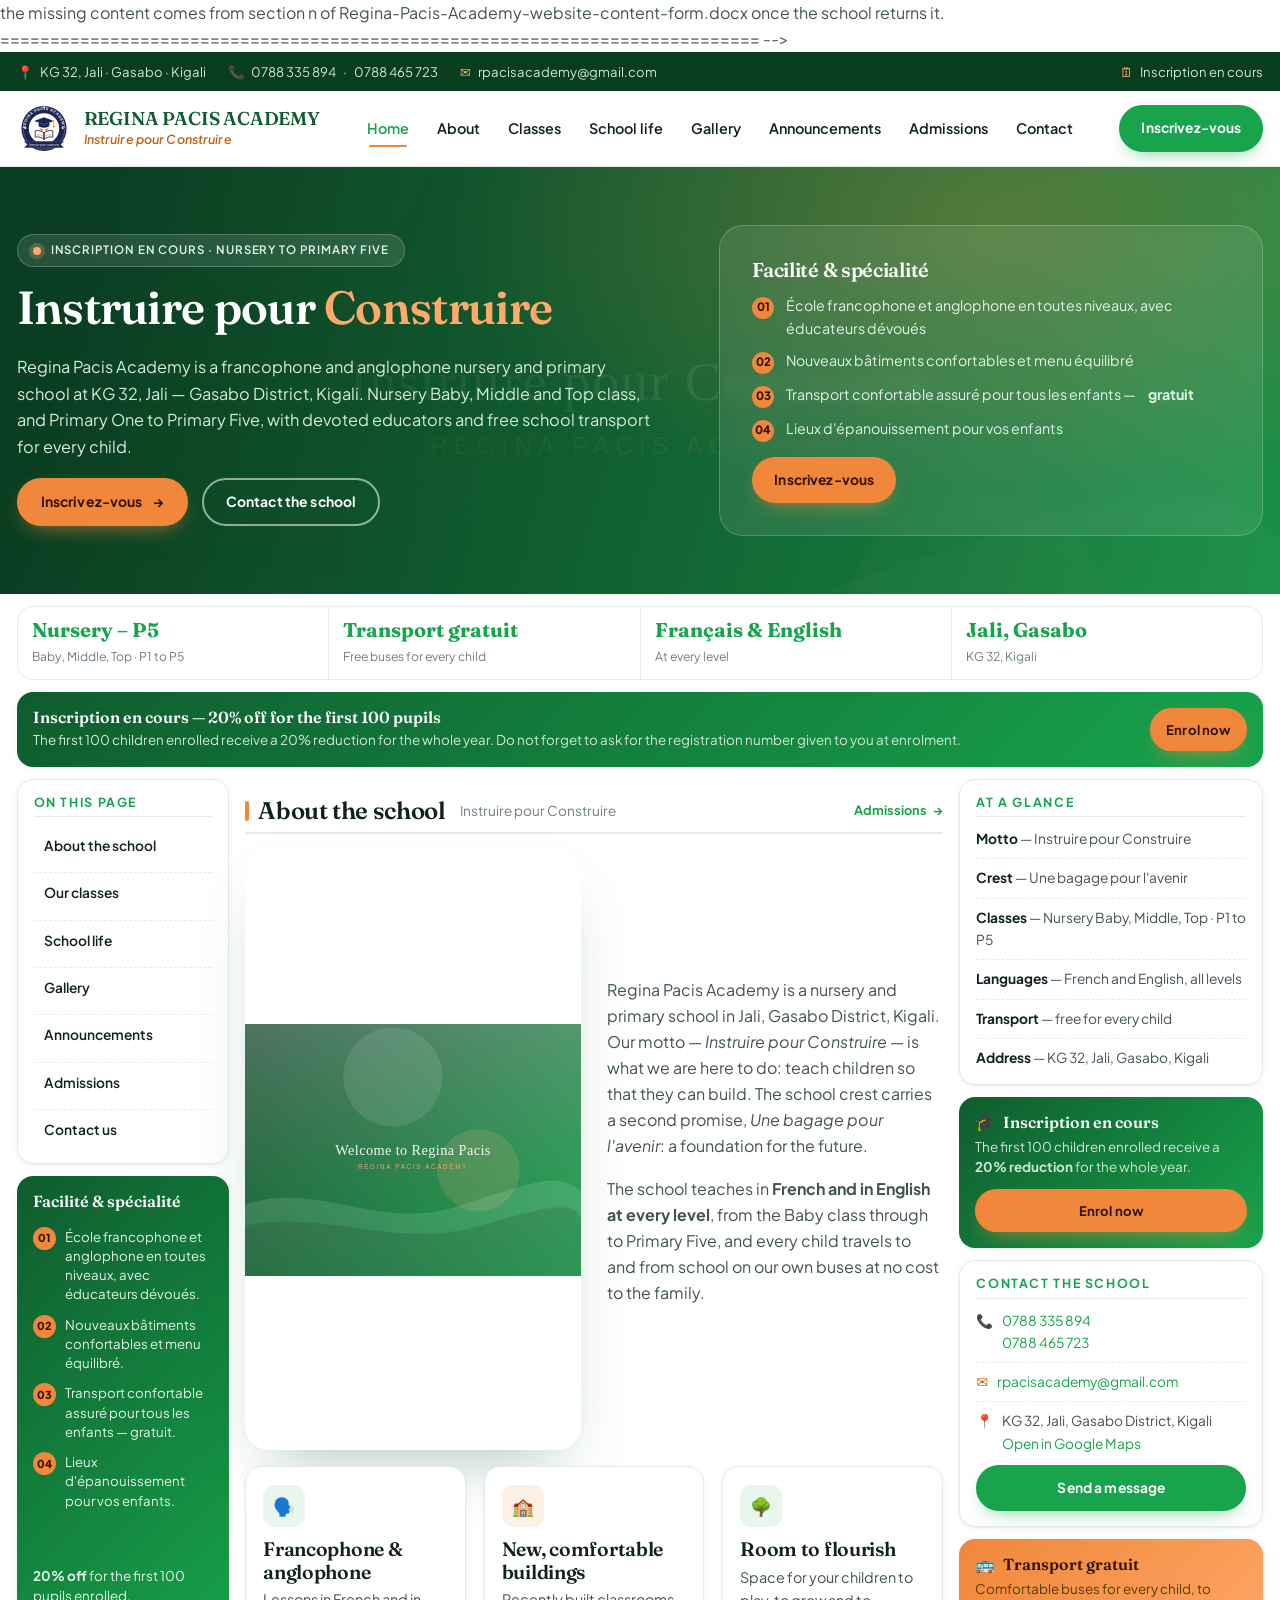
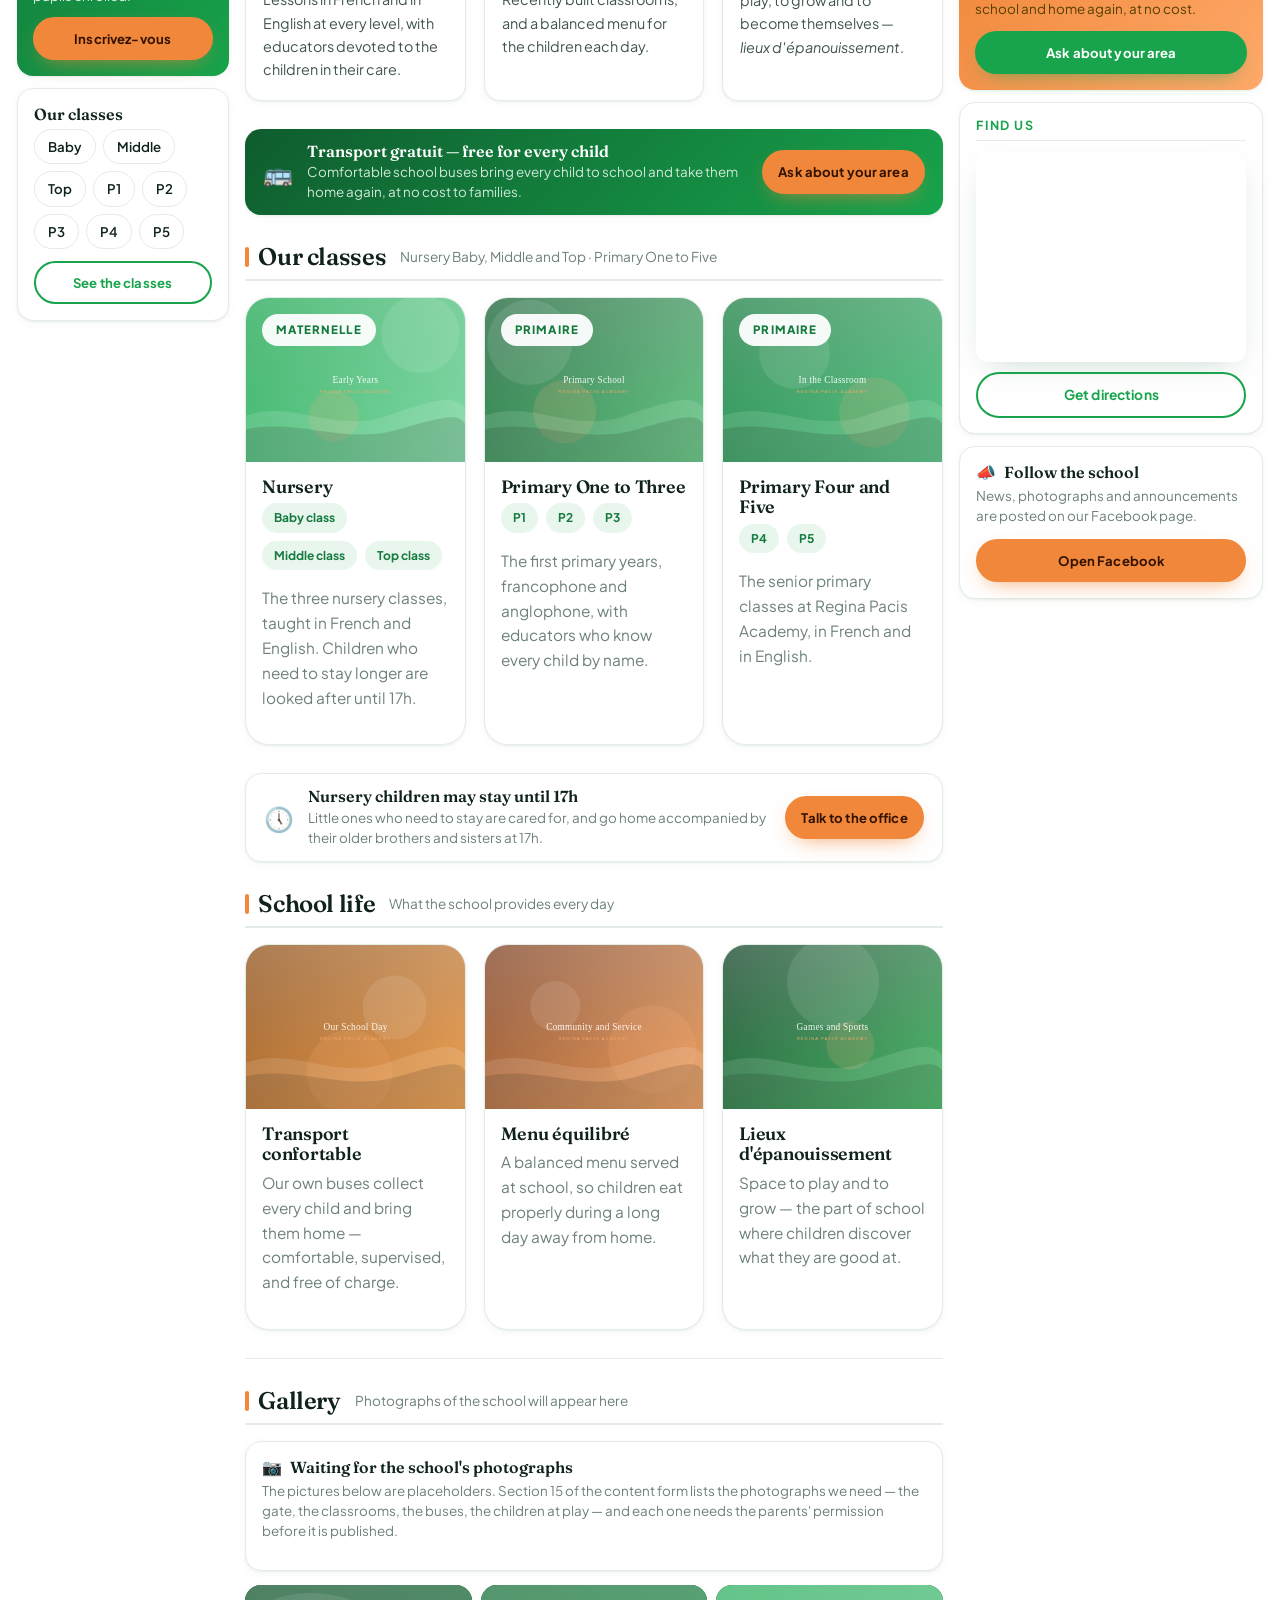
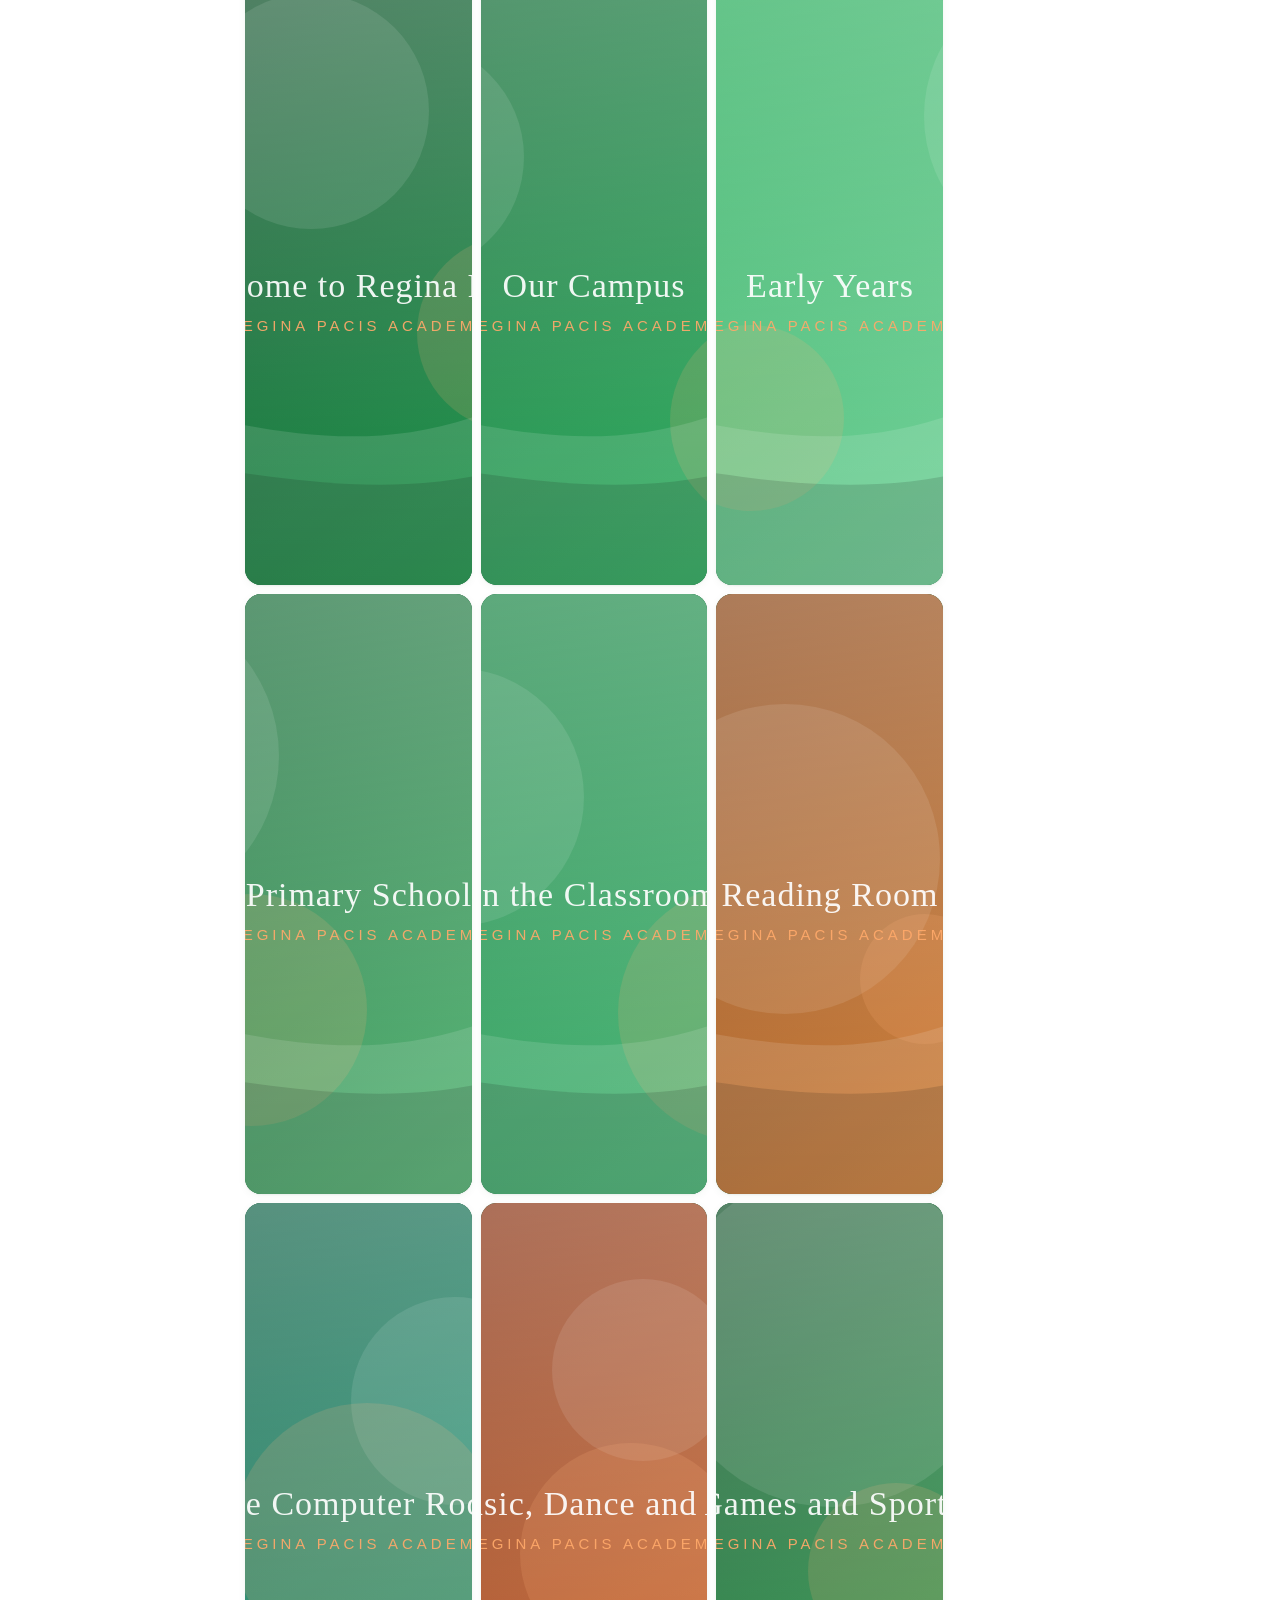
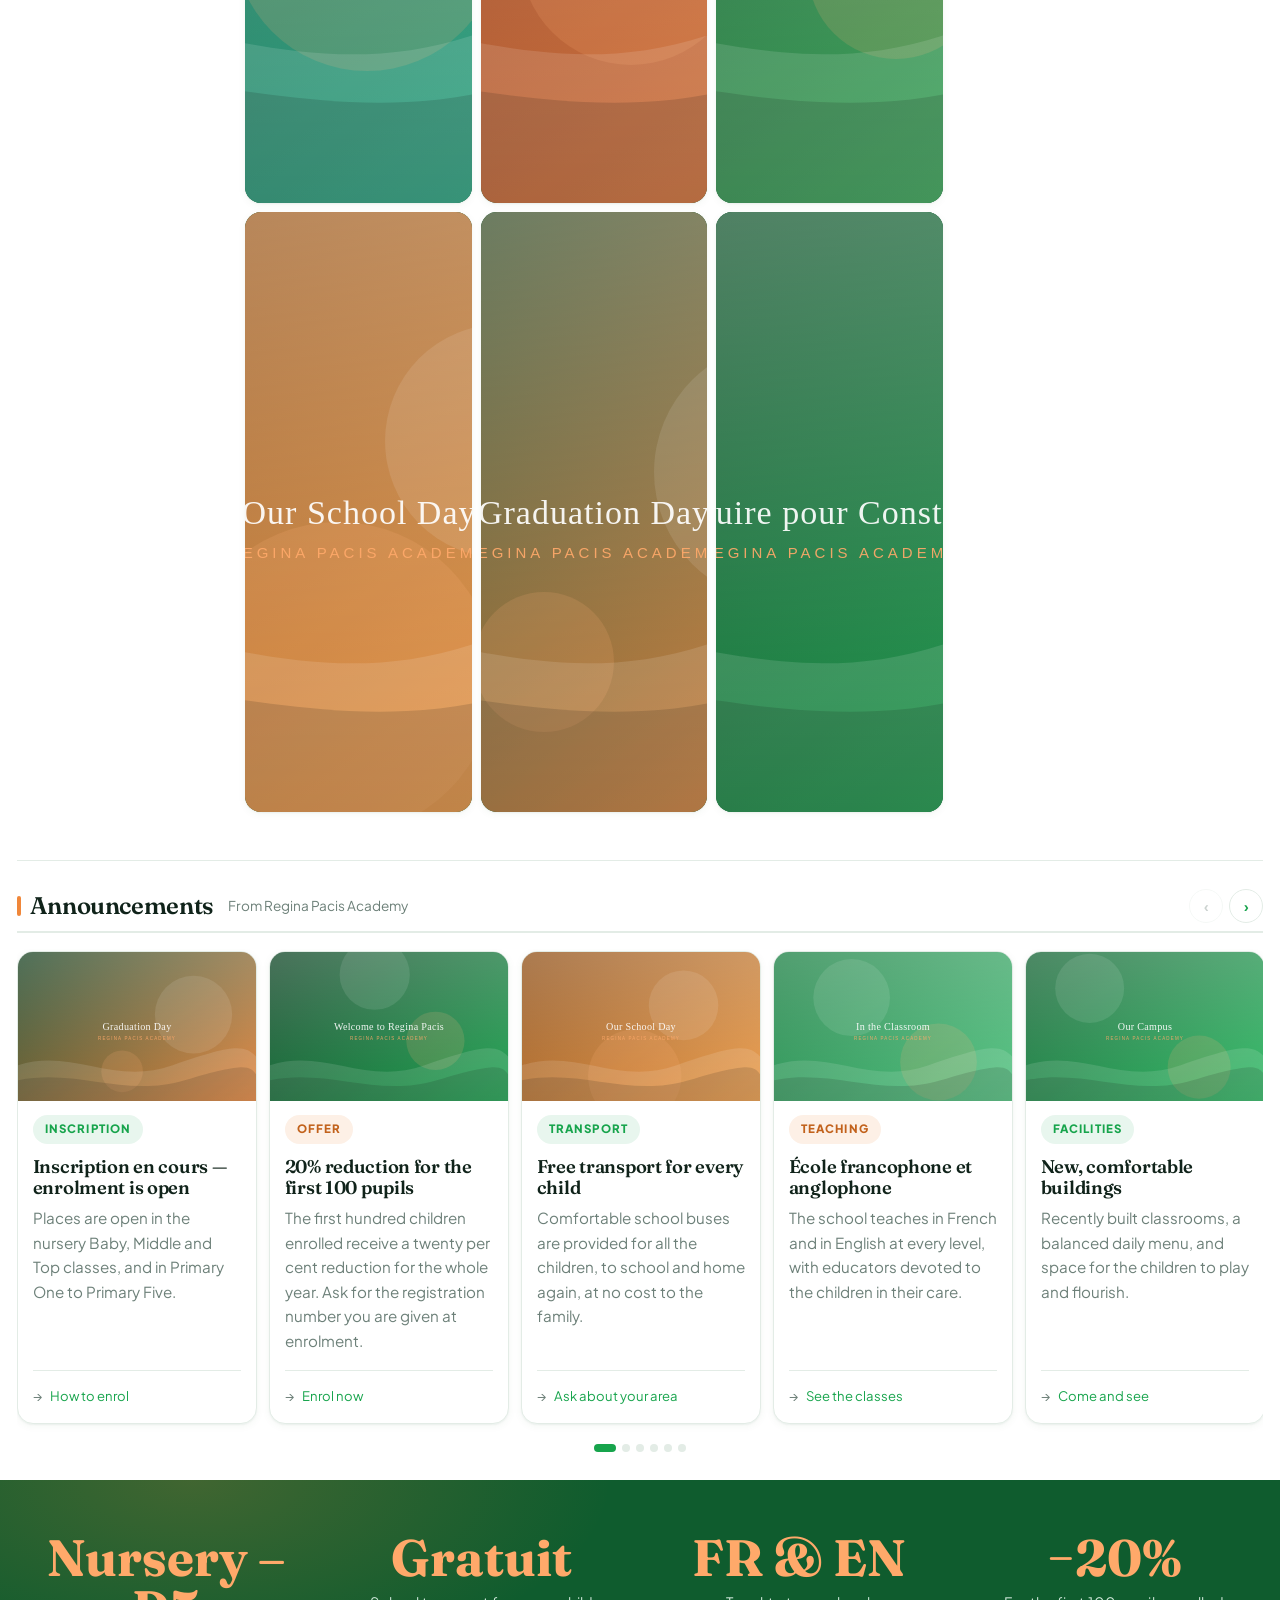
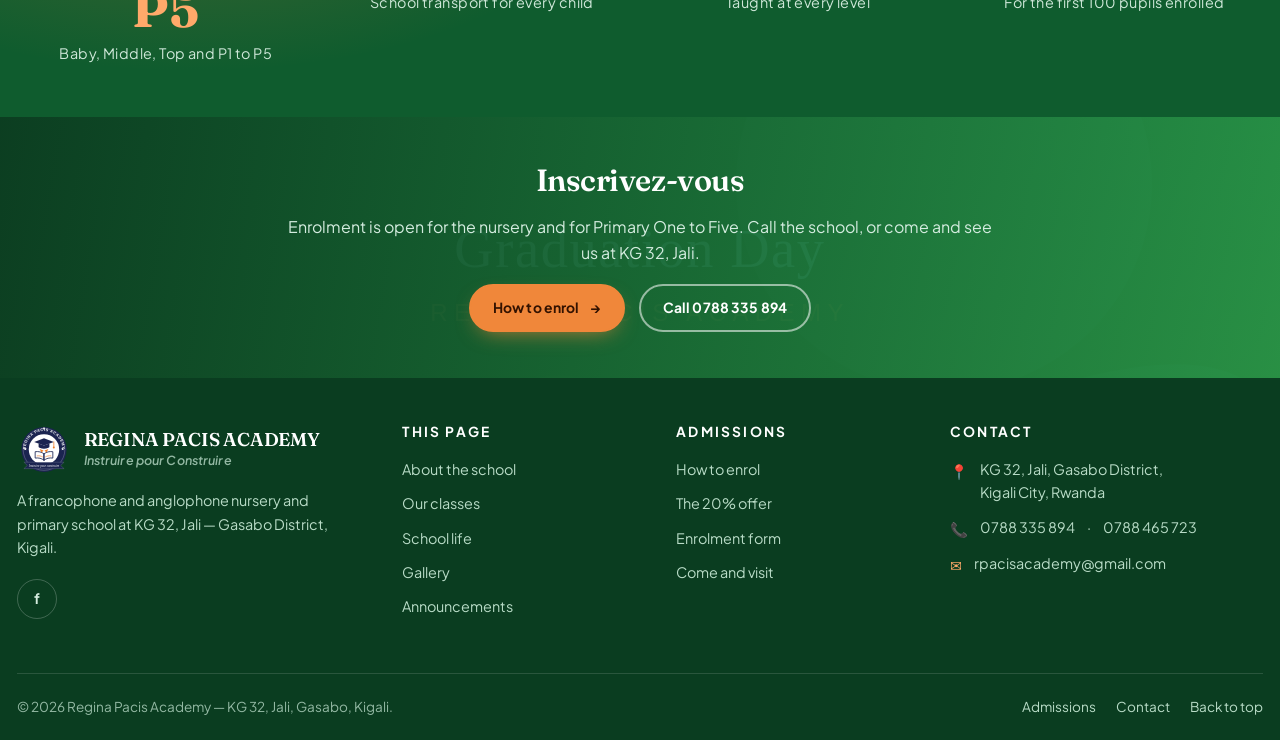
==== index.html @ 11c2272a "Add the school website and its GitHub Pages deployment Regina Pacis Academy's static site: index, ad" ====
<!DOCTYPE html>
<!-- ============================================================================
     Regina Pacis Academy — Instruire pour Construire
     KG 32, Jali, Gasabo District, Kigali, Rwanda

     CONTENT RULE: this page contains ONLY information confirmed by the school
     (its poster, its logo and the details supplied by the client). Invented
     statistics, history, staff names, clubs, timetables, fees and testimonials
     have all been removed.

     Where you see  <!-- FORM: n -->  the missing content comes from section n of
     Regina-Pacis-Academy-website-content-form.docx once the school returns it.
     ============================================================================ -->
<html lang="en">
<head>
<meta charset="UTF-8">
<meta name="viewport" content="width=device-width, initial-scale=1">
<title>Regina Pacis Academy | Nursery &amp; Primary School — Jali, Gasabo, Kigali</title>
<meta name="description" content="Regina Pacis Academy — Instruire pour Construire. A francophone and anglophone nursery and primary school (Nursery to P5) at KG 32, Jali, Gasabo District, Kigali. Free school transport.">
<meta name="theme-color" content="#0a3d20">
<link rel="icon" href="assets/img/favicon.svg" type="image/svg+xml">
<link rel="preconnect" href="https://fonts.googleapis.com">
<link rel="preconnect" href="https://fonts.gstatic.com" crossorigin>
<link href="https://fonts.googleapis.com/css2?family=Fraunces:opsz,wght@9..144,500;9..144,600;9..144,700&family=Plus+Jakarta+Sans:wght@400;500;600;700;800&display=swap" rel="stylesheet">
<link rel="stylesheet" href="assets/css/style.css">
</head>
<body>
<a class="skip" href="#home">Skip to main content</a>

<div class="topbar">
  <div class="wrap">
    <ul>
      <li><span class="ico" aria-hidden="true">📍</span> KG 32, Jali &middot; Gasabo &middot; Kigali</li>
      <li><span class="ico" aria-hidden="true">📞</span> <a href="tel:+250788335894">0788 335 894</a> &middot; <a href="tel:+250788465723">0788 465 723</a></li>
      <li><span class="ico" aria-hidden="true">✉</span> <a href="mailto:rpacisacademy@gmail.com">rpacisacademy@gmail.com</a></li>
    </ul>
    <ul>
      <li><span class="ico" aria-hidden="true">🗓</span> Inscription en cours</li>
    </ul>
  </div>
</div>

<header class="site-header">
  <nav class="wrap nav" aria-label="Main navigation">
    <a class="brand" href="index.html">
      <img src="assets/img/logo.svg" alt="Regina Pacis Academy crest" width="54" height="51">
      <span><b>Regina Pacis Academy</b><span>Instruire pour Construire</span></span>
    </a>
    <ul class="menu" id="primary-menu">
      <li><a href="#home" class="active">Home</a></li>
      <li><a href="#about">About</a></li>
      <li><a href="#academics">Classes</a></li>
      <li><a href="#life">School life</a></li>
      <li><a href="#gallery">Gallery</a></li>
      <li><a href="#news">Announcements</a></li>
      <li><a href="admissions.html">Admissions</a></li>
      <li><a href="contact.html">Contact</a></li>
    </ul>
    <div class="nav-cta">
      <a class="btn btn--sm" href="admissions.html">Inscrivez-vous</a>
      <button class="burger" type="button" aria-label="Open menu" aria-expanded="false" aria-controls="primary-menu">
        <span></span><span></span><span></span>
      </button>
    </div>
  </nav>
</header>
<div class="nav-scrim"></div>

<main>

  <!-- ================= HERO ================= -->
  <section class="hero" id="home">
    <div class="wrap">
      <div class="hero-grid">
        <div>
          <span class="hero-badge"><span class="dot"></span> Inscription en cours &middot; Nursery to Primary Five</span>
          <h1>Instruire pour <em>Construire</em></h1>
          <p class="lead">Regina Pacis Academy is a francophone and anglophone nursery and primary school at KG 32, Jali — Gasabo District, Kigali. Nursery Baby, Middle and Top class, and Primary One to Primary Five, with devoted educators and free school transport for every child.</p>
          <div class="btn-row">
            <a class="btn btn--gold" href="admissions.html">Inscrivez-vous <span class="arrow" aria-hidden="true">→</span></a>
            <a class="btn btn--light" href="contact.html">Contact the school</a>
          </div>
        </div>

        <aside class="hero-card">
          <h3>Facilité &amp; spécialité</h3>
          <ul>
            <li><span class="tick" aria-hidden="true">01</span> École francophone et anglophone en toutes niveaux, avec éducateurs dévoués</li>
            <li><span class="tick" aria-hidden="true">02</span> Nouveaux bâtiments confortables et menu équilibré</li>
            <li><span class="tick" aria-hidden="true">03</span> Transport confortable assuré pour tous les enfants — <b>gratuit</b></li>
            <li><span class="tick" aria-hidden="true">04</span> Lieux d'épanouissement pour vos enfants</li>
          </ul>
          <a class="btn btn--gold btn--sm" href="admissions.html">Inscrivez-vous</a>
        </aside>
      </div>
    </div>
  </section>

  <!-- ================= FACTS + OFFER ================= -->
  <div class="wrap" style="padding-block:12px">
    <div class="facts reveal">
      <div><b>Nursery – P5</b><span>Baby, Middle, Top &middot; P1 to P5</span></div>
      <div><b>Transport gratuit</b><span>Free buses for every child</span></div>
      <div><b>Français &amp; English</b><span>At every level</span></div>
      <div><b>Jali, Gasabo</b><span>KG 32, Kigali</span></div>
    </div>

    <div class="promo reveal" style="margin-top:12px;display:grid;grid-template-columns:1fr auto;gap:14px;align-items:center">
      <div>
        <h4 style="margin-bottom:3px">Inscription en cours — 20% off for the first 100 pupils</h4>
        <p style="margin:0">The first 100 children enrolled receive a 20% reduction for the whole year. Do not forget to ask for the registration number given to you at enrolment.</p>
      </div>
      <a class="btn btn--gold btn--sm" href="admissions.html" style="white-space:nowrap">Enrol now</a>
    </div>
  </div>

  <!-- ================= THREE-COLUMN SHELL ================= -->
  <div class="wrap shell">

    <!-- ---------- LEFT RAIL ---------- -->
    <aside class="rail rail--left">
      <nav class="side railnav" aria-label="On this page">
        <h4>On this page</h4>
        <ul>
          <li><a href="#about">About the school</a></li>
          <li><a href="#academics">Our classes</a></li>
          <li><a href="#life">School life</a></li>
          <li><a href="#gallery">Gallery</a></li>
          <li><a href="#news">Announcements</a></li>
          <li><a href="admissions.html">Admissions</a></li>
          <li><a href="contact.html">Contact us</a></li>
        </ul>
      </nav>

      <div class="promo promo--tall">
        <h4>Facilité &amp; spécialité</h4>
        <ol>
          <li><span class="n">01</span><span>École francophone et anglophone en toutes niveaux, avec éducateurs dévoués.</span></li>
          <li><span class="n">02</span><span>Nouveaux bâtiments confortables et menu équilibré.</span></li>
          <li><span class="n">03</span><span>Transport confortable assuré pour tous les enfants — gratuit.</span></li>
          <li><span class="n">04</span><span>Lieux d'épanouissement pour vos enfants.</span></li>
        </ol>
        <p style="margin:0"><b>20% off</b> for the first 100 pupils enrolled.</p>
        <a class="btn btn--gold btn--sm" href="admissions.html">Inscrivez-vous</a>
      </div>

      <div class="promo promo--line">
        <h4>Our classes</h4>
        <ul class="chips" style="margin-bottom:12px">
          <li>Baby</li><li>Middle</li><li>Top</li><li>P1</li><li>P2</li><li>P3</li><li>P4</li><li>P5</li>
        </ul>
        <a class="btn btn--ghost btn--sm" href="#academics">See the classes</a>
      </div>
    </aside>

    <!-- ---------- MAIN COLUMN ---------- -->
    <div class="shell-main">

      <!-- ===== ABOUT ===== -->
      <section class="block" id="about">
        <div class="bar-head reveal">
          <h2>About the school</h2>
          <span class="sub">Instruire pour Construire</span>
          <a class="more" href="admissions.html">Admissions <span class="arrow" aria-hidden="true">→</span></a>
        </div>

        <div class="split reveal" style="gap:clamp(16px,2vw,28px)">
          <div class="split-media">
            <img src="assets/img/welcome.svg" alt="Regina Pacis Academy" width="800" height="600">
          </div>
          <div>
            <p>Regina Pacis Academy is a nursery and primary school in Jali, Gasabo District, Kigali. Our motto — <em>Instruire pour Construire</em> — is what we are here to do: teach children so that they can build. The school crest carries a second promise, <em>Une bagage pour l'avenir</em>: a foundation for the future.</p>
            <p>The school teaches in <b>French and in English at every level</b>, from the Baby class through to Primary Five, and every child travels to and from school on our own buses at no cost to the family.</p>
            <!-- FORM 3: the school's own history, mission, vision and values go here,
                 together with the Head Teacher's name and message. -->
          </div>
        </div>

        <div class="grid g-3 reveal" style="margin-top:16px">
          <article class="card"><div class="icon" aria-hidden="true">🗣️</div><h3>Francophone &amp; anglophone</h3><p>Lessons in French and in English at every level, with educators devoted to the children in their care.</p></article>
          <article class="card"><div class="icon icon--gold" aria-hidden="true">🏫</div><h3>New, comfortable buildings</h3><p>Recently built classrooms, and a balanced menu for the children each day.</p></article>
          <article class="card"><div class="icon" aria-hidden="true">🌳</div><h3>Room to flourish</h3><p>Space for your children to play, to grow and to become themselves — <em>lieux d'épanouissement</em>.</p></article>
        </div>
      </section>

      <div class="promo promo--band reveal">
        <span class="pi" aria-hidden="true">🚌</span>
        <div>
          <h4>Transport gratuit — free for every child</h4>
          <p>Comfortable school buses bring every child to school and take them home again, at no cost to families.</p>
        </div>
        <a class="btn btn--gold btn--sm" href="contact.html">Ask about your area</a>
      </div>

      <!-- ===== CLASSES ===== -->
      <section class="block" id="academics">
        <div class="bar-head reveal">
          <h2>Our classes</h2>
          <span class="sub">Nursery Baby, Middle and Top &middot; Primary One to Five</span>
        </div>

        <div class="grid g-3 reveal">
          <article class="prog">
            <div class="prog-img"><img src="assets/img/nursery.svg" alt="Nursery" width="800" height="600" loading="lazy"></div>
            <div class="prog-body">
              <span class="prog-tag">Maternelle</span>
              <h3>Nursery</h3>
              <ul class="prog-meta"><li>Baby class</li><li>Middle class</li><li>Top class</li></ul>
              <p>The three nursery classes, taught in French and English. Children who need to stay longer are looked after until 17h.</p>
            </div>
          </article>
          <article class="prog">
            <div class="prog-img"><img src="assets/img/primary.svg" alt="Lower primary" width="800" height="600" loading="lazy"></div>
            <div class="prog-body">
              <span class="prog-tag">Primaire</span>
              <h3>Primary One to Three</h3>
              <ul class="prog-meta"><li>P1</li><li>P2</li><li>P3</li></ul>
              <p>The first primary years, francophone and anglophone, with educators who know every child by name.</p>
            </div>
          </article>
          <article class="prog">
            <div class="prog-img"><img src="assets/img/classroom.svg" alt="Upper primary" width="800" height="600" loading="lazy"></div>
            <div class="prog-body">
              <span class="prog-tag">Primaire</span>
              <h3>Primary Four and Five</h3>
              <ul class="prog-meta"><li>P4</li><li>P5</li></ul>
              <p>The senior primary classes at Regina Pacis Academy, in French and in English.</p>
            </div>
          </article>
        </div>

        <!-- FORM 6 + 7: subjects taught per level, the daily timetable, how progress is
             reported to parents, and the list of facilities the school really has. -->
      </section>

      <div class="promo promo--line promo--band reveal">
        <span class="pi" aria-hidden="true">🕔</span>
        <div>
          <h4>Nursery children may stay until 17h</h4>
          <p>Little ones who need to stay are cared for, and go home accompanied by their older brothers and sisters at 17h.</p>
        </div>
        <a class="btn btn--gold btn--sm" href="contact.html">Talk to the office</a>
      </div>

      <!-- ===== SCHOOL LIFE ===== -->
      <section class="block" id="life">
        <div class="bar-head reveal">
          <h2>School life</h2>
          <span class="sub">What the school provides every day</span>
        </div>

        <div class="grid g-3 reveal">
          <article class="prog">
            <div class="prog-img"><img src="assets/img/schoolday.svg" alt="School buses" width="800" height="600" loading="lazy"></div>
            <div class="prog-body">
              <h3>Transport confortable</h3>
              <p>Our own buses collect every child and bring them home — comfortable, supervised, and free of charge.</p>
            </div>
          </article>
          <article class="prog">
            <div class="prog-img"><img src="assets/img/community.svg" alt="Meals" width="800" height="600" loading="lazy"></div>
            <div class="prog-body">
              <h3>Menu équilibré</h3>
              <p>A balanced menu served at school, so children eat properly during a long day away from home.</p>
            </div>
          </article>
          <article class="prog">
            <div class="prog-img"><img src="assets/img/sports.svg" alt="Play" width="800" height="600" loading="lazy"></div>
            <div class="prog-body">
              <h3>Lieux d'épanouissement</h3>
              <p>Space to play and to grow — the part of school where children discover what they are good at.</p>
            </div>
          </article>
        </div>

        <!-- FORM 11 + 12: the real daily routine, the clubs and sports the school runs,
             and how transport routes work. Nothing is claimed here that we cannot show. -->
      </section>

      <!-- ===== GALLERY ===== -->
      <section class="block" id="gallery">
        <div class="bar-head reveal">
          <h2>Gallery</h2>
          <span class="sub">Photographs of the school will appear here</span>
        </div>

        <div class="promo promo--line reveal" style="margin-bottom:14px">
          <h4><span aria-hidden="true">📷</span> Waiting for the school's photographs</h4>
          <p>The pictures below are placeholders. Section 15 of the content form lists the photographs we need — the gate, the classrooms, the buses, the children at play — and each one needs the parents' permission before it is published.</p>
        </div>

        <div class="gal reveal">
          <figure data-cat="campus"><img src="assets/img/welcome.svg" alt="Placeholder — school entrance" width="800" height="600" loading="lazy"><figcaption>School entrance</figcaption></figure>
          <figure data-cat="campus"><img src="assets/img/campus.svg" alt="Placeholder — school grounds" width="800" height="600" loading="lazy"><figcaption>The grounds</figcaption></figure>
          <figure data-cat="classroom"><img src="assets/img/nursery.svg" alt="Placeholder — nursery" width="800" height="600" loading="lazy"><figcaption>Nursery</figcaption></figure>
          <figure data-cat="classroom"><img src="assets/img/primary.svg" alt="Placeholder — primary class" width="800" height="600" loading="lazy"><figcaption>Primary class</figcaption></figure>
          <figure data-cat="classroom"><img src="assets/img/classroom.svg" alt="Placeholder — classroom" width="800" height="600" loading="lazy"><figcaption>In class</figcaption></figure>
          <figure data-cat="activities"><img src="assets/img/library.svg" alt="Placeholder — reading" width="800" height="600" loading="lazy"><figcaption>Reading</figcaption></figure>
          <figure data-cat="activities"><img src="assets/img/ict.svg" alt="Placeholder — computers" width="800" height="600" loading="lazy"><figcaption>Computers</figcaption></figure>
          <figure data-cat="activities"><img src="assets/img/arts.svg" alt="Placeholder — music and art" width="800" height="600" loading="lazy"><figcaption>Music and art</figcaption></figure>
          <figure data-cat="sports"><img src="assets/img/sports.svg" alt="Placeholder — games" width="800" height="600" loading="lazy"><figcaption>Games</figcaption></figure>
          <figure data-cat="sports"><img src="assets/img/schoolday.svg" alt="Placeholder — school buses" width="800" height="600" loading="lazy"><figcaption>The buses</figcaption></figure>
          <figure data-cat="events"><img src="assets/img/graduation.svg" alt="Placeholder — celebration" width="800" height="600" loading="lazy"><figcaption>Celebrations</figcaption></figure>
          <figure data-cat="events"><img src="assets/img/hero.svg" alt="Placeholder — assembly" width="800" height="600" loading="lazy"><figcaption>Assembly</figcaption></figure>
        </div>
      </section>

    </div>

    <!-- ---------- RIGHT RAIL ---------- -->
    <aside class="rail rail--right">
      <div class="side">
        <h4>At a glance</h4>
        <ul>
          <li><span><b>Motto</b> — Instruire pour Construire</span></li>
          <li><span><b>Crest</b> — Une bagage pour l'avenir</span></li>
          <li><span><b>Classes</b> — Nursery Baby, Middle, Top &middot; P1 to P5</span></li>
          <li><span><b>Languages</b> — French and English, all levels</span></li>
          <li><span><b>Transport</b> — free for every child</span></li>
          <li><span><b>Address</b> — KG 32, Jali, Gasabo, Kigali</span></li>
        </ul>
        <!-- FORM 1: founded year, registration number, owner — add here when supplied. -->
      </div>

      <div class="promo">
        <h4><span aria-hidden="true">🎓</span> Inscription en cours</h4>
        <p>The first 100 children enrolled receive a <b>20% reduction</b> for the whole year.</p>
        <a class="btn btn--gold btn--sm" href="admissions.html">Enrol now</a>
      </div>

      <div class="side">
        <h4>Contact the school</h4>
        <ul>
          <li><span class="ico" aria-hidden="true">📞</span><span><a href="tel:+250788335894">0788 335 894</a><br><a href="tel:+250788465723">0788 465 723</a></span></li>
          <li><span class="ico" aria-hidden="true">✉</span><a href="mailto:rpacisacademy@gmail.com">rpacisacademy@gmail.com</a></li>
          <li><span class="ico" aria-hidden="true">📍</span><span>KG 32, Jali, Gasabo District, Kigali<br><a href="https://maps.app.goo.gl/2FzBCS72j24C2yHo7" target="_blank" rel="noopener">Open in Google Maps</a></span></li>
        </ul>
        <a class="btn btn--sm" href="contact.html" style="width:100%;margin-top:10px">Send a message</a>
      </div>

      <div class="promo promo--gold">
        <h4><span aria-hidden="true">🚌</span> Transport gratuit</h4>
        <p>Comfortable buses for every child, to school and home again, at no cost.</p>
        <a class="btn btn--sm" href="contact.html">Ask about your area</a>
      </div>

      <div class="side">
        <h4>Find us</h4>
        <iframe
          class="map" style="height:210px;border-radius:12px"
          title="Map showing Regina Pacis Academy, Gasabo District, Kigali"
          src="https://www.openstreetmap.org/export/embed.html?bbox=30.1170%2C-1.9553%2C30.1272%2C-1.9493&amp;layer=mapnik&amp;marker=-1.9522864%2C30.1220625"
          loading="lazy"
          referrerpolicy="no-referrer-when-downgrade"></iframe>
        <a class="btn btn--ghost btn--sm" href="https://maps.app.goo.gl/2FzBCS72j24C2yHo7" target="_blank" rel="noopener" style="width:100%;margin-top:10px">Get directions</a>
      </div>

      <div class="promo promo--line">
        <h4><span aria-hidden="true">📣</span> Follow the school</h4>
        <p>News, photographs and announcements are posted on our Facebook page.</p>
        <a class="btn btn--gold btn--sm" href="https://www.facebook.com/people/Regina-Pacis-Academy-Kigali/61579580426090/" target="_blank" rel="noopener">Open Facebook</a>
      </div>
    </aside>

    <!-- ---------- FULL-WIDTH ANNOUNCEMENTS ROW ---------- -->
    <section class="block full" id="news">
      <div class="slider reveal" data-slider>
        <div class="bar-head">
          <h2>Announcements</h2>
          <span class="sub">From Regina Pacis Academy</span>
          <div class="slider-nav">
            <button class="sbtn" type="button" data-slide="prev" aria-label="Previous announcement">‹</button>
            <button class="sbtn" type="button" data-slide="next" aria-label="Next announcement">›</button>
          </div>
        </div>

        <!-- FORM 13: replace these with the school's real news stories, with real dates
             and photographs. Everything below is confirmed information only. -->
        <div class="slider-track" tabindex="0" role="region" aria-label="Announcements, scroll left and right">
          <article class="news">
            <div class="news-img"><img src="assets/img/graduation.svg" alt="" width="800" height="600" loading="lazy"></div>
            <div class="news-body">
              <span class="chip">Inscription</span>
              <h3>Inscription en cours — enrolment is open</h3>
              <p>Places are open in the nursery Baby, Middle and Top classes, and in Primary One to Primary Five.</p>
              <div class="news-date"><span aria-hidden="true">→</span> <a href="admissions.html">How to enrol</a></div>
            </div>
          </article>
          <article class="news">
            <div class="news-img"><img src="assets/img/welcome.svg" alt="" width="800" height="600" loading="lazy"></div>
            <div class="news-body">
              <span class="chip chip--gold">Offer</span>
              <h3>20% reduction for the first 100 pupils</h3>
              <p>The first hundred children enrolled receive a twenty per cent reduction for the whole year. Ask for the registration number you are given at enrolment.</p>
              <div class="news-date"><span aria-hidden="true">→</span> <a href="admissions.html">Enrol now</a></div>
            </div>
          </article>
          <article class="news">
            <div class="news-img"><img src="assets/img/schoolday.svg" alt="" width="800" height="600" loading="lazy"></div>
            <div class="news-body">
              <span class="chip">Transport</span>
              <h3>Free transport for every child</h3>
              <p>Comfortable school buses are provided for all the children, to school and home again, at no cost to the family.</p>
              <div class="news-date"><span aria-hidden="true">→</span> <a href="contact.html">Ask about your area</a></div>
            </div>
          </article>
          <article class="news">
            <div class="news-img"><img src="assets/img/classroom.svg" alt="" width="800" height="600" loading="lazy"></div>
            <div class="news-body">
              <span class="chip chip--gold">Teaching</span>
              <h3>École francophone et anglophone</h3>
              <p>The school teaches in French and in English at every level, with educators devoted to the children in their care.</p>
              <div class="news-date"><span aria-hidden="true">→</span> <a href="#academics">See the classes</a></div>
            </div>
          </article>
          <article class="news">
            <div class="news-img"><img src="assets/img/campus.svg" alt="" width="800" height="600" loading="lazy"></div>
            <div class="news-body">
              <span class="chip">Facilities</span>
              <h3>New, comfortable buildings</h3>
              <p>Recently built classrooms, a balanced daily menu, and space for the children to play and flourish.</p>
              <div class="news-date"><span aria-hidden="true">→</span> <a href="contact.html">Come and see</a></div>
            </div>
          </article>
          <article class="news">
            <div class="news-img"><img src="assets/img/nursery.svg" alt="" width="800" height="600" loading="lazy"></div>
            <div class="news-body">
              <span class="chip chip--gold">Nursery</span>
              <h3>Nursery children may stay until 17h</h3>
              <p>Little ones who need to stay are cared for and accompanied home by their older brothers and sisters at 17h.</p>
              <div class="news-date"><span aria-hidden="true">→</span> <a href="contact.html">Talk to the office</a></div>
            </div>
          </article>
        </div>
        <div class="slider-dots"></div>
      </div>
    </section>

  </div>

  <!-- ================= FACT BAND ================= -->
  <section class="stats">
    <div class="wrap">
      <div class="grid g-4">
        <div class="stat reveal"><b>Nursery – P5</b><span>Baby, Middle, Top and P1 to P5</span></div>
        <div class="stat reveal d1"><b>Gratuit</b><span>School transport for every child</span></div>
        <div class="stat reveal d2"><b>FR &amp; EN</b><span>Taught at every level</span></div>
        <div class="stat reveal d3"><b>−20%</b><span>For the first 100 pupils enrolled</span></div>
      </div>
    </div>
  </section>

  <!-- ================= CTA ================= -->
  <section class="cta">
    <div class="wrap center">
      <h2>Inscrivez-vous</h2>
      <p>Enrolment is open for the nursery and for Primary One to Five. Call the school, or come and see us at KG 32, Jali.</p>
      <div class="btn-row" style="justify-content:center;margin-top:16px">
        <a class="btn btn--gold" href="admissions.html">How to enrol <span class="arrow" aria-hidden="true">→</span></a>
        <a class="btn btn--light" href="tel:+250788335894">Call 0788 335 894</a>
      </div>
    </div>
  </section>

</main>

<div class="lightbox" aria-hidden="true" role="dialog" aria-modal="true" aria-label="Photograph">
  <button class="lb-close" type="button" aria-label="Close">✕</button>
  <div>
    <img src="" alt="">
    <p></p>
  </div>
</div>

<footer class="footer">
  <div class="wrap">
    <div class="footer-grid">
      <div>
        <a class="brand" href="index.html">
          <img src="assets/img/logo.svg" alt="" width="54" height="51">
          <span><b>Regina Pacis Academy</b><span>Instruire pour Construire</span></span>
        </a>
        <p style="margin-top:14px">A francophone and anglophone nursery and primary school at KG 32, Jali — Gasabo District, Kigali.</p>
        <div class="socials">
          <a href="https://www.facebook.com/people/Regina-Pacis-Academy-Kigali/61579580426090/" target="_blank" rel="noopener" aria-label="Facebook">f</a>
        </div>
      </div>
      <div>
        <h4>This page</h4>
        <ul>
          <li><a href="#about">About the school</a></li>
          <li><a href="#academics">Our classes</a></li>
          <li><a href="#life">School life</a></li>
          <li><a href="#gallery">Gallery</a></li>
          <li><a href="#news">Announcements</a></li>
        </ul>
      </div>
      <div>
        <h4>Admissions</h4>
        <ul>
          <li><a href="admissions.html">How to enrol</a></li>
          <li><a href="admissions.html#offer">The 20% offer</a></li>
          <li><a href="admissions.html#apply">Enrolment form</a></li>
          <li><a href="contact.html">Come and visit</a></li>
        </ul>
      </div>
      <div>
        <h4>Contact</h4>
        <ul class="fcontact">
          <li><span class="ico" aria-hidden="true">📍</span> <span>KG 32, Jali, Gasabo District,<br>Kigali City, Rwanda</span></li>
          <li><span class="ico" aria-hidden="true">📞</span> <a href="tel:+250788335894">0788 335 894</a> &middot; <a href="tel:+250788465723">0788 465 723</a></li>
          <li><span class="ico" aria-hidden="true">✉</span> <a href="mailto:rpacisacademy@gmail.com">rpacisacademy@gmail.com</a></li>
        </ul>
      </div>
    </div>
    <div class="footer-bottom">
      <p style="margin:0">&copy; <span data-year>2026</span> Regina Pacis Academy &mdash; KG 32, Jali, Gasabo, Kigali.</p>
      <ul>
        <li><a href="admissions.html">Admissions</a></li>
        <li><a href="contact.html">Contact</a></li>
        <li><a href="#home">Back to top</a></li>
      </ul>
    </div>
  </div>
</footer>

<button class="totop" type="button" aria-label="Back to top">↑</button>
<script src="assets/js/main.js"></script>
</body>
</html>
---- assets/css/style.css ----
/* =========================================================
   Regina Pacis Academy — Jari, Gasabo, Kigali
   Design system + components
   ========================================================= */

:root{
  /* Brand */
  --brand-900:#0a3d20;
  --brand-800:#0f5c2e;
  --brand-700:#147a3d;
  --brand:#17a44c;
  --brand-500:#2bbd63;
  --brand-300:#86d9a5;
  --brand-100:#e8f6ee;

  --gold-600:#c2621c;
  --gold:#f0873a;
  --gold-300:#ffa96a;
  --gold-100:#fdf0e6;

  --ink:#10231a;
  --body:#41544c;
  --muted:#6d8079;
  --line:#e3ece6;
  --cream:#f4faf6;
  --surface:#ffffff;
  --shadow-sm:0 1px 2px rgba(15,92,46,.06), 0 2px 8px rgba(15,92,46,.05);
  --shadow:0 10px 30px -12px rgba(15,92,46,.25);
  --shadow-lg:0 30px 60px -25px rgba(15,92,46,.35);

  --r-sm:10px; --r:16px; --r-lg:24px; --r-pill:999px;
  --maxw:1660px;
  --pad:clamp(10px,1.3vw,22px);
  --sec:clamp(36px,4.5vw,60px);

  --ff-display:"Fraunces","Playfair Display",Georgia,"Times New Roman",serif;
  --ff-body:"Plus Jakarta Sans","Segoe UI",system-ui,-apple-system,Arial,sans-serif;
}

*,*::before,*::after{box-sizing:border-box}
html{scroll-behavior:smooth;-webkit-text-size-adjust:100%}
body{
  margin:0;background:var(--surface);color:var(--body);
  font-family:var(--ff-body);font-size:16px;line-height:1.62;
  -webkit-font-smoothing:antialiased;overflow-x:hidden;
}
img,svg{max-width:100%;display:block}
a{color:var(--brand);text-decoration:none}
a:hover{color:var(--brand-700)}
ul{margin:0;padding:0}
h1,h2,h3,h4{font-family:var(--ff-display);color:var(--ink);line-height:1.15;margin:0 0 .5em;font-weight:600;letter-spacing:-.015em}
h1{font-size:clamp(1.85rem,4vw,2.9rem)}
h2{font-size:clamp(1.4rem,2.4vw,1.95rem)}
h3{font-size:clamp(1.02rem,1.4vw,1.2rem)}
h4{font-size:1rem;font-family:var(--ff-body);font-weight:700;letter-spacing:0}
p{margin:0 0 1.1em}
:focus-visible{outline:3px solid var(--gold);outline-offset:3px;border-radius:4px}

.wrap{width:100%;max-width:var(--maxw);margin-inline:auto;padding-inline:var(--pad)}
.section{padding-block:var(--sec)}
.section--cream{background:var(--cream)}
.section--tint{background:linear-gradient(180deg,#fff 0%,var(--brand-100) 100%)}
.center{text-align:center}
.skip{position:absolute;left:-9999px;top:0;background:var(--brand);color:#fff;padding:12px 20px;z-index:999;border-radius:0 0 8px 0}
.skip:focus{left:0;color:#fff}

/* ---------- Type helpers ---------- */
.eyebrow{
  display:inline-flex;align-items:center;gap:10px;
  font-size:.76rem;font-weight:700;letter-spacing:.18em;text-transform:uppercase;
  color:var(--brand);margin-bottom:14px;
}
.eyebrow::before{content:"";width:26px;height:2px;background:var(--gold);border-radius:2px}
.eyebrow--light{color:var(--gold-300)}
.lead{font-size:1.02rem;color:var(--body)}
.sec-head{max-width:740px;margin-bottom:clamp(18px,2.4vw,28px)}
.sec-head.center{margin-inline:auto}
.sec-head p{margin-bottom:0;color:var(--muted)}
.muted{color:var(--muted)}
.gold{color:var(--gold-600)}

/* ---------- Buttons ---------- */
.btn{
  --bg:var(--brand);--fg:#fff;
  display:inline-flex;align-items:center;justify-content:center;gap:10px;
  background:var(--bg);color:var(--fg);border:2px solid var(--bg);
  font-family:var(--ff-body);font-weight:700;font-size:.87rem;letter-spacing:.01em;
  padding:11px 22px;border-radius:var(--r-pill);cursor:pointer;
  transition:transform .25s cubic-bezier(.2,.8,.3,1),box-shadow .25s,background .25s,color .25s,border-color .25s;
  box-shadow:0 8px 20px -10px rgba(23,164,76,.7);
}
.btn:hover{transform:translateY(-3px);box-shadow:0 16px 28px -14px rgba(23,164,76,.85);color:#fff}
.btn:active{transform:translateY(-1px)}
.btn--gold{--bg:var(--gold);--fg:#331200;box-shadow:0 8px 22px -10px rgba(240,135,58,.85)}
.btn--gold:hover{--bg:var(--gold-300);color:#331200}
.btn--ghost{--bg:transparent;--fg:var(--brand);border-color:currentColor;box-shadow:none}
.btn--ghost:hover{background:var(--brand);color:#fff;border-color:var(--brand)}
.btn--light{--bg:transparent;--fg:#fff;border-color:rgba(255,255,255,.55);box-shadow:none}
.btn--light:hover{background:#fff;color:var(--brand-800);border-color:#fff}
.btn--sm{padding:10px 20px;font-size:.86rem}
.btn-row{display:flex;flex-wrap:wrap;gap:14px}
.arrow{transition:transform .25s}
.btn:hover .arrow{transform:translateX(4px)}

/* ---------- Header ---------- */
.topbar{background:var(--brand-900);color:#cfe8d9;font-size:.82rem}
.topbar .wrap{display:flex;flex-wrap:wrap;gap:8px 26px;align-items:center;justify-content:space-between;padding-block:9px}
.topbar a{color:#cfe8d9}
.topbar a:hover{color:var(--gold-300)}
.topbar ul{display:flex;flex-wrap:wrap;gap:8px 22px;list-style:none}
.topbar li{display:flex;align-items:center;gap:7px}
.topbar .ico{color:var(--gold-300)}

.site-header{position:sticky;top:0;z-index:100;background:rgba(255,255,255,.93);backdrop-filter:blur(12px);border-bottom:1px solid var(--line);transition:box-shadow .3s}
.site-header.is-stuck{box-shadow:0 10px 30px -20px rgba(15,92,46,.55)}
.nav{display:flex;align-items:center;justify-content:space-between;gap:20px;padding-block:12px}
.brand{display:flex;align-items:center;gap:13px;color:var(--ink)}
.brand img{width:50px;height:auto;flex:none}
.brand b{display:block;font-family:var(--ff-display);font-size:1.16rem;font-weight:600;line-height:1.15;color:var(--brand-800);letter-spacing:-.01em}
.brand span{display:block;font-size:.68rem;letter-spacing:.19em;text-transform:uppercase;color:var(--muted);font-weight:600}

.menu{display:flex;align-items:center;gap:4px;list-style:none}
.menu a{
  display:block;padding:10px 12px;border-radius:var(--r-pill);
  color:var(--ink);font-weight:600;font-size:.9rem;position:relative;transition:color .2s,background .2s;
}
.menu a:hover{background:var(--brand-100);color:var(--brand-700)}
.menu a.active{color:var(--brand)}
.menu a.active::after{content:"";position:absolute;left:14px;right:14px;bottom:3px;height:2px;background:var(--gold);border-radius:2px}
.nav-cta{display:flex;align-items:center;gap:10px}
.burger{display:none;width:46px;height:46px;border:1px solid var(--line);background:#fff;border-radius:12px;cursor:pointer;align-items:center;justify-content:center;flex-direction:column;gap:5px}
.burger span{width:20px;height:2px;background:var(--brand-800);border-radius:2px;transition:transform .3s,opacity .2s}
.burger[aria-expanded="true"] span:nth-child(1){transform:translateY(7px) rotate(45deg)}
.burger[aria-expanded="true"] span:nth-child(2){opacity:0}
.burger[aria-expanded="true"] span:nth-child(3){transform:translateY(-7px) rotate(-45deg)}

@media (max-width:1100px){
  .burger{display:flex}
  .nav-cta .btn{display:none}
  .menu{
    position:fixed;inset:0 0 0 auto;width:min(340px,86vw);background:#fff;
    flex-direction:column;align-items:stretch;gap:2px;padding:96px 20px 30px;
    box-shadow:var(--shadow-lg);transform:translateX(101%);transition:transform .35s cubic-bezier(.2,.8,.3,1);
    overflow-y:auto;
  }
  .menu.open{transform:none}
  .menu a{padding:14px 16px;border-radius:12px;font-size:1rem}
  .menu li:last-child{margin-top:14px}
  .menu li:last-child a{background:var(--brand);color:#fff;text-align:center}
  .menu li:last-child a.active::after{display:none}
}
.nav-scrim{position:fixed;inset:0;background:rgba(10,61,32,.45);opacity:0;pointer-events:none;transition:opacity .3s;z-index:99}
.nav-scrim.show{opacity:1;pointer-events:auto}

/* ---------- Hero ---------- */
.hero{position:relative;background:var(--brand-900);color:#fff;overflow:hidden;isolation:isolate}
.hero::before{
  content:"";position:absolute;inset:0;z-index:-2;
  background:url("../img/hero.svg") center/cover no-repeat;opacity:.55;
}
.hero::after{
  content:"";position:absolute;inset:0;z-index:-1;
  background:
    radial-gradient(900px 460px at 78% 12%, rgba(240,135,58,.28), transparent 62%),
    linear-gradient(105deg, rgba(10,61,32,.96) 8%, rgba(15,92,46,.84) 46%, rgba(23,164,76,.6) 100%);
}
.hero .wrap{position:relative;padding-block:clamp(34px,4.5vw,60px)}
.hero-grid{display:grid;grid-template-columns:minmax(0,1.08fr) minmax(0,.92fr);gap:clamp(30px,5vw,64px);align-items:center}
.hero h1{color:#fff;margin-bottom:20px}
.hero h1 em{font-style:normal;color:var(--gold-300)}
.hero p{color:#d5ebdd;font-size:1.13rem;max-width:56ch}
.hero-badge{
  display:inline-flex;align-items:center;gap:10px;background:rgba(255,255,255,.11);
  border:1px solid rgba(255,255,255,.22);color:#e7f6ed;padding:8px 18px;border-radius:var(--r-pill);
  font-size:.78rem;font-weight:600;letter-spacing:.08em;text-transform:uppercase;margin-bottom:22px;
}
.hero-badge .dot{width:8px;height:8px;border-radius:50%;background:var(--gold-300);box-shadow:0 0 0 4px rgba(255,169,106,.22)}
.hero-card{
  background:rgba(255,255,255,.09);border:1px solid rgba(255,255,255,.2);
  border-radius:var(--r-lg);padding:clamp(22px,3vw,32px);backdrop-filter:blur(8px);
}
.hero-card h3{color:#fff;font-size:1.25rem;margin-bottom:6px}
.hero-card p{font-size:.95rem;color:#c6e3d2}
.hero-card ul{list-style:none;display:grid;gap:14px;margin:20px 0 22px}
.hero-card li{display:flex;gap:12px;align-items:flex-start;font-size:.95rem;color:#e3f4e9}
.tick{flex:none;width:22px;height:22px;border-radius:50%;background:var(--gold);color:#331200;display:grid;place-items:center;font-size:.72rem;font-weight:800;margin-top:3px}
.hero-scroll{display:flex;gap:clamp(20px,4vw,40px);flex-wrap:wrap;margin-top:clamp(38px,5vw,58px);padding-top:26px;border-top:1px solid rgba(255,255,255,.16)}
.hero-scroll div{color:#cee7d8;font-size:.88rem}
.hero-scroll b{display:block;font-family:var(--ff-display);font-size:1.7rem;color:var(--gold-300);line-height:1.2}
@media (max-width:900px){.hero-grid{grid-template-columns:1fr}}

/* ---------- Page hero (interior) ---------- */
.page-hero{position:relative;background:var(--brand-800);color:#fff;isolation:isolate;overflow:hidden}
.page-hero::before{content:"";position:absolute;inset:0;z-index:-2;background-image:var(--bgimg,url("../img/campus.svg"));background-size:cover;background-position:center;opacity:.42}
.page-hero::after{content:"";position:absolute;inset:0;z-index:-1;background:linear-gradient(100deg,rgba(10,61,32,.95),rgba(20,122,61,.74))}
.page-hero .wrap{padding-block:clamp(26px,3.4vw,44px)}
.page-hero h1{color:#fff;margin-bottom:12px}
.page-hero p{color:#d1ead9;max-width:62ch;margin-bottom:0;font-size:1.06rem}
.crumbs{display:flex;gap:10px;flex-wrap:wrap;list-style:none;font-size:.85rem;color:#a8ceb6;margin-bottom:16px}
.crumbs a{color:#d7eee0}
.crumbs a:hover{color:var(--gold-300)}
.crumbs li+li::before{content:"\203A";margin-right:10px;color:var(--gold-300)}

/* ---------- Grids & cards ---------- */
.grid{display:grid;gap:clamp(12px,1.5vw,18px)}
.g-2{grid-template-columns:repeat(2,minmax(0,1fr))}
.g-3{grid-template-columns:repeat(3,minmax(0,1fr))}
.g-4{grid-template-columns:repeat(4,minmax(0,1fr))}
@media (max-width:940px){.g-3,.g-4{grid-template-columns:repeat(2,minmax(0,1fr))}}
@media (max-width:620px){.g-2,.g-3,.g-4{grid-template-columns:1fr}}

.card{
  background:#fff;border:1px solid var(--line);border-radius:var(--r);padding:18px 17px;
  box-shadow:var(--shadow-sm);transition:transform .3s cubic-bezier(.2,.8,.3,1),box-shadow .3s,border-color .3s;
  position:relative;overflow:hidden;height:100%;
}
.card::after{content:"";position:absolute;left:0;right:0;top:0;height:3px;background:linear-gradient(90deg,var(--brand),var(--gold));transform:scaleX(0);transform-origin:left;transition:transform .35s}
.card:hover{transform:translateY(-6px);box-shadow:var(--shadow);border-color:#d2e9da}
.card:hover::after{transform:scaleX(1)}
.card h3{font-size:1.22rem;margin-bottom:8px}
.card p:last-child{margin-bottom:0}
.icon{
  width:42px;height:42px;border-radius:11px;display:grid;place-items:center;font-size:1.1rem;
  background:var(--brand-100);color:var(--brand-700);margin-bottom:11px;
}
.icon--gold{background:var(--gold-100);color:var(--gold-600)}

/* ---------- Split media ---------- */
.split{display:grid;grid-template-columns:repeat(2,minmax(0,1fr));gap:clamp(30px,5vw,70px);align-items:center}
.split--rev .split-media{order:2}
@media (max-width:880px){.split{grid-template-columns:1fr}.split--rev .split-media{order:0}}
.split-media{position:relative}
.split-media img{border-radius:var(--r-lg);box-shadow:var(--shadow-lg);width:100%}
.split-media .stamp{
  position:absolute;right:clamp(-14px,-1vw,0px);bottom:-22px;background:var(--gold);color:#331200;
  border-radius:var(--r);padding:18px 22px;box-shadow:var(--shadow);text-align:center;max-width:200px;
}
.split-media .stamp b{display:block;font-family:var(--ff-display);font-size:1.9rem;line-height:1}
.split-media .stamp span{font-size:.78rem;font-weight:700;letter-spacing:.06em;text-transform:uppercase;line-height:1.3;display:block;margin-top:4px}
.tick-list{list-style:none;display:grid;gap:12px;margin:0 0 26px}
.tick-list li{display:flex;gap:12px;align-items:flex-start}
.tick-list .tick{background:var(--brand-100);color:var(--brand-700)}

/* ---------- Stats band ---------- */
.stats{background:var(--brand-800);color:#fff;position:relative;overflow:hidden}
.stats::before{content:"";position:absolute;inset:0;background:radial-gradient(700px 320px at 15% 0%,rgba(240,135,58,.22),transparent 60%)}
.stats .wrap{position:relative;padding-block:clamp(24px,3vw,38px)}
.stat{text-align:center;padding:14px}
.stat b{display:block;font-family:var(--ff-display);font-size:clamp(2.2rem,4.4vw,3.2rem);color:var(--gold-300);line-height:1}
.stat span{display:block;margin-top:8px;font-size:.9rem;color:#cee7d8;letter-spacing:.03em}

/* ---------- Programme cards ---------- */
.prog{position:relative;border-radius:var(--r-lg);overflow:hidden;box-shadow:var(--shadow-sm);border:1px solid var(--line);background:#fff;height:100%;display:flex;flex-direction:column;transition:transform .3s,box-shadow .3s}
.prog:hover{transform:translateY(-6px);box-shadow:var(--shadow-lg)}
.prog-img{position:relative;aspect-ratio:4/3;overflow:hidden}
.prog-img img{width:100%;height:100%;object-fit:cover;transition:transform .6s cubic-bezier(.2,.8,.3,1)}
.prog:hover .prog-img img{transform:scale(1.06)}
.prog-tag{position:absolute;left:16px;top:16px;background:rgba(255,255,255,.94);color:var(--brand-700);font-size:.72rem;font-weight:800;letter-spacing:.1em;text-transform:uppercase;padding:7px 14px;border-radius:var(--r-pill)}
.prog-body{padding:15px 16px 17px;display:flex;flex-direction:column;flex:1}
.prog-body h3{margin-bottom:6px}
.prog-body p{font-size:.96rem;color:var(--muted)}
.prog-meta{display:flex;gap:8px;flex-wrap:wrap;margin:0 0 16px;list-style:none}
.prog-meta li{background:var(--brand-100);color:var(--brand-700);font-size:.75rem;font-weight:700;padding:5px 12px;border-radius:var(--r-pill)}
.prog-link{margin-top:auto;font-weight:700;font-size:.92rem;display:inline-flex;align-items:center;gap:8px;color:var(--brand)}
.prog-link:hover .arrow{transform:translateX(4px)}

/* ---------- Head teacher / quote ---------- */
.quote{
  background:linear-gradient(135deg,var(--brand-800),var(--brand));color:#fff;border-radius:var(--r-lg);
  padding:clamp(18px,2.4vw,30px);position:relative;overflow:hidden;
}
.quote::before{content:"\201C";position:absolute;right:20px;top:-30px;font-family:var(--ff-display);font-size:14rem;color:rgba(255,255,255,.09);line-height:1}
.quote p{position:relative;font-family:var(--ff-display);font-size:clamp(1.15rem,2vw,1.5rem);line-height:1.55;color:#f0fbf4}
.quote-by{display:flex;align-items:center;gap:14px;margin-top:24px;position:relative}
.avatar{width:56px;height:56px;border-radius:50%;background:var(--gold);color:#331200;display:grid;place-items:center;font-weight:800;font-family:var(--ff-body);font-size:1.05rem;flex:none}
.quote-by b{display:block;color:#fff}
.quote-by span{font-size:.87rem;color:#c4e2d0}

/* ---------- Testimonials ---------- */
.tcard{background:#fff;border:1px solid var(--line);border-radius:var(--r);padding:18px;box-shadow:var(--shadow-sm);height:100%;display:flex;flex-direction:column}
.stars{color:var(--gold);letter-spacing:3px;margin-bottom:12px;font-size:1rem}
.tcard p{font-size:.98rem}
.tcard .quote-by{margin-top:auto;padding-top:16px;border-top:1px solid var(--line)}
.tcard .avatar{width:46px;height:46px;font-size:.95rem;background:var(--brand-100);color:var(--brand-700)}
.tcard .quote-by b{color:var(--ink)}
.tcard .quote-by span{color:var(--muted)}

/* ---------- News ---------- */
.news{display:flex;flex-direction:column;background:#fff;border:1px solid var(--line);border-radius:var(--r);overflow:hidden;box-shadow:var(--shadow-sm);transition:transform .3s,box-shadow .3s;height:100%}
.news:hover{transform:translateY(-6px);box-shadow:var(--shadow)}
.news-img{aspect-ratio:16/10;overflow:hidden}
.news-img img{width:100%;height:100%;object-fit:cover;transition:transform .6s}
.news:hover .news-img img{transform:scale(1.06)}
.news-body{padding:14px 15px 16px;display:flex;flex-direction:column;flex:1}
.news-body h3{font-size:1.15rem;margin-bottom:8px}
.news-body p{font-size:.95rem;color:var(--muted)}
.chip{display:inline-block;font-size:.72rem;font-weight:800;letter-spacing:.1em;text-transform:uppercase;color:var(--brand);background:var(--brand-100);padding:5px 12px;border-radius:var(--r-pill);margin-bottom:12px;align-self:flex-start}
.chip--gold{color:var(--gold-600);background:var(--gold-100)}
.news-date{font-size:.82rem;color:var(--muted);margin-top:auto;padding-top:14px;border-top:1px solid var(--line);display:flex;gap:8px;align-items:center}

/* ---------- Events list ---------- */
.event{display:grid;grid-template-columns:64px 1fr auto;gap:14px;align-items:center;background:#fff;border:1px solid var(--line);border-radius:var(--r);padding:11px 14px;box-shadow:var(--shadow-sm);transition:border-color .3s,transform .3s}
.event:hover{border-color:var(--brand-300);transform:translateX(4px)}
.date-box{background:var(--brand-100);border-radius:12px;text-align:center;padding:10px 6px}
.date-box b{display:block;font-family:var(--ff-display);font-size:1.7rem;color:var(--brand-700);line-height:1}
.date-box span{font-size:.72rem;font-weight:800;letter-spacing:.1em;text-transform:uppercase;color:var(--brand)}
.event h3{font-size:1.1rem;margin-bottom:4px}
.event p{margin:0;font-size:.9rem;color:var(--muted)}
@media (max-width:700px){.event{grid-template-columns:74px 1fr}.event .btn{grid-column:1/-1}}

/* ---------- CTA band ---------- */
.cta{position:relative;background:var(--brand-900);color:#fff;isolation:isolate;overflow:hidden}
.cta::before{content:"";position:absolute;inset:0;z-index:-2;background:url("../img/graduation.svg") center/cover no-repeat;opacity:.4}
.cta::after{content:"";position:absolute;inset:0;z-index:-1;background:linear-gradient(100deg,rgba(10,61,32,.94),rgba(23,164,76,.72))}
.cta .wrap{padding-block:clamp(30px,3.6vw,48px);position:relative}
.cta h2{color:#fff}
.cta p{color:#d4ecdf;max-width:60ch;margin-inline:auto}

/* ---------- Accordion ---------- */
.acc{border:1px solid var(--line);border-radius:var(--r);background:#fff;overflow:hidden;box-shadow:var(--shadow-sm)}
.acc+.acc{margin-top:14px}
.acc summary{
  cursor:pointer;list-style:none;padding:13px 48px 13px 17px;font-weight:700;color:var(--ink);
  position:relative;font-size:1.02rem;transition:background .25s;
}
.acc summary::-webkit-details-marker{display:none}
.acc summary:hover{background:var(--cream)}
.acc summary::after{
  content:"+";position:absolute;right:22px;top:50%;transform:translateY(-50%);
  width:28px;height:28px;border-radius:50%;background:var(--brand-100);color:var(--brand);
  display:grid;place-items:center;font-size:1.15rem;font-weight:700;transition:transform .3s,background .3s;
}
.acc[open] summary::after{content:"\2212";background:var(--brand);color:#fff}
.acc .acc-body{padding:0 17px 15px;color:var(--body)}
.acc .acc-body p:last-child{margin-bottom:0}

/* ---------- Timeline ---------- */
.timeline{position:relative;padding-left:34px;margin:0;list-style:none}
.timeline::before{content:"";position:absolute;left:9px;top:6px;bottom:6px;width:2px;background:linear-gradient(var(--brand-300),var(--gold))}
.timeline li{position:relative;padding-bottom:17px}
.timeline li::before{content:"";position:absolute;left:-32px;top:6px;width:20px;height:20px;border-radius:50%;background:#fff;border:3px solid var(--brand);box-shadow:0 0 0 4px var(--brand-100)}
.timeline b{display:block;font-family:var(--ff-display);color:var(--gold-600);font-size:1.15rem}
.timeline h4{margin:2px 0 4px}
.timeline p{margin:0;font-size:.96rem;color:var(--muted)}

/* ---------- Table ---------- */
.table-wrap{overflow-x:auto;border:1px solid var(--line);border-radius:var(--r);box-shadow:var(--shadow-sm);background:#fff}
table{width:100%;border-collapse:collapse;min-width:560px}
caption{text-align:left;padding:18px 22px 0;color:var(--muted);font-size:.9rem}
th,td{padding:9px 14px;text-align:left;border-bottom:1px solid var(--line);font-size:.87rem}
thead th{background:var(--brand-800);color:#fff;font-weight:700;font-size:.82rem;letter-spacing:.09em;text-transform:uppercase;border-bottom:none}
tbody tr:nth-child(even){background:var(--cream)}
tbody tr:hover{background:var(--brand-100)}
td b{color:var(--ink)}

/* ---------- Gallery ---------- */
.filters{display:flex;flex-wrap:wrap;gap:10px;justify-content:center;margin-bottom:34px}
.filter{
  border:1px solid var(--line);background:#fff;color:var(--body);font-family:var(--ff-body);font-weight:700;
  font-size:.87rem;padding:10px 20px;border-radius:var(--r-pill);cursor:pointer;transition:all .25s;
}
.filter:hover{border-color:var(--brand-300);color:var(--brand-700)}
.filter.active{background:var(--brand);border-color:var(--brand);color:#fff;box-shadow:0 8px 20px -12px rgba(23,164,76,.9)}
.gal{display:grid;grid-template-columns:repeat(auto-fill,minmax(178px,1fr));gap:9px}
.gal figure{margin:0;position:relative;border-radius:var(--r);overflow:hidden;cursor:zoom-in;box-shadow:var(--shadow-sm);background:var(--brand-800)}
.gal img{width:100%;aspect-ratio:4/3;object-fit:cover;transition:transform .6s cubic-bezier(.2,.8,.3,1),opacity .3s}
.gal figure:hover img{transform:scale(1.08);opacity:.82}
.gal figcaption{
  position:absolute;left:0;right:0;bottom:0;padding:34px 18px 16px;color:#fff;font-size:.92rem;font-weight:600;
  background:linear-gradient(transparent,rgba(10,61,32,.9));transform:translateY(6px);opacity:0;transition:.3s;
}
.gal figure:hover figcaption{transform:none;opacity:1}
.gal figure.hide{display:none}

.lightbox{position:fixed;inset:0;background:rgba(10,61,32,.94);display:grid;place-items:center;padding:24px;z-index:200;opacity:0;pointer-events:none;transition:opacity .3s}
.lightbox.open{opacity:1;pointer-events:auto}
.lightbox img{max-width:min(1000px,92vw);max-height:80vh;border-radius:var(--r);box-shadow:var(--shadow-lg)}
.lightbox p{color:#e7f5ec;text-align:center;margin:16px 0 0;font-size:.95rem}
.lb-close{position:absolute;top:22px;right:26px;width:46px;height:46px;border-radius:50%;border:1px solid rgba(255,255,255,.35);background:transparent;color:#fff;font-size:1.4rem;cursor:pointer;transition:.25s}
.lb-close:hover{background:#fff;color:var(--brand-800)}

/* ---------- Forms ---------- */
.form{background:#fff;border:1px solid var(--line);border-radius:var(--r-lg);padding:clamp(16px,2.2vw,26px);box-shadow:var(--shadow)}
.field{margin-bottom:13px}
.field label{display:block;font-weight:700;font-size:.88rem;color:var(--ink);margin-bottom:7px}
.field label .req{color:#c0392b}
.field input,.field select,.field textarea{
  width:100%;font-family:var(--ff-body);font-size:.97rem;color:var(--ink);
  padding:13px 16px;border:1px solid var(--line);border-radius:12px;background:var(--cream);
  transition:border-color .25s,box-shadow .25s,background .25s;
}
.field textarea{min-height:140px;resize:vertical}
.field input:focus,.field select:focus,.field textarea:focus{
  outline:none;border-color:var(--brand-300);background:#fff;box-shadow:0 0 0 4px rgba(134,217,165,.25);
}
.field .err{display:none;color:#c0392b;font-size:.82rem;margin-top:6px;font-weight:600}
.field.invalid input,.field.invalid select,.field.invalid textarea{border-color:#e0a3a3;background:#fdf6f6}
.field.invalid .err{display:block}
.form-note{font-size:.85rem;color:var(--muted);margin-top:14px}
.form-ok{display:none;background:var(--brand-100);border:1px solid var(--brand-300);color:var(--brand-800);padding:16px 20px;border-radius:12px;font-weight:600;margin-bottom:20px}
.form-ok.show{display:block}
.two{display:grid;grid-template-columns:1fr 1fr;gap:0 18px}
@media (max-width:620px){.two{grid-template-columns:1fr}}

/* ---------- Contact tiles ---------- */
.ctile{display:flex;gap:18px;align-items:flex-start;background:#fff;border:1px solid var(--line);border-radius:var(--r);padding:24px;box-shadow:var(--shadow-sm);height:100%;transition:transform .3s,box-shadow .3s}
.ctile:hover{transform:translateY(-5px);box-shadow:var(--shadow)}
.ctile .icon{margin:0;width:50px;height:50px;font-size:1.3rem;flex:none}
.ctile h4{margin-bottom:4px}
.ctile p{margin:0;font-size:.95rem;color:var(--muted)}
.ctile a{color:var(--brand-700);font-weight:600}

.map{border:0;width:100%;height:420px;border-radius:var(--r-lg);box-shadow:var(--shadow);display:block}

/* ---------- Footer ---------- */
.footer{background:var(--brand-900);color:#b9dcc7;padding-block:clamp(30px,3.6vw,46px) 0;font-size:.9rem}
.footer h4{color:#fff;font-family:var(--ff-body);font-size:.86rem;letter-spacing:.16em;text-transform:uppercase;margin-bottom:18px}
.footer a{color:#b9dcc7}
.footer a:hover{color:var(--gold-300)}
.footer-grid{display:grid;grid-template-columns:1.5fr 1fr 1fr 1.4fr;gap:clamp(26px,4vw,50px)}
@media (max-width:900px){.footer-grid{grid-template-columns:1fr 1fr}}
@media (max-width:560px){.footer-grid{grid-template-columns:1fr}}
.footer .brand b{color:#fff}
.footer .brand span{color:#93b8a3}
.footer ul{list-style:none;display:grid;gap:11px}
.footer .fcontact li{display:flex;gap:12px;align-items:flex-start}
.footer .ico{color:var(--gold-300);flex:none;margin-top:2px}
.socials{display:flex;gap:10px;margin-top:20px}
.socials a{
  width:40px;height:40px;border-radius:50%;border:1px solid rgba(255,255,255,.22);
  display:grid;place-items:center;color:#d5ecdf;font-size:.9rem;font-weight:700;transition:.25s;
}
.socials a:hover{background:var(--gold);border-color:var(--gold);color:#331200;transform:translateY(-3px)}
.newsletter{display:flex;gap:8px;margin-top:16px}
.newsletter input{flex:1;min-width:0;padding:12px 16px;border-radius:var(--r-pill);border:1px solid rgba(255,255,255,.22);background:rgba(255,255,255,.07);color:#fff;font-family:var(--ff-body);font-size:.9rem}
.newsletter input::placeholder{color:#93b8a3}
.newsletter input:focus{outline:none;border-color:var(--gold-300)}
.footer-bottom{margin-top:clamp(36px,5vw,54px);border-top:1px solid rgba(255,255,255,.13);padding-block:22px;display:flex;flex-wrap:wrap;gap:10px 24px;justify-content:space-between;font-size:.85rem;color:#93b8a3}
.footer-bottom ul{display:flex;gap:20px;list-style:none}

/* ---------- Reveal animation ---------- */
.reveal{opacity:0;transform:translateY(26px);transition:opacity .7s cubic-bezier(.2,.8,.3,1),transform .7s cubic-bezier(.2,.8,.3,1)}
.reveal.in{opacity:1;transform:none}
.reveal.d1{transition-delay:.08s}.reveal.d2{transition-delay:.16s}.reveal.d3{transition-delay:.24s}.reveal.d4{transition-delay:.32s}

/* ---------- Back to top ---------- */
.totop{
  position:fixed;right:22px;bottom:22px;width:48px;height:48px;border-radius:50%;border:none;
  background:var(--brand);color:#fff;font-size:1.1rem;cursor:pointer;box-shadow:var(--shadow);
  opacity:0;pointer-events:none;transform:translateY(12px);transition:.3s;z-index:90;
}
.totop.show{opacity:1;pointer-events:auto;transform:none}
.totop:hover{background:var(--gold);color:#331200}

@media (prefers-reduced-motion:reduce){
  *,*::before,*::after{animation-duration:.01ms !important;transition-duration:.01ms !important;scroll-behavior:auto !important}
  .reveal{opacity:1;transform:none}
}

/* ---------- Media badge + caption (contact "find us") ---------- */
.media-badge{
  position:absolute;left:16px;top:16px;display:flex;align-items:center;gap:10px;
  background:rgba(255,255,255,.95);border-radius:var(--r-pill);padding:7px 18px 7px 8px;
  box-shadow:var(--shadow);backdrop-filter:blur(6px);
}
.media-badge img{width:34px;height:auto;flex:none;box-shadow:none;border-radius:0}
.media-badge b{font-family:var(--ff-body);font-size:.82rem;font-weight:700;color:var(--brand-800);line-height:1.2}
.media-cap{margin-top:14px;font-size:.9rem;color:var(--muted)}
.map--split{height:100%;min-height:340px;flex:1}
@media (max-width:880px){.map--split{min-height:300px}}

/* =========================================================
   DENSE LAYER — compact, information-first components
   ========================================================= */

section[id]{scroll-margin-top:84px}

/* Section heading with rule + "see more" on the right */
.bar-head{display:flex;align-items:center;gap:14px;margin-bottom:16px;border-bottom:2px solid var(--line);padding-bottom:8px;flex-wrap:wrap}
.bar-head h2{margin:0;font-size:clamp(1.15rem,1.9vw,1.5rem);position:relative;padding-left:13px}
.bar-head h2::before{content:"";position:absolute;left:0;top:.16em;bottom:.16em;width:4px;background:var(--gold);border-radius:2px}
.bar-head .sub{font-size:.85rem;color:var(--muted)}
.bar-head .more{margin-left:auto;font-size:.8rem;font-weight:700;white-space:nowrap;display:inline-flex;align-items:center;gap:6px}

/* Key-facts strip */
.facts{display:grid;grid-template-columns:repeat(4,minmax(0,1fr));gap:1px;background:var(--line);border:1px solid var(--line);border-radius:var(--r);overflow:hidden}
.facts div{background:#fff;padding:11px 14px}
.facts b{display:block;font-family:var(--ff-display);font-size:1.25rem;color:var(--brand);line-height:1.2}
.facts span{font-size:.76rem;color:var(--muted)}
@media (max-width:700px){.facts{grid-template-columns:repeat(2,minmax(0,1fr))}}

/* Content + sidebar */
.with-side{display:grid;grid-template-columns:minmax(0,1fr) 316px;gap:clamp(16px,2vw,26px);align-items:start}
@media (max-width:920px){.with-side{grid-template-columns:1fr}}
.side{background:#fff;border:1px solid var(--line);border-radius:var(--r);padding:15px 16px;box-shadow:var(--shadow-sm)}
.side+.side{margin-top:13px}
.side h4{margin:0 0 11px;font-size:.78rem;letter-spacing:.13em;text-transform:uppercase;color:var(--brand);padding-bottom:7px;border-bottom:1px solid var(--line)}
.side ul{list-style:none;display:grid;gap:8px}
.side li{font-size:.86rem;padding-bottom:8px;border-bottom:1px dashed var(--line);display:flex;gap:9px;align-items:flex-start}
.side li:last-child{border-bottom:0;padding-bottom:0}
.side li b{color:var(--ink)}
.side .ico{color:var(--gold-600);flex:none}

/* News rows (list style) */
.newsrow{display:grid;grid-template-columns:104px minmax(0,1fr);gap:12px;padding:11px 0;border-bottom:1px solid var(--line);align-items:start}
.newsrow:first-of-type{padding-top:0}
.newsrow:last-of-type{border-bottom:0}
.newsrow img{width:100%;aspect-ratio:4/3;object-fit:cover;border-radius:8px;transition:opacity .25s}
.newsrow:hover img{opacity:.85}
.newsrow h3{font-size:.98rem;margin:0 0 4px;line-height:1.32}
.newsrow p{margin:0;font-size:.85rem;color:var(--muted)}
.newsrow .meta{margin-top:6px;font-size:.74rem;color:var(--muted);display:flex;gap:9px;flex-wrap:wrap;align-items:center}
.newsrow .meta b{color:var(--brand);font-size:.68rem;font-weight:800;letter-spacing:.09em;text-transform:uppercase}

/* Chips */
.chips{display:flex;flex-wrap:wrap;gap:7px;list-style:none}
.chips li{background:#fff;border:1px solid var(--line);border-radius:var(--r-pill);padding:6px 13px;font-size:.83rem;font-weight:600;color:var(--ink);display:flex;align-items:center;gap:7px;transition:border-color .2s,color .2s}
.chips li:hover{border-color:var(--brand-300);color:var(--brand-700)}

/* Definition rows (class/age/fees at a glance) */
.deflist{border:1px solid var(--line);border-radius:var(--r);overflow:hidden;background:#fff;margin:0}
.deflist>div{display:grid;grid-template-columns:170px minmax(0,1fr);gap:12px;padding:9px 14px;border-bottom:1px solid var(--line);font-size:.88rem}
.deflist>div:nth-child(even){background:var(--cream)}
.deflist>div:last-child{border-bottom:0}
.deflist dt{margin:0;font-weight:700;color:var(--ink)}
.deflist dd{margin:0;color:var(--body)}
@media (max-width:560px){.deflist>div{grid-template-columns:1fr;gap:2px}}

/* Tighter list rhythm */
.tick-list{gap:8px;margin-bottom:18px}
.card h3{margin-bottom:5px}
.card p{font-size:.9rem}
.sec-head p{font-size:.95rem}

/* Compact hero facts */
.hero-scroll{margin-top:clamp(20px,2.6vw,30px);padding-top:16px;gap:clamp(16px,3vw,32px)}
.hero-scroll b{font-size:1.4rem}
.hero-card ul{gap:9px;margin:13px 0 15px}
.hero-card li{font-size:.89rem}
.hero-badge{margin-bottom:14px;padding:6px 15px;font-size:.72rem}
.hero p{font-size:1.02rem}

/* =========================================================
   THREE-COLUMN SHELL — left rail / content / right rail
   Nothing is left empty: rails carry promos, adverts and quick info.
   ========================================================= */

.shell{
  display:grid;
  grid-template-columns:212px minmax(0,1fr) 304px;
  gap:clamp(12px,1.3vw,20px);
  align-items:start;
}
.shell-main{min-width:0}
.rail{display:grid;gap:12px;align-content:start;min-width:0}
.rail--left{position:sticky;top:84px}

@media (max-width:1279px){
  .shell{grid-template-columns:minmax(0,1fr) 300px}
  .rail--left{display:none}
}
@media (max-width:940px){
  .shell{grid-template-columns:minmax(0,1fr)}
  .rail--right{position:static;grid-template-columns:repeat(2,minmax(0,1fr))}
}
@media (max-width:620px){
  .rail--right{grid-template-columns:1fr}
}

/* Content blocks inside the middle column */
.block{padding-block:clamp(16px,2.2vw,28px)}
.block:first-child{padding-top:clamp(10px,1.4vw,18px)}
.block+.block{border-top:1px solid var(--line)}


/* ---------- School's own promo boxes ---------- */
.promo{
  border-radius:var(--r);padding:16px;color:#fff;box-shadow:var(--shadow-sm);
  background:linear-gradient(135deg,var(--brand-800),var(--brand));
}
.promo h4{color:#fff;margin:0 0 5px;font-size:1rem;font-family:var(--ff-display);font-weight:600}
.promo p{margin:0 0 12px;font-size:.84rem;color:#cfe9d9;line-height:1.5}
.promo .btn{width:100%;padding:9px 14px;font-size:.82rem}
.promo--gold{background:linear-gradient(135deg,var(--gold),#ffa96a)}
.promo--gold h4{color:#331200}
.promo--gold p{color:#553f00}
.promo--line{background:#fff;border:1px solid var(--line);color:var(--body)}
.promo--line h4{color:var(--ink)}
.promo--line p{color:var(--muted)}

/* Left-rail mini navigation */
.railnav ul{list-style:none;display:grid;gap:2px}
.railnav a{display:block;padding:7px 10px;border-radius:8px;font-size:.86rem;font-weight:600;color:var(--ink)}
.railnav a:hover{background:var(--brand-100);color:var(--brand-700)}
.railnav a.active{background:var(--brand);color:#fff}

/* Full-bleed sections keep their own inner wrap */
.hero .wrap,.stats .wrap,.cta .wrap,.page-hero .wrap{max-width:1660px}

/* Brand lockup — motto in the logo's orange italic */
.brand span span{text-transform:none;letter-spacing:.01em;font-style:italic;font-size:.78rem;color:var(--gold-600);font-weight:600}
.brand img{width:54px}
@media (max-width:520px){.brand b{font-size:1rem}.brand span span{font-size:.7rem}.brand img{width:44px}}

/* =========================================================
   SLIDER — horizontal, snap-scrolling carousel (news, notices)
   ========================================================= */
.slider{position:relative}
.slider-track{
  display:grid;grid-auto-flow:column;grid-auto-columns:minmax(250px,86%);
  gap:12px;overflow-x:auto;overscroll-behavior-x:contain;
  scroll-snap-type:x mandatory;scroll-behavior:smooth;
  padding:2px 2px 10px;scrollbar-width:thin;scrollbar-color:var(--brand-300) transparent;
}
.slider-track::-webkit-scrollbar{height:7px}
.slider-track::-webkit-scrollbar-thumb{background:var(--brand-300);border-radius:99px}
.slider-track::-webkit-scrollbar-track{background:var(--line);border-radius:99px}
.slider-track>*{scroll-snap-align:start}
@media (min-width:640px){.slider-track{grid-auto-columns:minmax(240px,calc(50% - 6px))}}
@media (min-width:1060px){.slider-track{grid-auto-columns:minmax(240px,calc(33.333% - 8px))}}

.slider-nav{display:flex;gap:6px;margin-left:auto}
.sbtn{
  width:34px;height:34px;border-radius:50%;border:1px solid var(--line);background:#fff;
  color:var(--brand);cursor:pointer;display:grid;place-items:center;font-size:.95rem;font-weight:800;
  transition:background .2s,color .2s,border-color .2s,opacity .2s;
}
.sbtn:hover{background:var(--brand);color:#fff;border-color:var(--brand)}
.sbtn[disabled]{opacity:.35;cursor:default;background:#fff;color:var(--muted);border-color:var(--line)}
.slider-dots{display:flex;gap:6px;justify-content:center;margin-top:10px}
.dot-btn{width:8px;height:8px;padding:0;border-radius:50%;border:0;background:var(--line);cursor:pointer;transition:.25s}
.dot-btn.on{background:var(--brand);width:22px;border-radius:99px}

/* ---------- Promo formats (the school's own announcements) ---------- */
.promo--band{display:grid;grid-template-columns:auto minmax(0,1fr) auto;gap:14px;align-items:center;padding:13px 18px}
.promo--band .pi{font-size:1.5rem;line-height:1}
.promo--band h4{margin:0 0 2px}
.promo--band p{margin:0}
.promo--band .btn{width:auto;white-space:nowrap}
@media (max-width:760px){
  .promo--band{grid-template-columns:auto minmax(0,1fr);row-gap:10px}
  .promo--band .btn{grid-column:1/-1;width:100%}
}
.promo--tall{display:flex;flex-direction:column;gap:11px;min-height:500px}
.promo--tall ol{margin:0;padding:0;list-style:none;display:grid;gap:11px;flex:1;align-content:start}
.promo--tall li{display:flex;gap:9px;font-size:.83rem;line-height:1.45;color:#e3f4e9}
.promo--tall .n{flex:none;width:23px;height:23px;border-radius:50%;background:var(--gold);color:#331200;display:grid;place-items:center;font-size:.68rem;font-weight:800}
.promo--tall p{color:#e3f4e9}
.promo--line .promo--tall li,.promo--line p{color:var(--muted)}
.promo h4 span[aria-hidden]{margin-right:5px}
@media (max-width:940px){.promo--tall{min-height:0}}

/* Full-width row inside the shell (spans left rail + content + right rail) */
.shell>.full{grid-column:1/-1;border-top:1px solid var(--line);margin-top:4px}
@media (min-width:1400px){.slider-track{grid-auto-columns:minmax(240px,calc(25% - 9px))}}
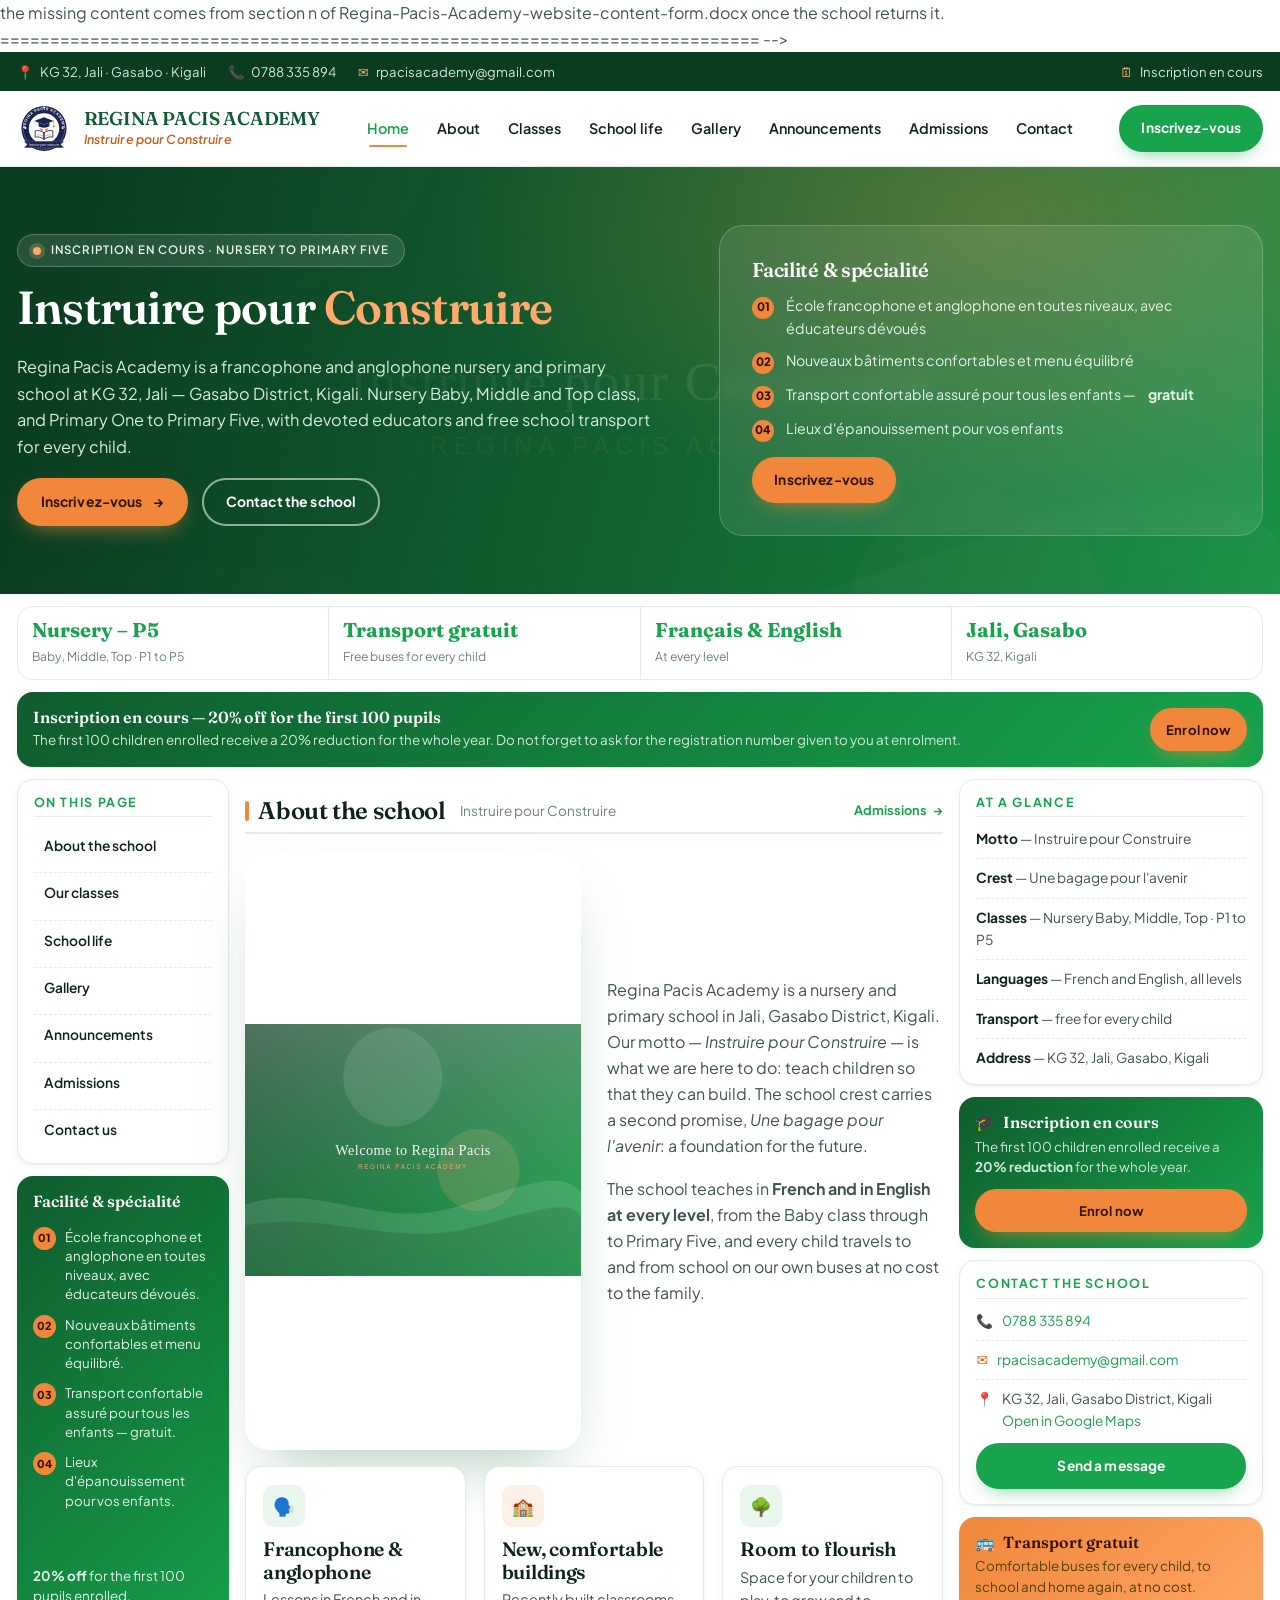
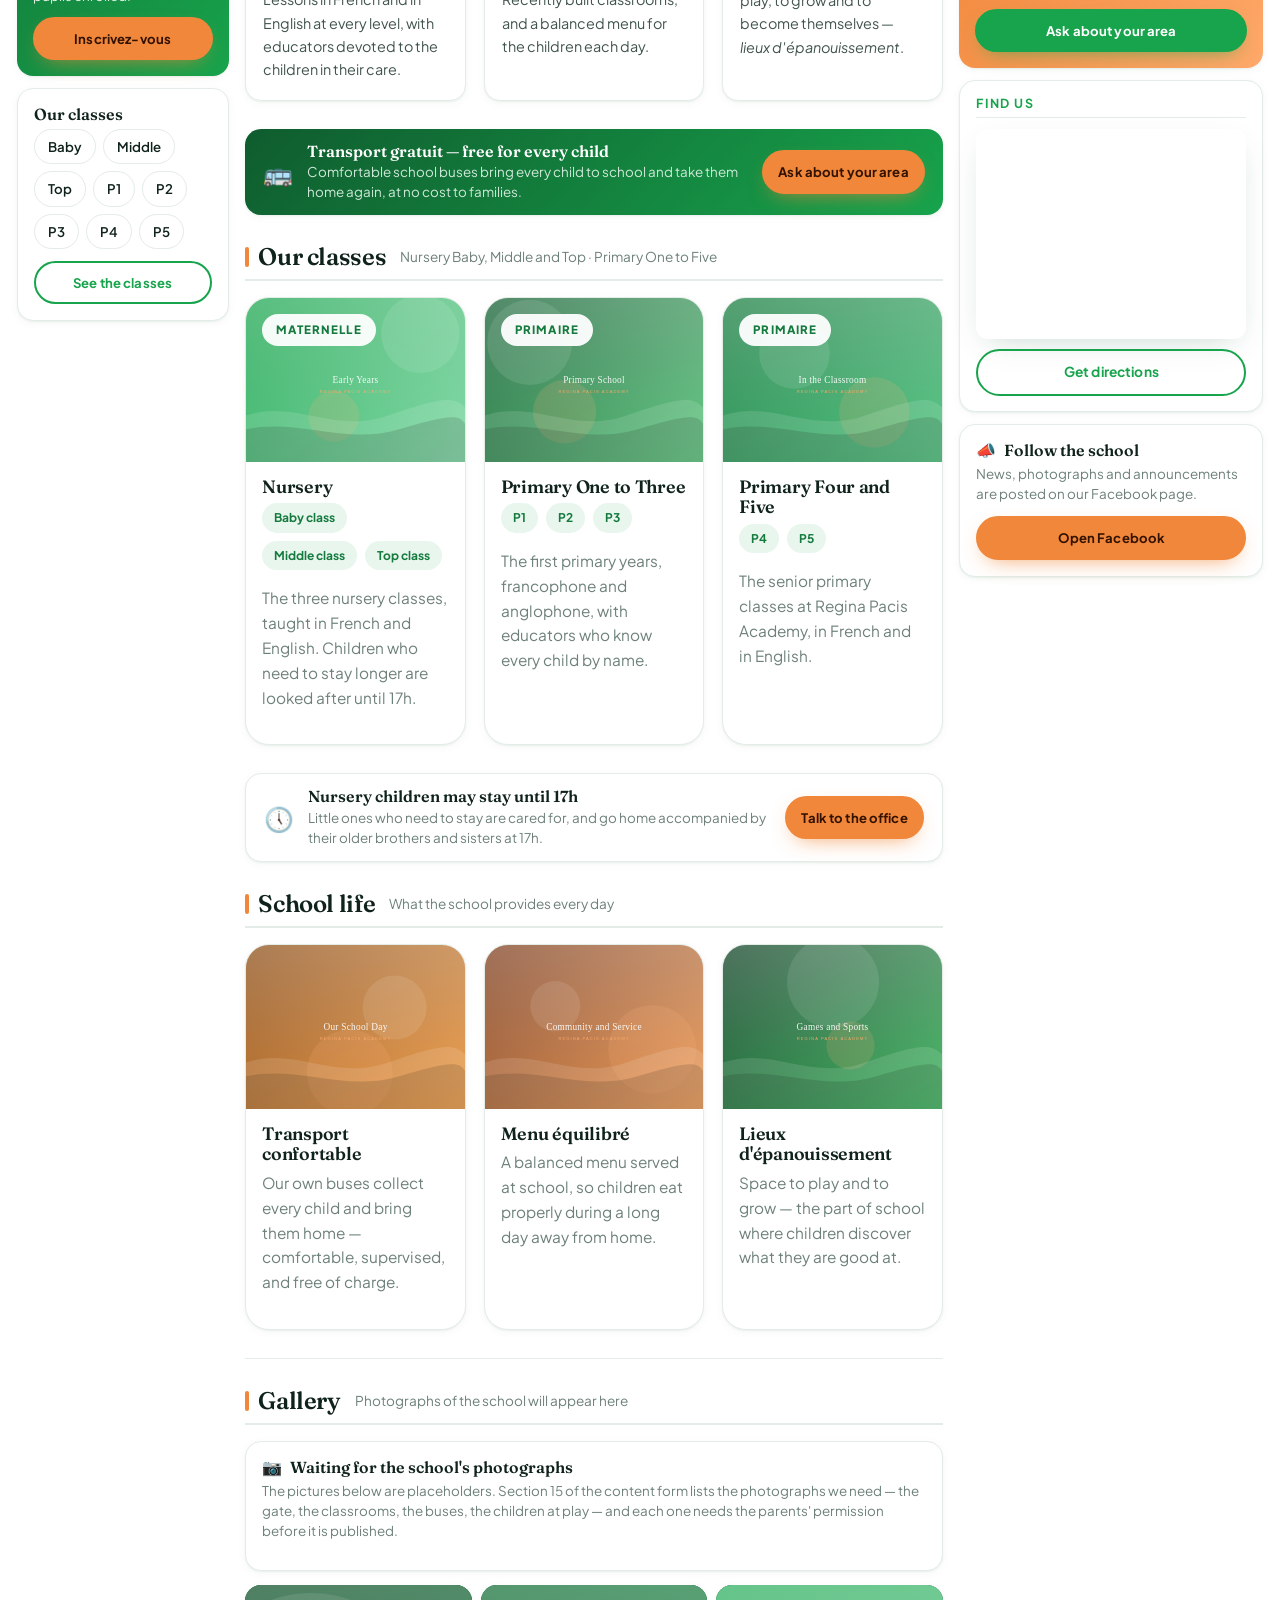
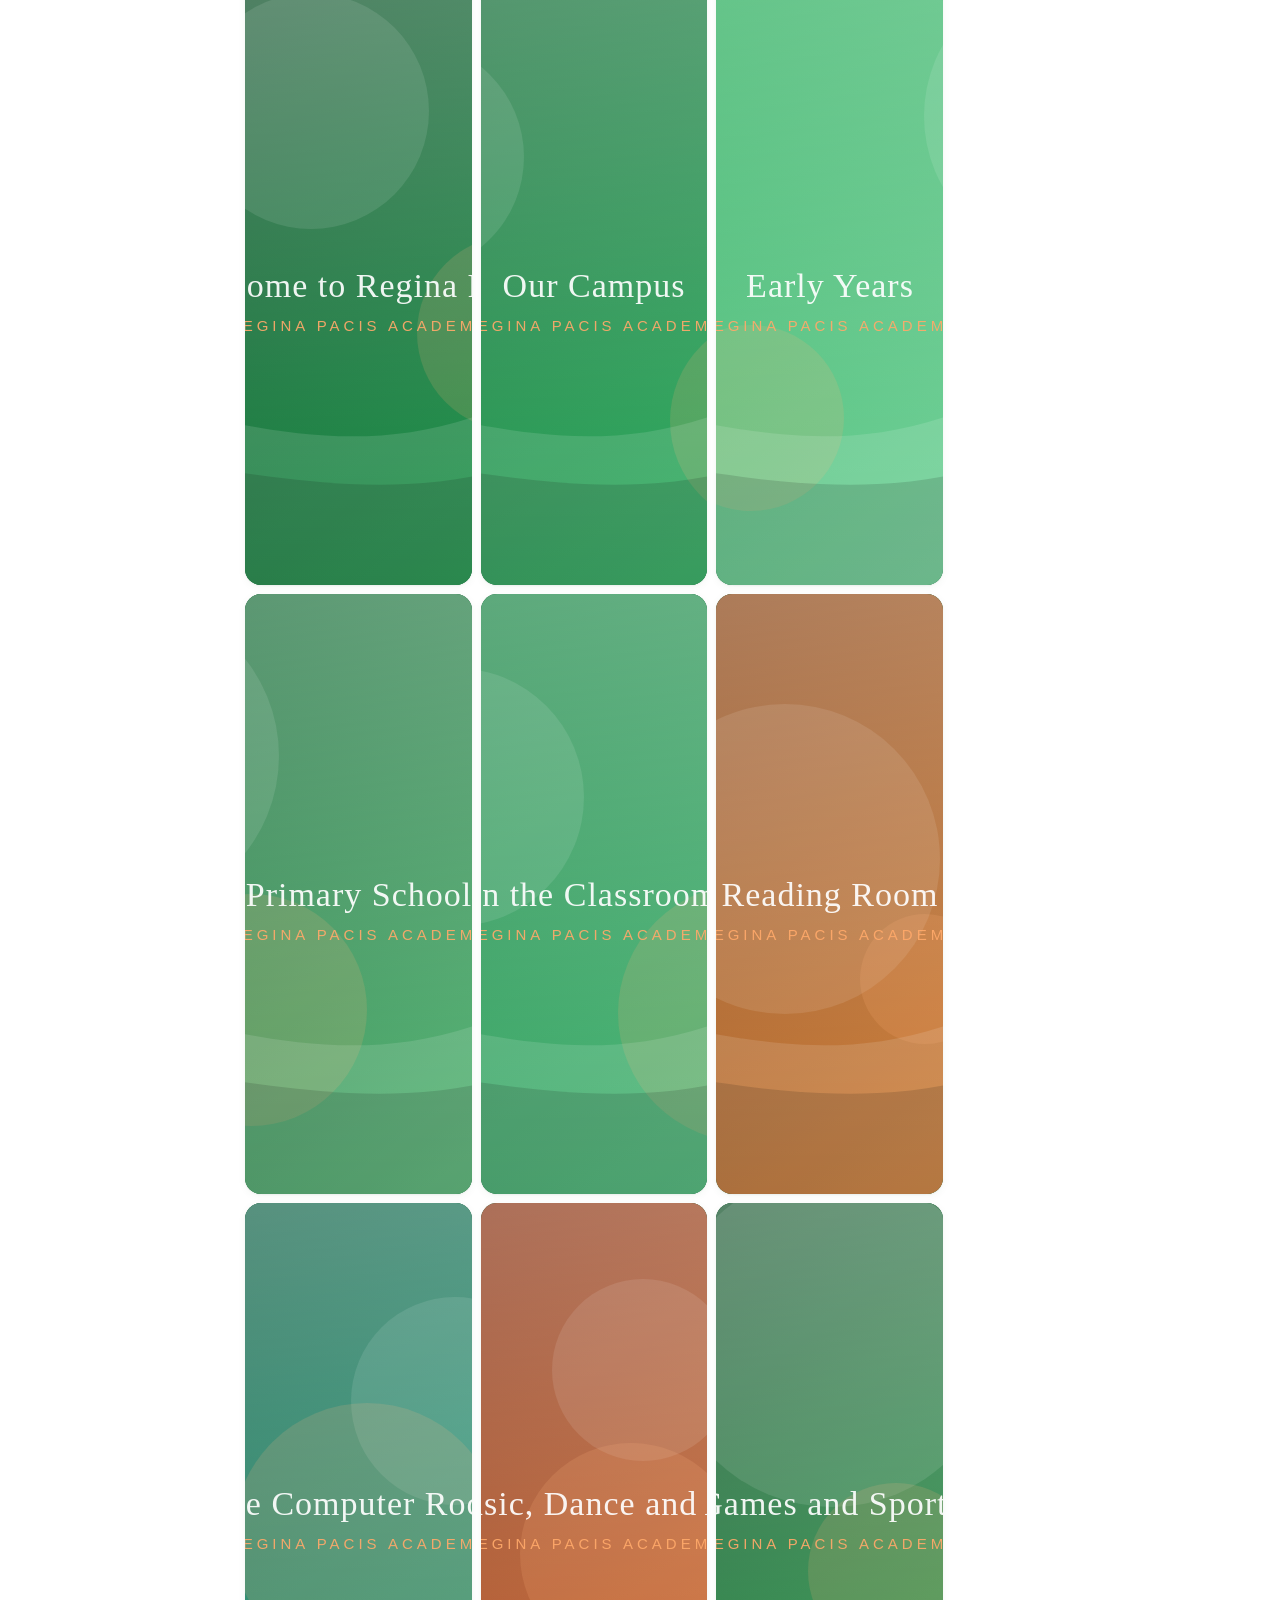
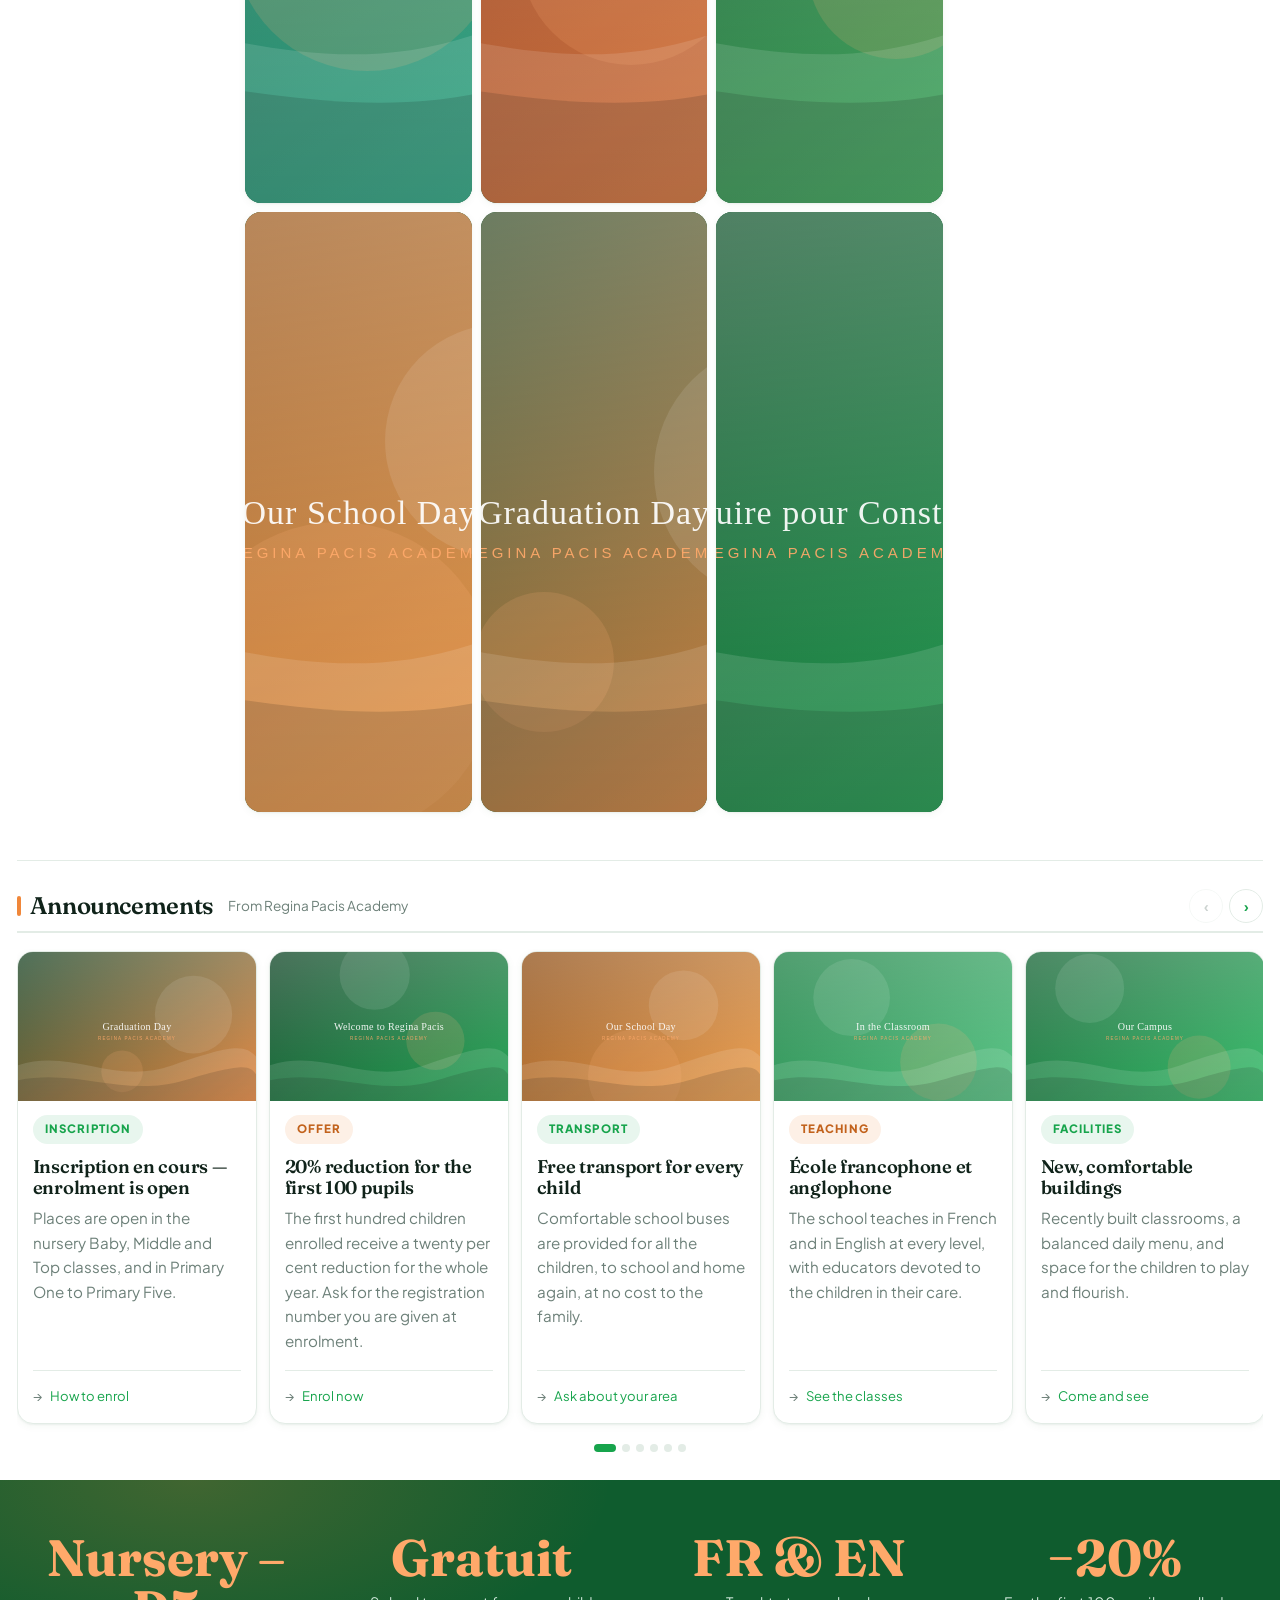
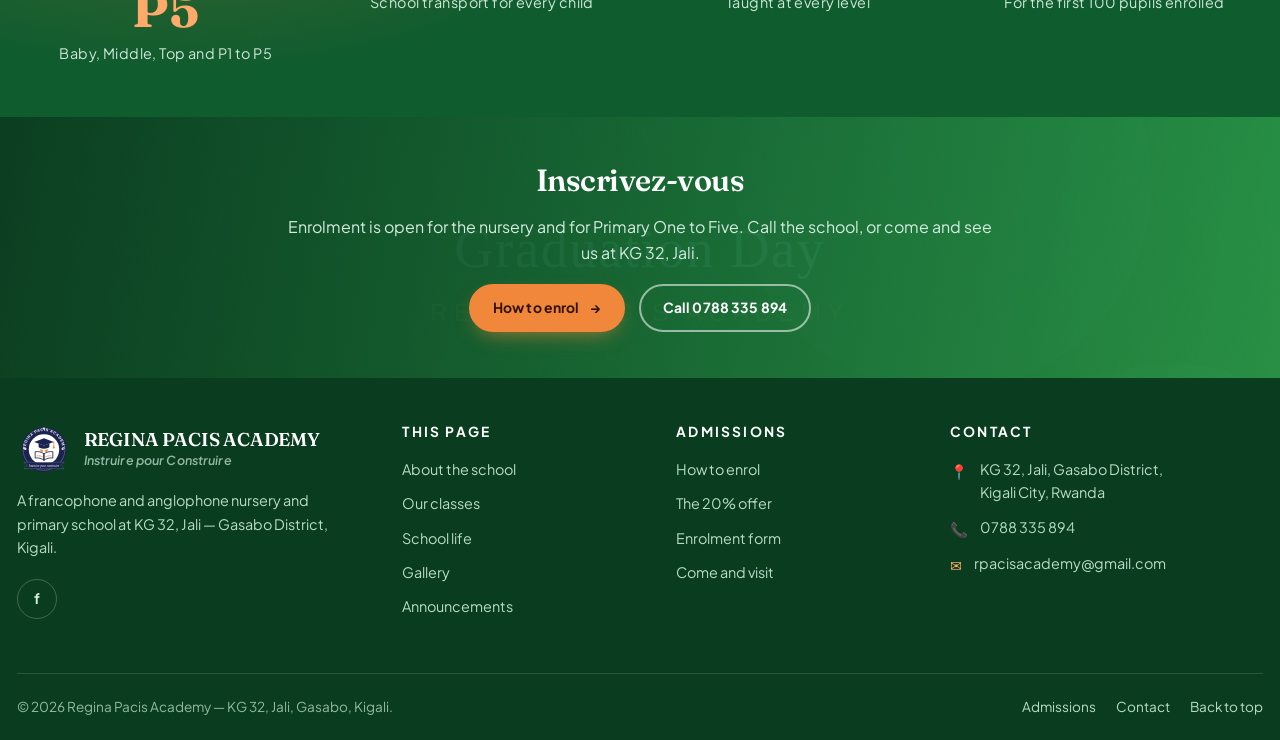
==== commit b6bd8380: "chnage on view manu" ====
--- a/index.html
+++ b/index.html
@@ -31,7 +31,7 @@
   <div class="wrap">
     <ul>
       <li><span class="ico" aria-hidden="true">📍</span> KG 32, Jali &middot; Gasabo &middot; Kigali</li>
-      <li><span class="ico" aria-hidden="true">📞</span> <a href="tel:+250788335894">0788 335 894</a> &middot; <a href="tel:+250788465723">0788 465 723</a></li>
+      <li><span class="ico" aria-hidden="true">📞</span> <a href="tel:+250788335894">0788 335 894</a></li>
       <li><span class="ico" aria-hidden="true">✉</span> <a href="mailto:rpacisacademy@gmail.com">rpacisacademy@gmail.com</a></li>
     </ul>
     <ul>
@@ -331,7 +331,7 @@
       <div class="side">
         <h4>Contact the school</h4>
         <ul>
-          <li><span class="ico" aria-hidden="true">📞</span><span><a href="tel:+250788335894">0788 335 894</a><br><a href="tel:+250788465723">0788 465 723</a></span></li>
+          <li><span class="ico" aria-hidden="true">📞</span><a href="tel:+250788335894">0788 335 894</a></li>
           <li><span class="ico" aria-hidden="true">✉</span><a href="mailto:rpacisacademy@gmail.com">rpacisacademy@gmail.com</a></li>
           <li><span class="ico" aria-hidden="true">📍</span><span>KG 32, Jali, Gasabo District, Kigali<br><a href="https://maps.app.goo.gl/2FzBCS72j24C2yHo7" target="_blank" rel="noopener">Open in Google Maps</a></span></li>
         </ul>
@@ -508,7 +508,7 @@
         <h4>Contact</h4>
         <ul class="fcontact">
           <li><span class="ico" aria-hidden="true">📍</span> <span>KG 32, Jali, Gasabo District,<br>Kigali City, Rwanda</span></li>
-          <li><span class="ico" aria-hidden="true">📞</span> <a href="tel:+250788335894">0788 335 894</a> &middot; <a href="tel:+250788465723">0788 465 723</a></li>
+          <li><span class="ico" aria-hidden="true">📞</span> <a href="tel:+250788335894">0788 335 894</a></li>
           <li><span class="ico" aria-hidden="true">✉</span> <a href="mailto:rpacisacademy@gmail.com">rpacisacademy@gmail.com</a></li>
         </ul>
       </div>
--- a/assets/css/style.css
+++ b/assets/css/style.css
@@ -135,10 +135,13 @@
 .burger[aria-expanded="true"] span:nth-child(3){transform:translateY(-7px) rotate(-45deg)}
 
 @media (max-width:1100px){
+  /* backdrop-filter would make the header a containing block for the
+     fixed menu panel below, trapping it inside the header strip */
+  .site-header{backdrop-filter:none;background:#fff}
   .burger{display:flex}
   .nav-cta .btn{display:none}
   .menu{
-    position:fixed;inset:0 0 0 auto;width:min(340px,86vw);background:#fff;
+    position:fixed;inset:0 0 0 auto;z-index:120;width:min(340px,86vw);background:#fff;
     flex-direction:column;align-items:stretch;gap:2px;padding:96px 20px 30px;
     box-shadow:var(--shadow-lg);transform:translateX(101%);transition:transform .35s cubic-bezier(.2,.8,.3,1);
     overflow-y:auto;
@@ -192,6 +195,8 @@
 /* ---------- Page hero (interior) ---------- */
 .page-hero{position:relative;background:var(--brand-800);color:#fff;isolation:isolate;overflow:hidden}
 .page-hero::before{content:"";position:absolute;inset:0;z-index:-2;background-image:var(--bgimg,url("../img/campus.svg"));background-size:cover;background-position:center;opacity:.42}
+.page-hero--graduation::before{background-image:url("../img/graduation.svg")}
+.page-hero--welcome::before{background-image:url("../img/welcome.svg")}
 .page-hero::after{content:"";position:absolute;inset:0;z-index:-1;background:linear-gradient(100deg,rgba(10,61,32,.95),rgba(20,122,61,.74))}
 .page-hero .wrap{padding-block:clamp(26px,3.4vw,44px)}
 .page-hero h1{color:#fff;margin-bottom:12px}
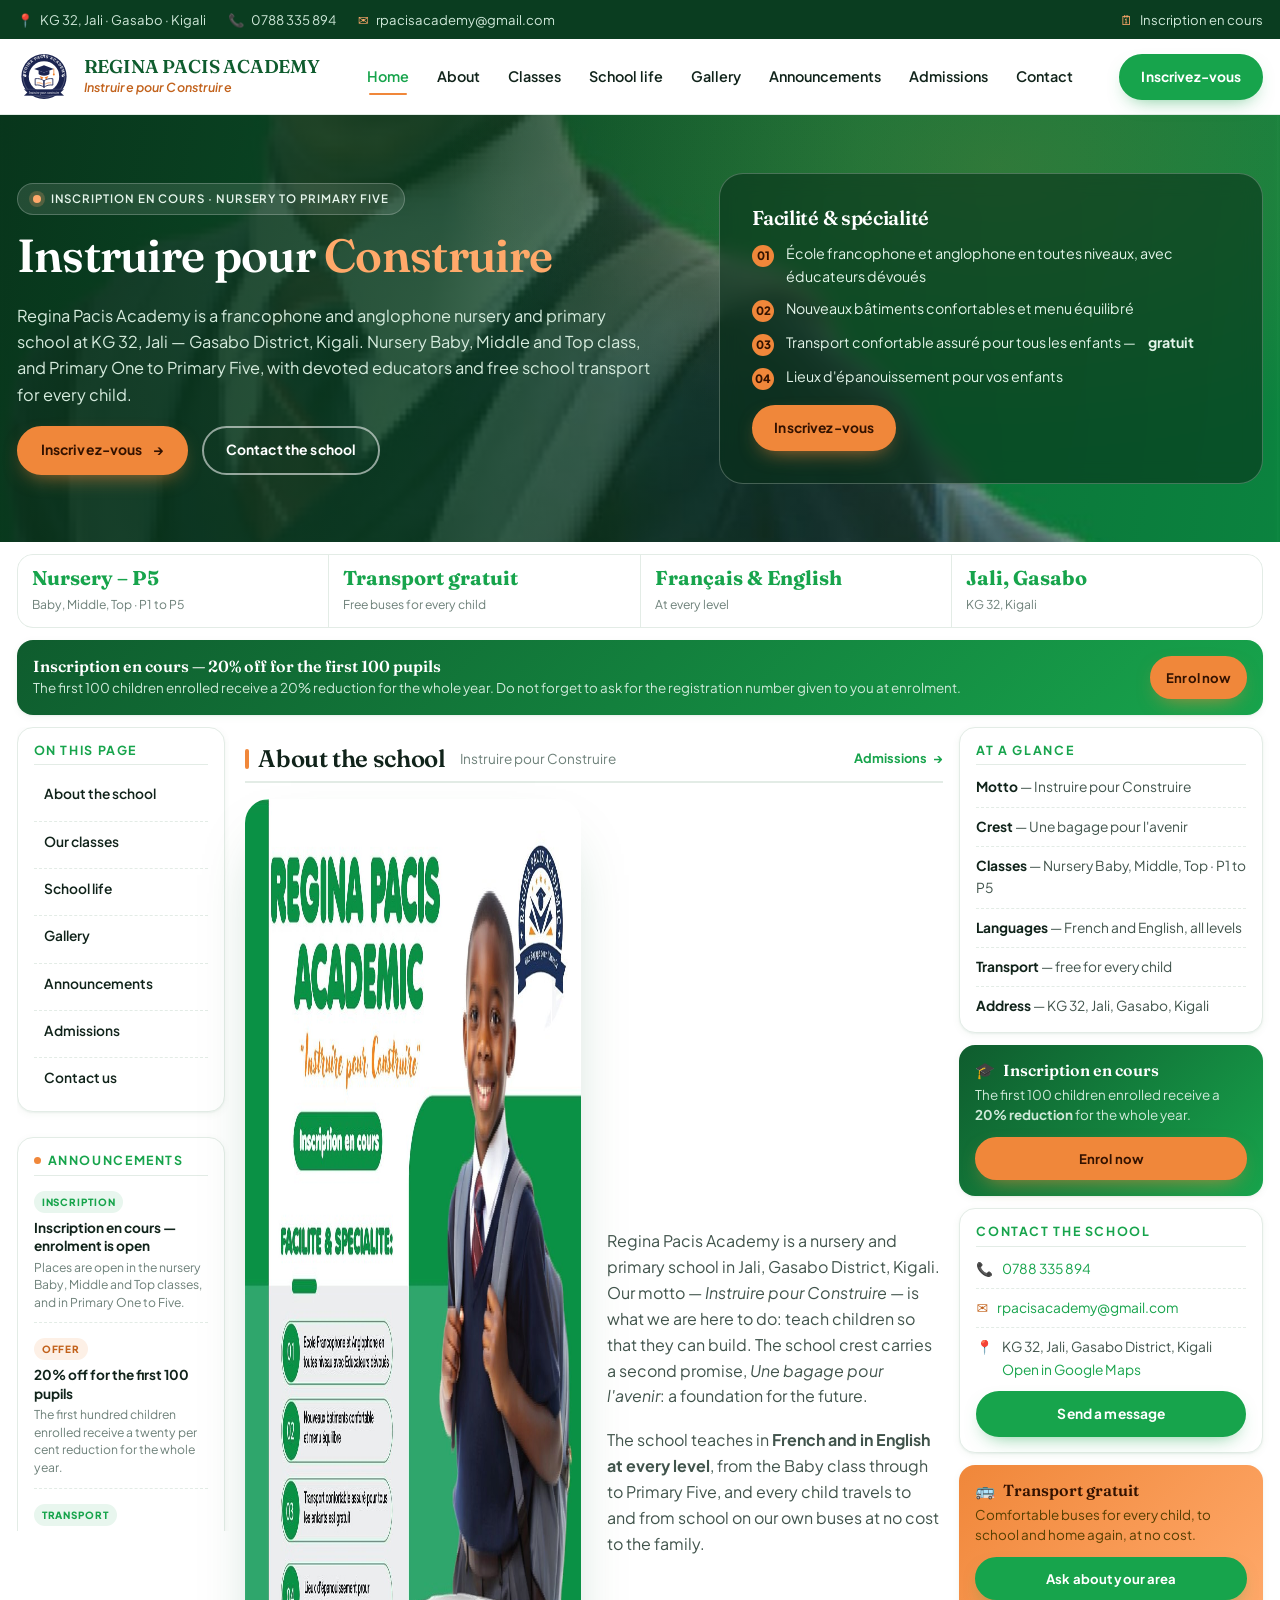
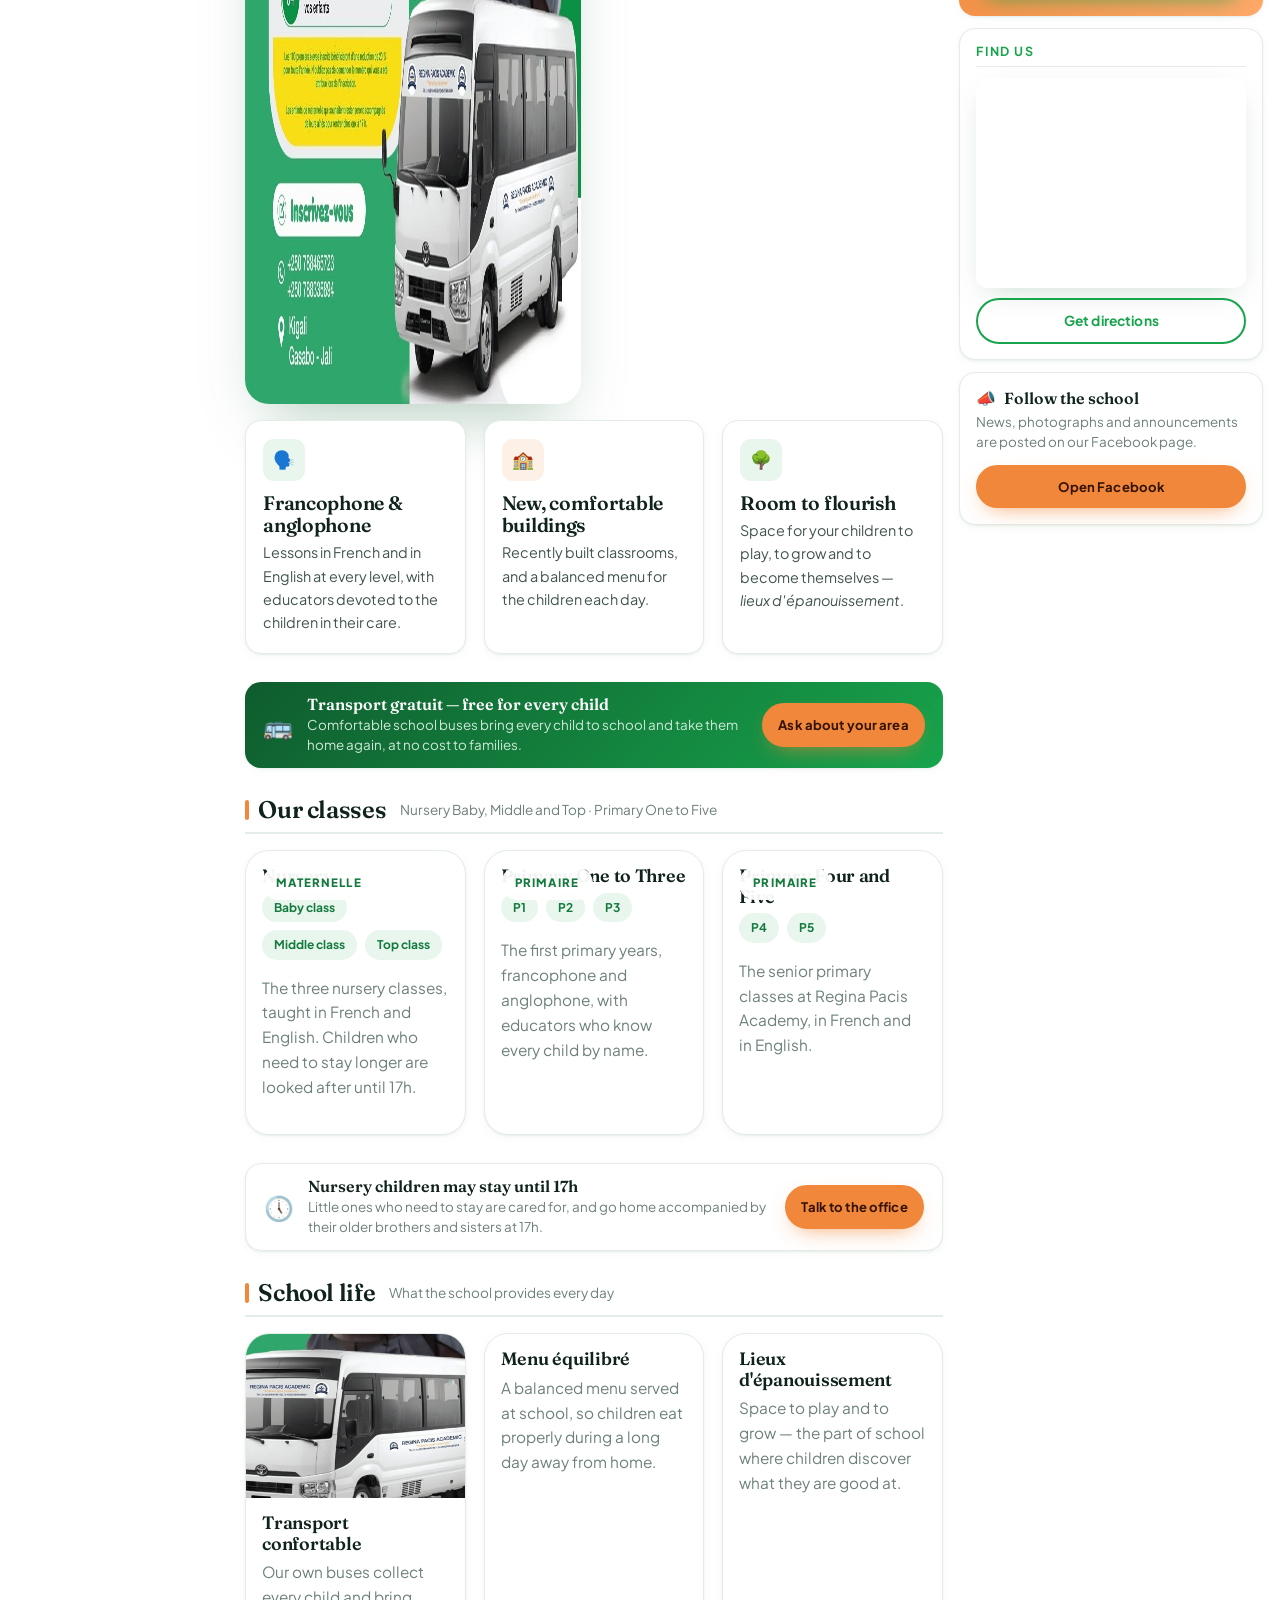
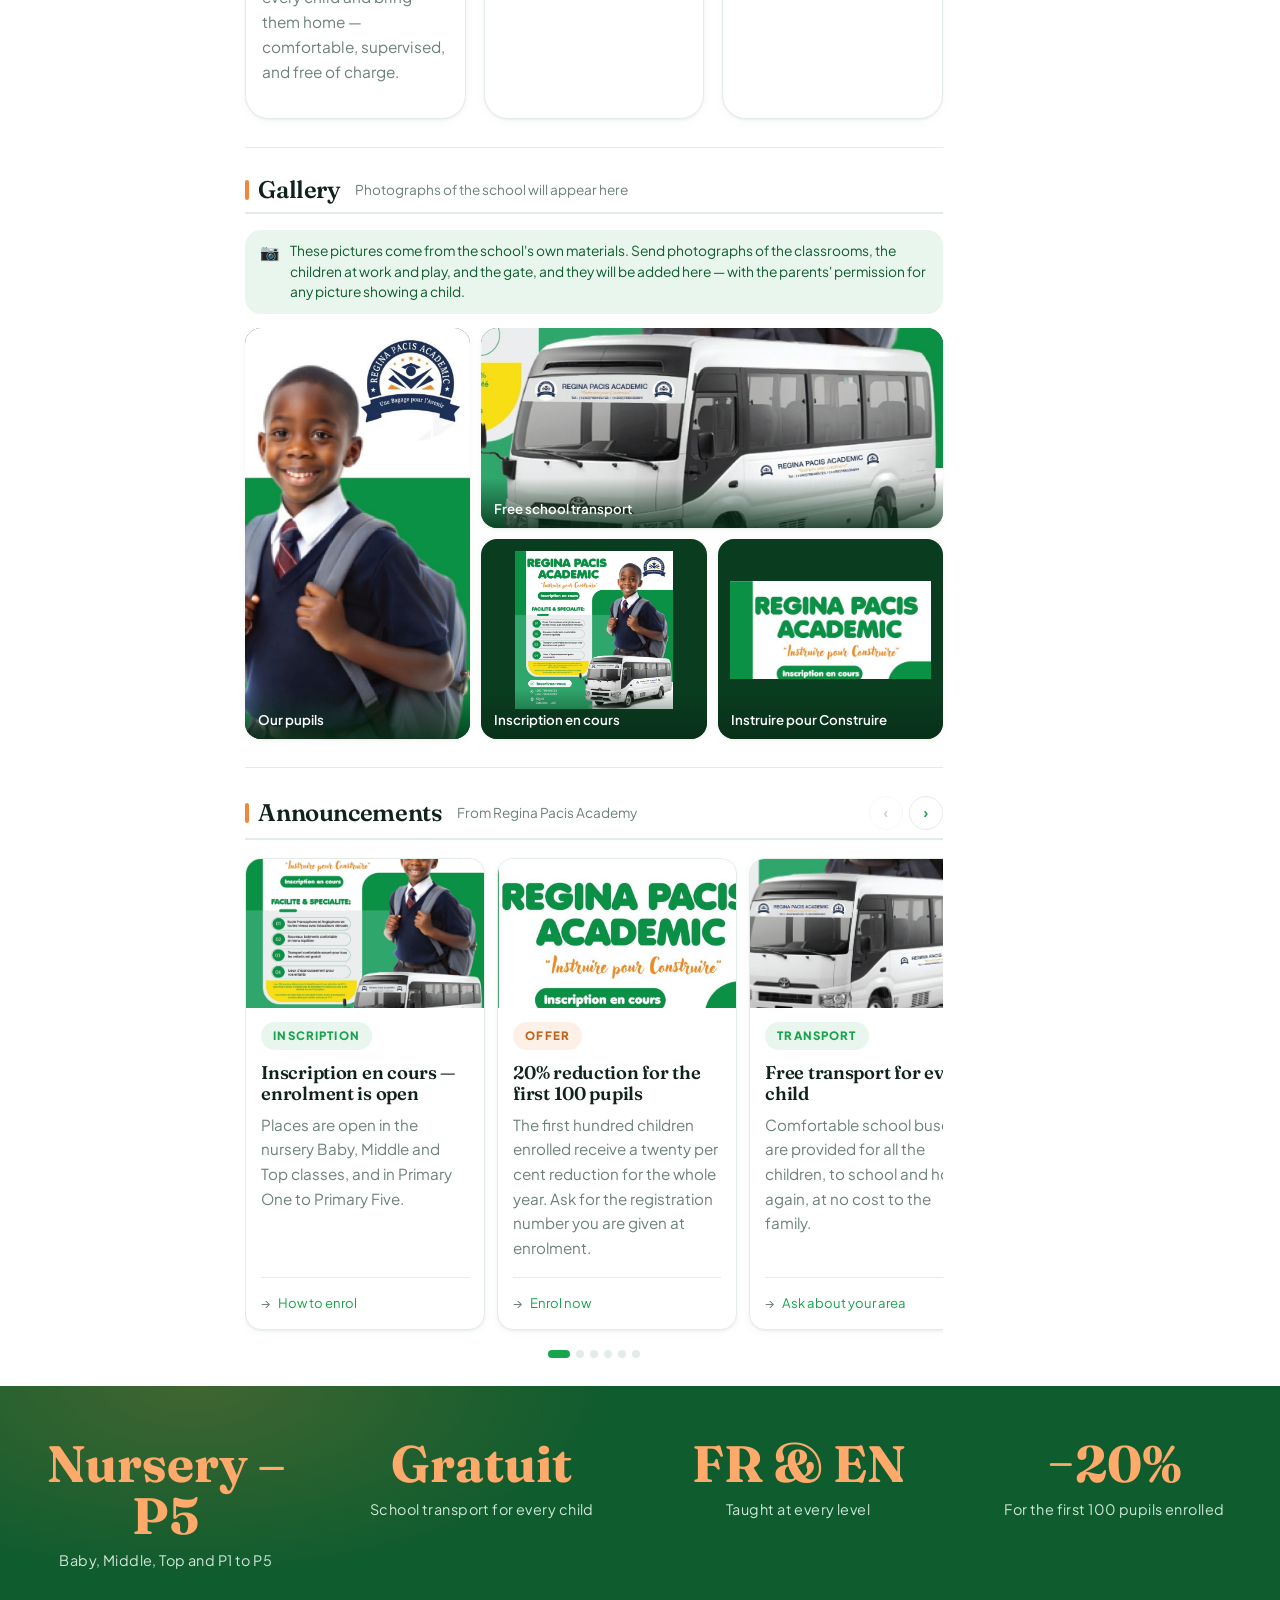
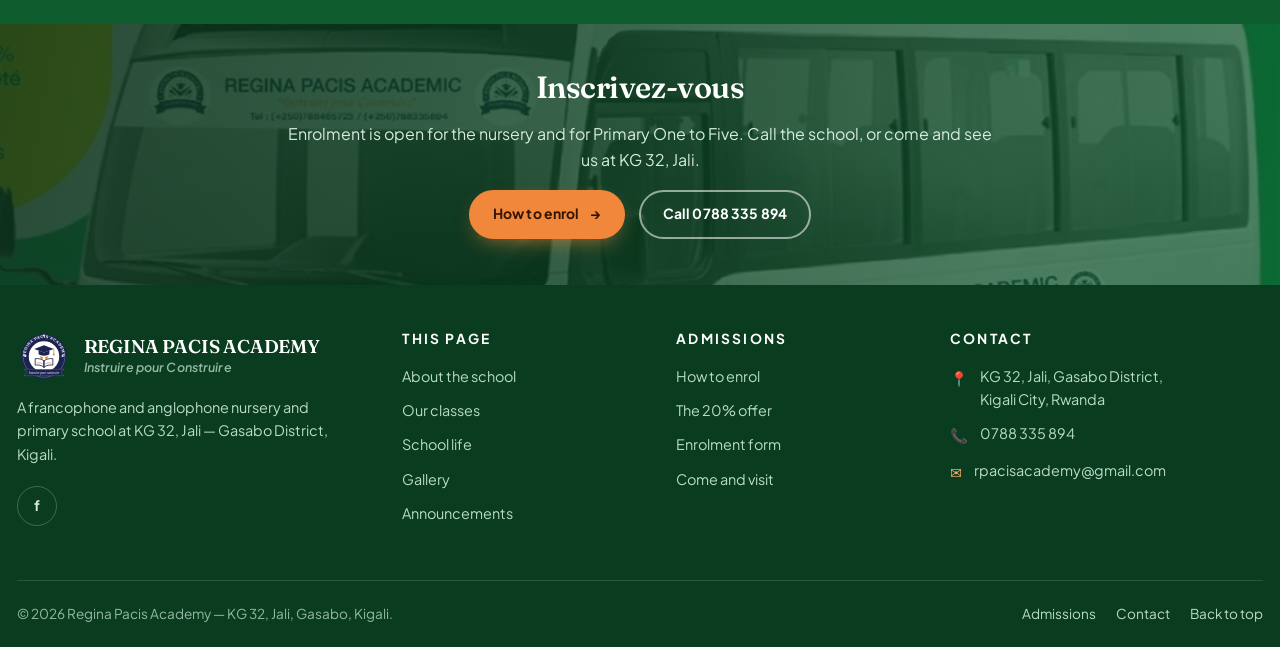
==== commit b3b45abf: "image fixe on schate and other change" ====
--- a/index.html
+++ b/index.html
@@ -1,16 +1,4 @@
 <!DOCTYPE html>
-<!-- ============================================================================
-     Regina Pacis Academy — Instruire pour Construire
-     KG 32, Jali, Gasabo District, Kigali, Rwanda
-
-     CONTENT RULE: this page contains ONLY information confirmed by the school
-     (its poster, its logo and the details supplied by the client). Invented
-     statistics, history, staff names, clubs, timetables, fees and testimonials
-     have all been removed.
-
-     Where you see  <!-- FORM: n -->  the missing content comes from section n of
-     Regina-Pacis-Academy-website-content-form.docx once the school returns it.
-     ============================================================================ -->
 <html lang="en">
 <head>
 <meta charset="UTF-8">
@@ -132,6 +120,33 @@
         </ul>
       </nav>
 
+      <div class="side side--ann">
+        <h4><span class="live-dot" aria-hidden="true"></span> Announcements</h4>
+        <ul class="annlist">
+          <li>
+            <span class="anntag">Inscription</span>
+            <h5><a href="admissions.html">Inscription en cours — enrolment is open</a></h5>
+            <p>Places are open in the nursery Baby, Middle and Top classes, and in Primary One to Five.</p>
+          </li>
+          <li>
+            <span class="anntag anntag--gold">Offer</span>
+            <h5><a href="admissions.html">20% off for the first 100 pupils</a></h5>
+            <p>The first hundred children enrolled receive a twenty per cent reduction for the whole year.</p>
+          </li>
+          <li>
+            <span class="anntag">Transport</span>
+            <h5><a href="contact.html">Free transport for every child</a></h5>
+            <p>Our own buses bring every child to school and home again, at no cost to the family.</p>
+          </li>
+          <li>
+            <span class="anntag anntag--gold">Nursery</span>
+            <h5><a href="contact.html">Nursery children may stay until 17h</a></h5>
+            <p>Little ones who need to stay are cared for and go home with their older brothers and sisters.</p>
+          </li>
+        </ul>
+        <a class="ann-all" href="#news">All announcements <span aria-hidden="true">→</span></a>
+      </div>
+
       <div class="promo promo--tall">
         <h4>Facilité &amp; spécialité</h4>
         <ol>
@@ -166,13 +181,11 @@
 
         <div class="split reveal" style="gap:clamp(16px,2vw,28px)">
           <div class="split-media">
-            <img src="assets/img/welcome.svg" alt="Regina Pacis Academy" width="800" height="600">
+            <img src="assets/img/poster.jpg" alt="Regina Pacis Academy — inscription en cours" width="1200" height="1205">
           </div>
           <div>
             <p>Regina Pacis Academy is a nursery and primary school in Jali, Gasabo District, Kigali. Our motto — <em>Instruire pour Construire</em> — is what we are here to do: teach children so that they can build. The school crest carries a second promise, <em>Une bagage pour l'avenir</em>: a foundation for the future.</p>
             <p>The school teaches in <b>French and in English at every level</b>, from the Baby class through to Primary Five, and every child travels to and from school on our own buses at no cost to the family.</p>
-            <!-- FORM 3: the school's own history, mission, vision and values go here,
-                 together with the Head Teacher's name and message. -->
           </div>
         </div>
 
@@ -201,7 +214,6 @@
 
         <div class="grid g-3 reveal">
           <article class="prog">
-            <div class="prog-img"><img src="assets/img/nursery.svg" alt="Nursery" width="800" height="600" loading="lazy"></div>
             <div class="prog-body">
               <span class="prog-tag">Maternelle</span>
               <h3>Nursery</h3>
@@ -210,7 +222,6 @@
             </div>
           </article>
           <article class="prog">
-            <div class="prog-img"><img src="assets/img/primary.svg" alt="Lower primary" width="800" height="600" loading="lazy"></div>
             <div class="prog-body">
               <span class="prog-tag">Primaire</span>
               <h3>Primary One to Three</h3>
@@ -219,7 +230,6 @@
             </div>
           </article>
           <article class="prog">
-            <div class="prog-img"><img src="assets/img/classroom.svg" alt="Upper primary" width="800" height="600" loading="lazy"></div>
             <div class="prog-body">
               <span class="prog-tag">Primaire</span>
               <h3>Primary Four and Five</h3>
@@ -229,8 +239,6 @@
           </article>
         </div>
 
-        <!-- FORM 6 + 7: subjects taught per level, the daily timetable, how progress is
-             reported to parents, and the list of facilities the school really has. -->
       </section>
 
       <div class="promo promo--line promo--band reveal">
@@ -251,21 +259,19 @@
 
         <div class="grid g-3 reveal">
           <article class="prog">
-            <div class="prog-img"><img src="assets/img/schoolday.svg" alt="School buses" width="800" height="600" loading="lazy"></div>
+            <div class="prog-img"><img src="assets/img/bus.jpg" alt="A Regina Pacis Academy school bus" width="1200" height="605" loading="lazy"></div>
             <div class="prog-body">
               <h3>Transport confortable</h3>
               <p>Our own buses collect every child and bring them home — comfortable, supervised, and free of charge.</p>
             </div>
           </article>
           <article class="prog">
-            <div class="prog-img"><img src="assets/img/community.svg" alt="Meals" width="800" height="600" loading="lazy"></div>
             <div class="prog-body">
               <h3>Menu équilibré</h3>
               <p>A balanced menu served at school, so children eat properly during a long day away from home.</p>
             </div>
           </article>
           <article class="prog">
-            <div class="prog-img"><img src="assets/img/sports.svg" alt="Play" width="800" height="600" loading="lazy"></div>
             <div class="prog-body">
               <h3>Lieux d'épanouissement</h3>
               <p>Space to play and to grow — the part of school where children discover what they are good at.</p>
@@ -273,8 +279,6 @@
           </article>
         </div>
 
-        <!-- FORM 11 + 12: the real daily routine, the clubs and sports the school runs,
-             and how transport routes work. Nothing is claimed here that we cannot show. -->
       </section>
 
       <!-- ===== GALLERY ===== -->
@@ -284,24 +288,88 @@
           <span class="sub">Photographs of the school will appear here</span>
         </div>
 
-        <div class="promo promo--line reveal" style="margin-bottom:14px">
-          <h4><span aria-hidden="true">📷</span> Waiting for the school's photographs</h4>
-          <p>The pictures below are placeholders. Section 15 of the content form lists the photographs we need — the gate, the classrooms, the buses, the children at play — and each one needs the parents' permission before it is published.</p>
-        </div>
+        <p class="gal-note reveal">
+          <span class="ico" aria-hidden="true">&#128247;</span>
+          <span>These pictures come from the school's own materials. Send photographs of the classrooms, the children at work and play, and the gate, and they will be added here — with the parents' permission for any picture showing a child.</span>
+        </p>
 
         <div class="gal reveal">
-          <figure data-cat="campus"><img src="assets/img/welcome.svg" alt="Placeholder — school entrance" width="800" height="600" loading="lazy"><figcaption>School entrance</figcaption></figure>
-          <figure data-cat="campus"><img src="assets/img/campus.svg" alt="Placeholder — school grounds" width="800" height="600" loading="lazy"><figcaption>The grounds</figcaption></figure>
-          <figure data-cat="classroom"><img src="assets/img/nursery.svg" alt="Placeholder — nursery" width="800" height="600" loading="lazy"><figcaption>Nursery</figcaption></figure>
-          <figure data-cat="classroom"><img src="assets/img/primary.svg" alt="Placeholder — primary class" width="800" height="600" loading="lazy"><figcaption>Primary class</figcaption></figure>
-          <figure data-cat="classroom"><img src="assets/img/classroom.svg" alt="Placeholder — classroom" width="800" height="600" loading="lazy"><figcaption>In class</figcaption></figure>
-          <figure data-cat="activities"><img src="assets/img/library.svg" alt="Placeholder — reading" width="800" height="600" loading="lazy"><figcaption>Reading</figcaption></figure>
-          <figure data-cat="activities"><img src="assets/img/ict.svg" alt="Placeholder — computers" width="800" height="600" loading="lazy"><figcaption>Computers</figcaption></figure>
-          <figure data-cat="activities"><img src="assets/img/arts.svg" alt="Placeholder — music and art" width="800" height="600" loading="lazy"><figcaption>Music and art</figcaption></figure>
-          <figure data-cat="sports"><img src="assets/img/sports.svg" alt="Placeholder — games" width="800" height="600" loading="lazy"><figcaption>Games</figcaption></figure>
-          <figure data-cat="sports"><img src="assets/img/schoolday.svg" alt="Placeholder — school buses" width="800" height="600" loading="lazy"><figcaption>The buses</figcaption></figure>
-          <figure data-cat="events"><img src="assets/img/graduation.svg" alt="Placeholder — celebration" width="800" height="600" loading="lazy"><figcaption>Celebrations</figcaption></figure>
-          <figure data-cat="events"><img src="assets/img/hero.svg" alt="Placeholder — assembly" width="800" height="600" loading="lazy"><figcaption>Assembly</figcaption></figure>
+          <figure class="g-pupil" data-cat="classroom"><img src="assets/img/pupil.jpg" alt="A pupil of Regina Pacis Academy in school uniform" width="900" height="1402" loading="lazy"><figcaption>Our pupils</figcaption></figure>
+          <figure class="g-bus" data-cat="transport"><img src="assets/img/bus.jpg" alt="A Regina Pacis Academy school bus" width="1200" height="605" loading="lazy"><figcaption>Free school transport</figcaption></figure>
+          <figure class="g-poster is-poster" data-cat="campus"><img src="assets/img/poster.jpg" alt="Regina Pacis Academy — inscription en cours" width="1200" height="1205" loading="lazy"><figcaption>Inscription en cours</figcaption></figure>
+          <figure class="g-brand is-poster" data-cat="campus"><img src="assets/img/brand.jpg" alt="Regina Pacis Academy — Instruire pour Construire" width="1000" height="486" loading="lazy"><figcaption>Instruire pour Construire</figcaption></figure>
+        </div>
+      </section>
+
+      <!-- ===== ANNOUNCEMENTS ===== -->
+      <section class="block" id="news">
+        <div class="slider reveal" data-slider>
+          <div class="bar-head">
+            <h2>Announcements</h2>
+            <span class="sub">From Regina Pacis Academy</span>
+            <div class="slider-nav">
+              <button class="sbtn" type="button" data-slide="prev" aria-label="Previous announcement">‹</button>
+              <button class="sbtn" type="button" data-slide="next" aria-label="Next announcement">›</button>
+            </div>
+          </div>
+
+          <div class="slider-track" tabindex="0" role="region" aria-label="Announcements, scroll left and right">
+            <article class="news">
+              <div class="news-img"><img src="assets/img/poster.jpg" alt="" width="1200" height="1205" loading="lazy"></div>
+              <div class="news-body">
+                <span class="chip">Inscription</span>
+                <h3>Inscription en cours — enrolment is open</h3>
+                <p>Places are open in the nursery Baby, Middle and Top classes, and in Primary One to Primary Five.</p>
+                <div class="news-date"><span aria-hidden="true">→</span> <a href="admissions.html">How to enrol</a></div>
+              </div>
+            </article>
+            <article class="news">
+              <div class="news-img"><img src="assets/img/brand.jpg" alt="" width="1000" height="486" loading="lazy"></div>
+              <div class="news-body">
+                <span class="chip chip--gold">Offer</span>
+                <h3>20% reduction for the first 100 pupils</h3>
+                <p>The first hundred children enrolled receive a twenty per cent reduction for the whole year. Ask for the registration number you are given at enrolment.</p>
+                <div class="news-date"><span aria-hidden="true">→</span> <a href="admissions.html">Enrol now</a></div>
+              </div>
+            </article>
+            <article class="news">
+              <div class="news-img"><img src="assets/img/bus.jpg" alt="" width="1200" height="605" loading="lazy"></div>
+              <div class="news-body">
+                <span class="chip">Transport</span>
+                <h3>Free transport for every child</h3>
+                <p>Comfortable school buses are provided for all the children, to school and home again, at no cost to the family.</p>
+                <div class="news-date"><span aria-hidden="true">→</span> <a href="contact.html">Ask about your area</a></div>
+              </div>
+            </article>
+            <article class="news">
+              <div class="news-img"><img src="assets/img/pupil.jpg" alt="" width="900" height="1402" loading="lazy"></div>
+              <div class="news-body">
+                <span class="chip chip--gold">Teaching</span>
+                <h3>École francophone et anglophone</h3>
+                <p>The school teaches in French and in English at every level, with educators devoted to the children in their care.</p>
+                <div class="news-date"><span aria-hidden="true">→</span> <a href="#academics">See the classes</a></div>
+              </div>
+            </article>
+            <article class="news">
+              <div class="news-img"><img src="assets/img/poster.jpg" alt="" width="1200" height="1205" loading="lazy"></div>
+              <div class="news-body">
+                <span class="chip">Facilities</span>
+                <h3>New, comfortable buildings</h3>
+                <p>Recently built classrooms, a balanced daily menu, and space for the children to play and flourish.</p>
+                <div class="news-date"><span aria-hidden="true">→</span> <a href="contact.html">Come and see</a></div>
+              </div>
+            </article>
+            <article class="news">
+              <div class="news-img"><img src="assets/img/pupil.jpg" alt="" width="900" height="1402" loading="lazy"></div>
+              <div class="news-body">
+                <span class="chip chip--gold">Nursery</span>
+                <h3>Nursery children may stay until 17h</h3>
+                <p>Little ones who need to stay are cared for and accompanied home by their older brothers and sisters at 17h.</p>
+                <div class="news-date"><span aria-hidden="true">→</span> <a href="contact.html">Talk to the office</a></div>
+              </div>
+            </article>
+          </div>
+          <div class="slider-dots"></div>
         </div>
       </section>
 
@@ -319,7 +387,6 @@
           <li><span><b>Transport</b> — free for every child</span></li>
           <li><span><b>Address</b> — KG 32, Jali, Gasabo, Kigali</span></li>
         </ul>
-        <!-- FORM 1: founded year, registration number, owner — add here when supplied. -->
       </div>
 
       <div class="promo">
@@ -362,81 +429,8 @@
       </div>
     </aside>
 
-    <!-- ---------- FULL-WIDTH ANNOUNCEMENTS ROW ---------- -->
-    <section class="block full" id="news">
-      <div class="slider reveal" data-slider>
-        <div class="bar-head">
-          <h2>Announcements</h2>
-          <span class="sub">From Regina Pacis Academy</span>
-          <div class="slider-nav">
-            <button class="sbtn" type="button" data-slide="prev" aria-label="Previous announcement">‹</button>
-            <button class="sbtn" type="button" data-slide="next" aria-label="Next announcement">›</button>
-          </div>
-        </div>
-
-        <!-- FORM 13: replace these with the school's real news stories, with real dates
-             and photographs. Everything below is confirmed information only. -->
-        <div class="slider-track" tabindex="0" role="region" aria-label="Announcements, scroll left and right">
-          <article class="news">
-            <div class="news-img"><img src="assets/img/graduation.svg" alt="" width="800" height="600" loading="lazy"></div>
-            <div class="news-body">
-              <span class="chip">Inscription</span>
-              <h3>Inscription en cours — enrolment is open</h3>
-              <p>Places are open in the nursery Baby, Middle and Top classes, and in Primary One to Primary Five.</p>
-              <div class="news-date"><span aria-hidden="true">→</span> <a href="admissions.html">How to enrol</a></div>
-            </div>
-          </article>
-          <article class="news">
-            <div class="news-img"><img src="assets/img/welcome.svg" alt="" width="800" height="600" loading="lazy"></div>
-            <div class="news-body">
-              <span class="chip chip--gold">Offer</span>
-              <h3>20% reduction for the first 100 pupils</h3>
-              <p>The first hundred children enrolled receive a twenty per cent reduction for the whole year. Ask for the registration number you are given at enrolment.</p>
-              <div class="news-date"><span aria-hidden="true">→</span> <a href="admissions.html">Enrol now</a></div>
-            </div>
-          </article>
-          <article class="news">
-            <div class="news-img"><img src="assets/img/schoolday.svg" alt="" width="800" height="600" loading="lazy"></div>
-            <div class="news-body">
-              <span class="chip">Transport</span>
-              <h3>Free transport for every child</h3>
-              <p>Comfortable school buses are provided for all the children, to school and home again, at no cost to the family.</p>
-              <div class="news-date"><span aria-hidden="true">→</span> <a href="contact.html">Ask about your area</a></div>
-            </div>
-          </article>
-          <article class="news">
-            <div class="news-img"><img src="assets/img/classroom.svg" alt="" width="800" height="600" loading="lazy"></div>
-            <div class="news-body">
-              <span class="chip chip--gold">Teaching</span>
-              <h3>École francophone et anglophone</h3>
-              <p>The school teaches in French and in English at every level, with educators devoted to the children in their care.</p>
-              <div class="news-date"><span aria-hidden="true">→</span> <a href="#academics">See the classes</a></div>
-            </div>
-          </article>
-          <article class="news">
-            <div class="news-img"><img src="assets/img/campus.svg" alt="" width="800" height="600" loading="lazy"></div>
-            <div class="news-body">
-              <span class="chip">Facilities</span>
-              <h3>New, comfortable buildings</h3>
-              <p>Recently built classrooms, a balanced daily menu, and space for the children to play and flourish.</p>
-              <div class="news-date"><span aria-hidden="true">→</span> <a href="contact.html">Come and see</a></div>
-            </div>
-          </article>
-          <article class="news">
-            <div class="news-img"><img src="assets/img/nursery.svg" alt="" width="800" height="600" loading="lazy"></div>
-            <div class="news-body">
-              <span class="chip chip--gold">Nursery</span>
-              <h3>Nursery children may stay until 17h</h3>
-              <p>Little ones who need to stay are cared for and accompanied home by their older brothers and sisters at 17h.</p>
-              <div class="news-date"><span aria-hidden="true">→</span> <a href="contact.html">Talk to the office</a></div>
-            </div>
-          </article>
-        </div>
-        <div class="slider-dots"></div>
-      </div>
-    </section>
-
   </div>
+
 
   <!-- ================= FACT BAND ================= -->
   <section class="stats">
--- a/assets/css/style.css
+++ b/assets/css/style.css
@@ -159,13 +159,13 @@
 .hero{position:relative;background:var(--brand-900);color:#fff;overflow:hidden;isolation:isolate}
 .hero::before{
   content:"";position:absolute;inset:0;z-index:-2;
-  background:url("../img/hero.svg") center/cover no-repeat;opacity:.55;
+  background:url("../img/pupil.jpg") right center/cover no-repeat;opacity:1;
 }
 .hero::after{
   content:"";position:absolute;inset:0;z-index:-1;
   background:
-    radial-gradient(900px 460px at 78% 12%, rgba(240,135,58,.28), transparent 62%),
-    linear-gradient(105deg, rgba(10,61,32,.96) 8%, rgba(15,92,46,.84) 46%, rgba(23,164,76,.6) 100%);
+    radial-gradient(900px 460px at 78% 12%, rgba(240,135,58,.16), transparent 62%),
+    linear-gradient(100deg, rgba(8,48,25,.94) 0%, rgba(10,61,32,.86) 34%, rgba(12,74,38,.44) 64%, rgba(14,90,46,.26) 100%);
 }
 .hero .wrap{position:relative;padding-block:clamp(34px,4.5vw,60px)}
 .hero-grid{display:grid;grid-template-columns:minmax(0,1.08fr) minmax(0,.92fr);gap:clamp(30px,5vw,64px);align-items:center}
@@ -179,8 +179,8 @@
 }
 .hero-badge .dot{width:8px;height:8px;border-radius:50%;background:var(--gold-300);box-shadow:0 0 0 4px rgba(255,169,106,.22)}
 .hero-card{
-  background:rgba(255,255,255,.09);border:1px solid rgba(255,255,255,.2);
-  border-radius:var(--r-lg);padding:clamp(22px,3vw,32px);backdrop-filter:blur(8px);
+  background:rgba(8,48,25,.58);border:1px solid rgba(255,255,255,.24);
+  border-radius:var(--r-lg);padding:clamp(22px,3vw,32px);backdrop-filter:blur(10px);
 }
 .hero-card h3{color:#fff;font-size:1.25rem;margin-bottom:6px}
 .hero-card p{font-size:.95rem;color:#c6e3d2}
@@ -194,10 +194,10 @@
 
 /* ---------- Page hero (interior) ---------- */
 .page-hero{position:relative;background:var(--brand-800);color:#fff;isolation:isolate;overflow:hidden}
-.page-hero::before{content:"";position:absolute;inset:0;z-index:-2;background-image:var(--bgimg,url("../img/campus.svg"));background-size:cover;background-position:center;opacity:.42}
-.page-hero--graduation::before{background-image:url("../img/graduation.svg")}
-.page-hero--welcome::before{background-image:url("../img/welcome.svg")}
-.page-hero::after{content:"";position:absolute;inset:0;z-index:-1;background:linear-gradient(100deg,rgba(10,61,32,.95),rgba(20,122,61,.74))}
+.page-hero::before{content:"";position:absolute;inset:0;z-index:-2;background-image:var(--bgimg,url("../img/poster.jpg"));background-size:cover;background-position:center;opacity:1}
+.page-hero--graduation::before{background-image:url("../img/poster.jpg")}
+.page-hero--welcome::before{background-image:url("../img/bus.jpg")}
+.page-hero::after{content:"";position:absolute;inset:0;z-index:-1;background:linear-gradient(100deg,rgba(8,48,25,.93) 0%,rgba(12,74,38,.74) 58%,rgba(14,90,46,.36) 100%)}
 .page-hero .wrap{padding-block:clamp(26px,3.4vw,44px)}
 .page-hero h1{color:#fff;margin-bottom:12px}
 .page-hero p{color:#d1ead9;max-width:62ch;margin-bottom:0;font-size:1.06rem}
@@ -315,8 +315,8 @@
 
 /* ---------- CTA band ---------- */
 .cta{position:relative;background:var(--brand-900);color:#fff;isolation:isolate;overflow:hidden}
-.cta::before{content:"";position:absolute;inset:0;z-index:-2;background:url("../img/graduation.svg") center/cover no-repeat;opacity:.4}
-.cta::after{content:"";position:absolute;inset:0;z-index:-1;background:linear-gradient(100deg,rgba(10,61,32,.94),rgba(23,164,76,.72))}
+.cta::before{content:"";position:absolute;inset:0;z-index:-2;background:url("../img/bus.jpg") center 38%/cover no-repeat;opacity:1}
+.cta::after{content:"";position:absolute;inset:0;z-index:-1;background:linear-gradient(100deg,rgba(8,48,25,.86),rgba(12,88,44,.7))}
 .cta .wrap{padding-block:clamp(30px,3.6vw,48px);position:relative}
 .cta h2{color:#fff}
 .cta p{color:#d4ecdf;max-width:60ch;margin-inline:auto}
@@ -366,16 +366,72 @@
 }
 .filter:hover{border-color:var(--brand-300);color:var(--brand-700)}
 .filter.active{background:var(--brand);border-color:var(--brand);color:#fff;box-shadow:0 8px 20px -12px rgba(23,164,76,.9)}
-.gal{display:grid;grid-template-columns:repeat(auto-fill,minmax(178px,1fr));gap:9px}
-.gal figure{margin:0;position:relative;border-radius:var(--r);overflow:hidden;cursor:zoom-in;box-shadow:var(--shadow-sm);background:var(--brand-800)}
-.gal img{width:100%;aspect-ratio:4/3;object-fit:cover;transition:transform .6s cubic-bezier(.2,.8,.3,1),opacity .3s}
-.gal figure:hover img{transform:scale(1.08);opacity:.82}
+/* ---------- Gallery ----------
+   A curated mosaic. The school's photographs and its printed posters are
+   different things, so they are shown differently: photographs are cropped
+   to fill their cell, posters are shown whole on the school's green.
+   To add a photograph, give the figure a name in .gal's grid-template-areas
+   (or leave it unnamed — it will flow into a new row on its own).           */
+.gal-note{
+  display:flex;align-items:flex-start;gap:10px;margin-bottom:14px;
+  padding:11px 15px;border-radius:var(--r);background:var(--brand-100);
+  font-size:.86rem;line-height:1.5;color:var(--brand-800);
+}
+.gal-note .ico{flex:none;font-size:.98rem;line-height:1.4}
+
+.gal{
+  display:grid;gap:11px;
+  grid-template-columns:repeat(3,minmax(0,1fr));
+  grid-auto-rows:200px;
+  grid-template-areas:
+    "pupil bus    bus  "
+    "pupil poster brand";
+}
+.gal figure{
+  margin:0;position:relative;border-radius:var(--r);overflow:hidden;cursor:zoom-in;
+  background:var(--brand-900);box-shadow:var(--shadow-sm);
+  transition:transform .3s,box-shadow .3s;
+}
+.gal figure:hover{transform:translateY(-3px);box-shadow:var(--shadow)}
+.gal figure:focus-visible{outline:3px solid var(--gold);outline-offset:2px}
+.gal img{width:100%;height:100%;object-fit:cover;display:block;transition:transform .7s cubic-bezier(.2,.8,.3,1)}
+.gal figure:hover img{transform:scale(1.05)}
+
+/* Named cells, each shaped like the picture that goes in it */
+.g-pupil{grid-area:pupil}
+.g-pupil img{object-position:center 22%}
+.g-bus{grid-area:bus}
+.g-poster{grid-area:poster}
+.g-brand{grid-area:brand}
+
+/* Printed posters are never cropped — they sit whole on the green */
+.gal .is-poster img{object-fit:contain;padding:12px 12px 30px;transform:none}
+.gal .is-poster:hover img{transform:none}
+
+/* Zoom affordance */
+.gal figure::after{
+  content:"⤢";position:absolute;top:9px;right:9px;width:27px;height:27px;border-radius:50%;
+  background:rgba(255,255,255,.94);color:var(--brand-800);display:grid;place-items:center;
+  font-size:.78rem;font-weight:700;opacity:0;transform:scale(.75);transition:.25s;
+}
+.gal figure:hover::after,.gal figure:focus-visible::after{opacity:1;transform:none}
+
+/* Captions stay readable without having to hover, and only shade the bottom strip */
 .gal figcaption{
-  position:absolute;left:0;right:0;bottom:0;padding:34px 18px 16px;color:#fff;font-size:.92rem;font-weight:600;
-  background:linear-gradient(transparent,rgba(10,61,32,.9));transform:translateY(6px);opacity:0;transition:.3s;
-}
-.gal figure:hover figcaption{transform:none;opacity:1}
+  position:absolute;left:0;right:0;bottom:0;padding:22px 13px 10px;color:#fff;
+  font-size:.83rem;font-weight:600;line-height:1.35;
+  background:linear-gradient(transparent,rgba(7,45,24,.82));
+}
 .gal figure.hide{display:none}
+
+@media (max-width:1279px){.gal{grid-auto-rows:220px}}
+@media (max-width:640px){
+  .gal{grid-template-columns:1fr;grid-template-areas:none;grid-auto-rows:auto;gap:10px}
+  .gal figure{grid-area:auto}
+  .g-pupil{aspect-ratio:4/5}
+  .g-bus{aspect-ratio:16/9}
+  .gal .is-poster{aspect-ratio:5/4}
+}
 
 .lightbox{position:fixed;inset:0;background:rgba(10,61,32,.94);display:grid;place-items:center;padding:24px;z-index:200;opacity:0;pointer-events:none;transition:opacity .3s}
 .lightbox.open{opacity:1;pointer-events:auto}
@@ -558,7 +614,14 @@
 }
 .shell-main{min-width:0}
 .rail{display:grid;gap:12px;align-content:start;min-width:0}
-.rail--left{position:sticky;top:84px}
+.rail--left{
+  position:sticky;top:84px;
+  max-height:calc(100vh - 96px);overflow-y:auto;overscroll-behavior:contain;
+  padding-right:4px;scrollbar-width:thin;scrollbar-color:var(--brand-300) transparent;
+}
+.rail--left::-webkit-scrollbar{width:6px}
+.rail--left::-webkit-scrollbar-thumb{background:var(--brand-300);border-radius:99px}
+.rail--left::-webkit-scrollbar-track{background:transparent}
 
 @media (max-width:1279px){
   .shell{grid-template-columns:minmax(0,1fr) 300px}
@@ -599,6 +662,34 @@
 .railnav a:hover{background:var(--brand-100);color:var(--brand-700)}
 .railnav a.active{background:var(--brand);color:#fff}
 
+/* ---------- Left-rail announcements board ---------- */
+.side--ann h4{display:flex;align-items:center;gap:7px}
+.live-dot{
+  width:7px;height:7px;border-radius:50%;background:var(--gold);flex:none;
+  box-shadow:0 0 0 0 rgba(240,135,58,.55);animation:livepulse 2.4s ease-out infinite;
+}
+@keyframes livepulse{
+  70%{box-shadow:0 0 0 7px rgba(240,135,58,0)}
+  100%{box-shadow:0 0 0 0 rgba(240,135,58,0)}
+}
+@media (prefers-reduced-motion:reduce){.live-dot{animation:none}}
+.side .annlist{list-style:none;display:block;margin:0;padding:0}
+.side .annlist li{display:block;padding:11px 0;border-bottom:1px dashed var(--line);font-size:inherit;gap:0}
+.side .annlist li:first-child{padding-top:0}
+.side .annlist li:last-child{border-bottom:0;padding-bottom:0}
+.anntag{
+  display:inline-block;font-size:.62rem;font-weight:800;letter-spacing:.09em;text-transform:uppercase;
+  color:var(--brand);background:var(--brand-100);padding:3px 8px;border-radius:var(--r-pill);margin-bottom:6px;
+}
+.anntag--gold{color:var(--gold-600);background:var(--gold-100)}
+.annlist h5{margin:0 0 3px;font-family:var(--ff-body);font-size:.85rem;line-height:1.35;font-weight:700}
+.annlist h5 a{color:var(--ink);display:block}
+.annlist li:hover h5 a{color:var(--brand-700)}
+.annlist p{margin:0;font-size:.76rem;line-height:1.45;color:var(--muted)}
+.ann-all{display:flex;align-items:center;gap:6px;margin-top:13px;font-size:.78rem;font-weight:700;color:var(--brand-700)}
+.ann-all:hover{color:var(--gold-600)}
+
+
 /* Full-bleed sections keep their own inner wrap */
 .hero .wrap,.stats .wrap,.cta .wrap,.page-hero .wrap{max-width:1660px}
 
@@ -646,14 +737,13 @@
   .promo--band{grid-template-columns:auto minmax(0,1fr);row-gap:10px}
   .promo--band .btn{grid-column:1/-1;width:100%}
 }
-.promo--tall{display:flex;flex-direction:column;gap:11px;min-height:500px}
+.promo--tall{display:flex;flex-direction:column;gap:11px}
 .promo--tall ol{margin:0;padding:0;list-style:none;display:grid;gap:11px;flex:1;align-content:start}
 .promo--tall li{display:flex;gap:9px;font-size:.83rem;line-height:1.45;color:#e3f4e9}
 .promo--tall .n{flex:none;width:23px;height:23px;border-radius:50%;background:var(--gold);color:#331200;display:grid;place-items:center;font-size:.68rem;font-weight:800}
 .promo--tall p{color:#e3f4e9}
 .promo--line .promo--tall li,.promo--line p{color:var(--muted)}
 .promo h4 span[aria-hidden]{margin-right:5px}
-@media (max-width:940px){.promo--tall{min-height:0}}
 
 /* Full-width row inside the shell (spans left rail + content + right rail) */
 .shell>.full{grid-column:1/-1;border-top:1px solid var(--line);margin-top:4px}
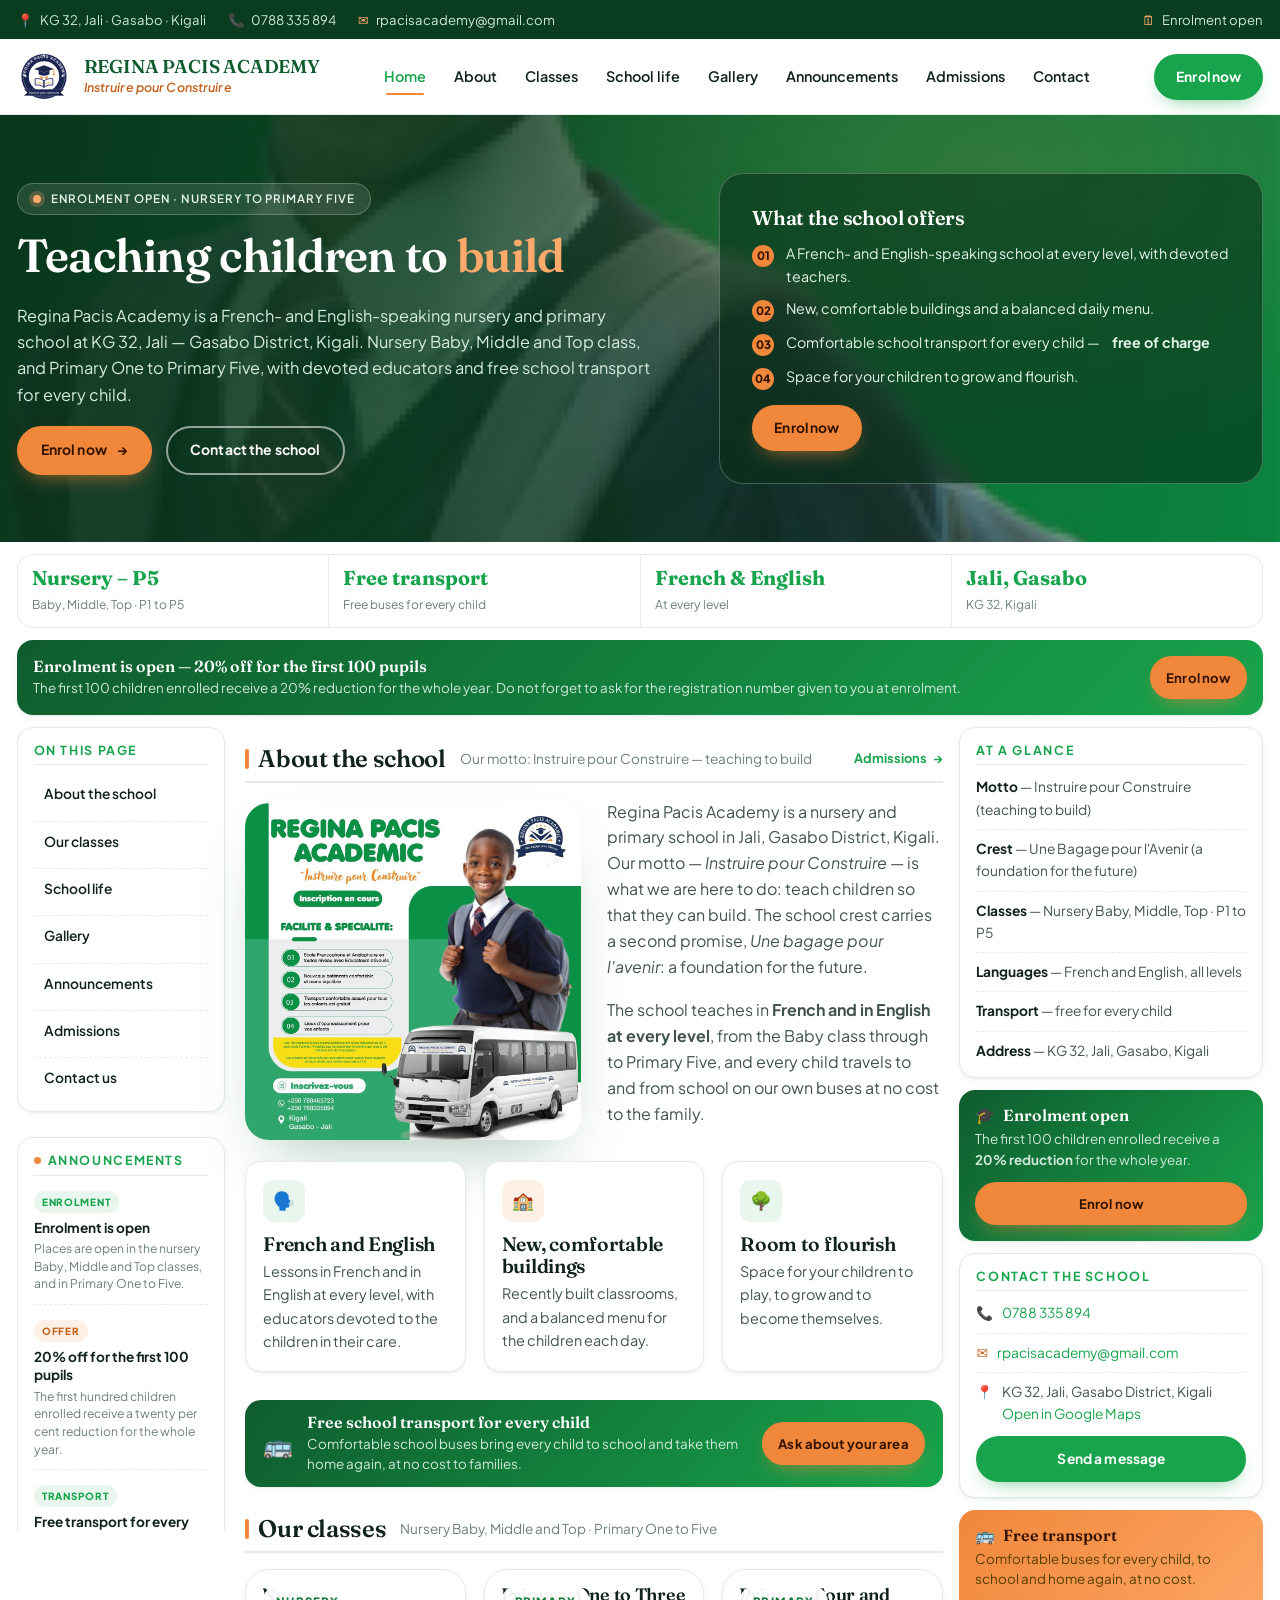
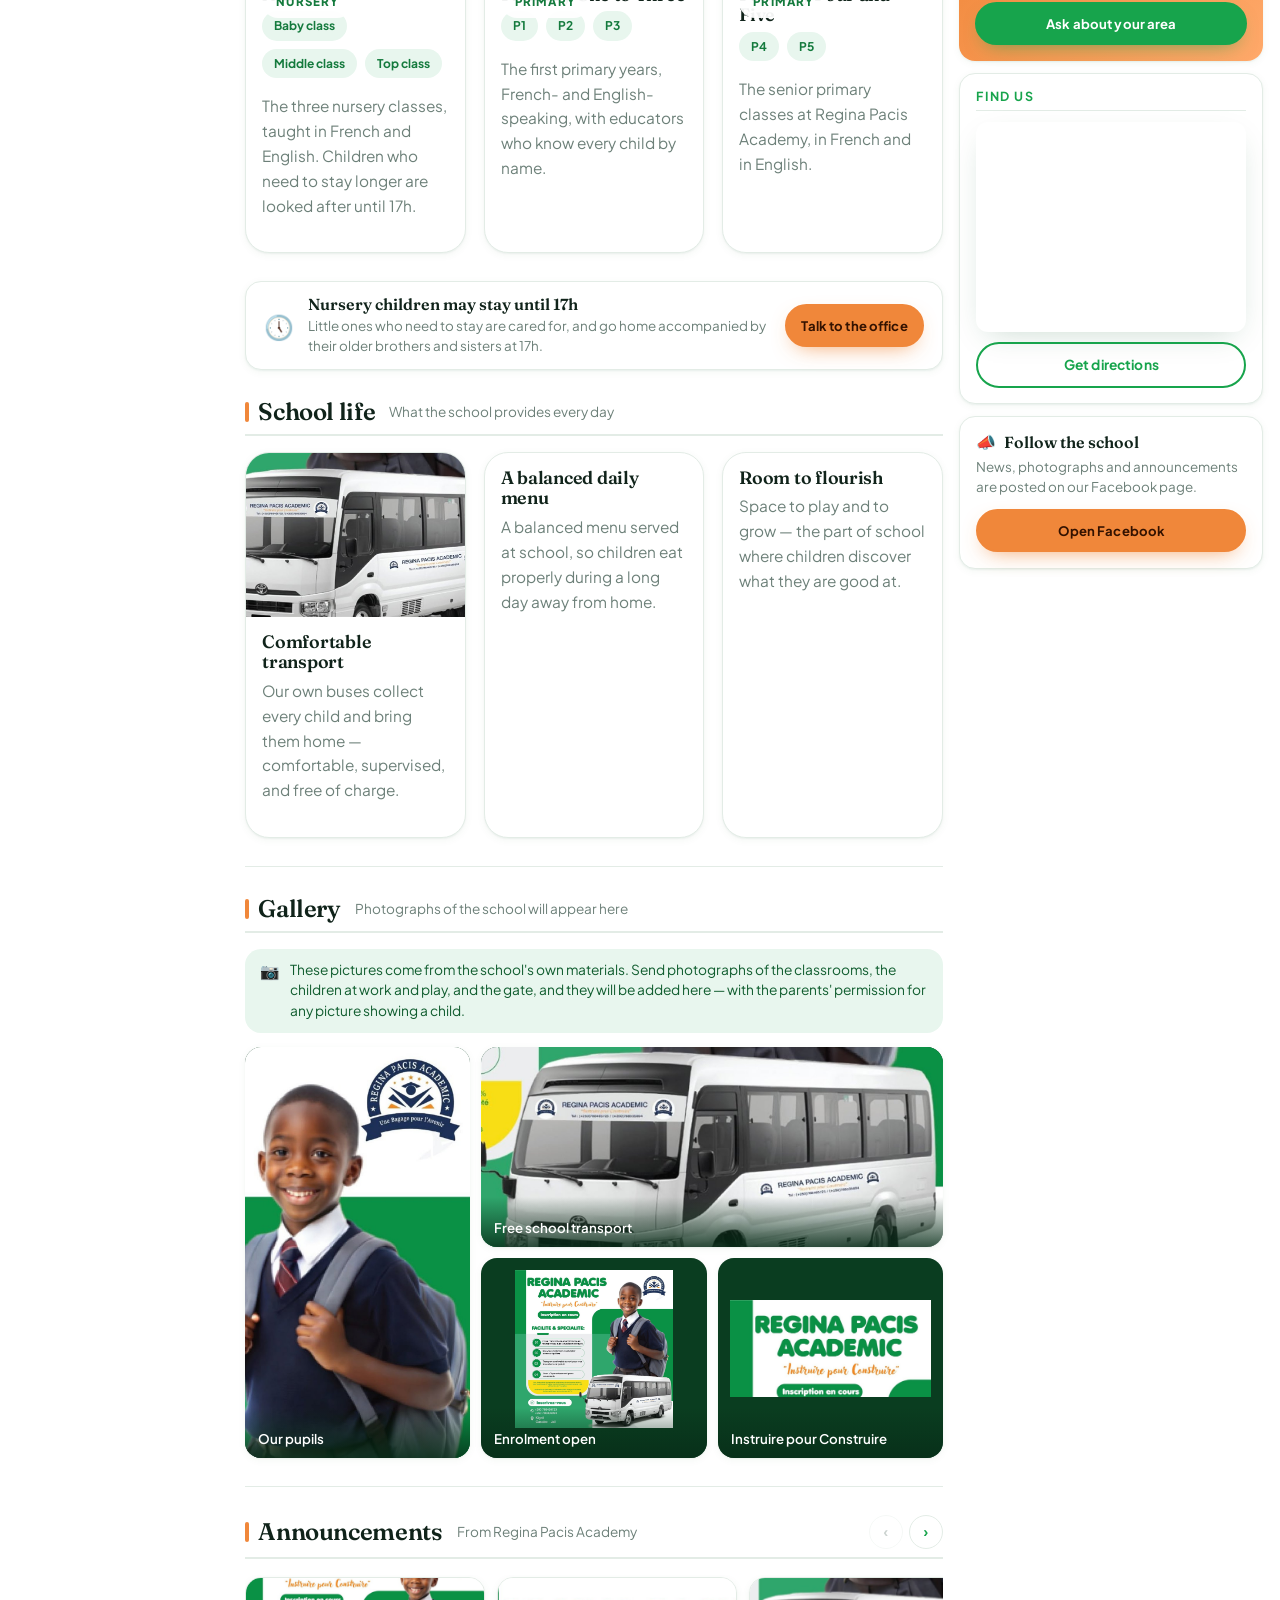
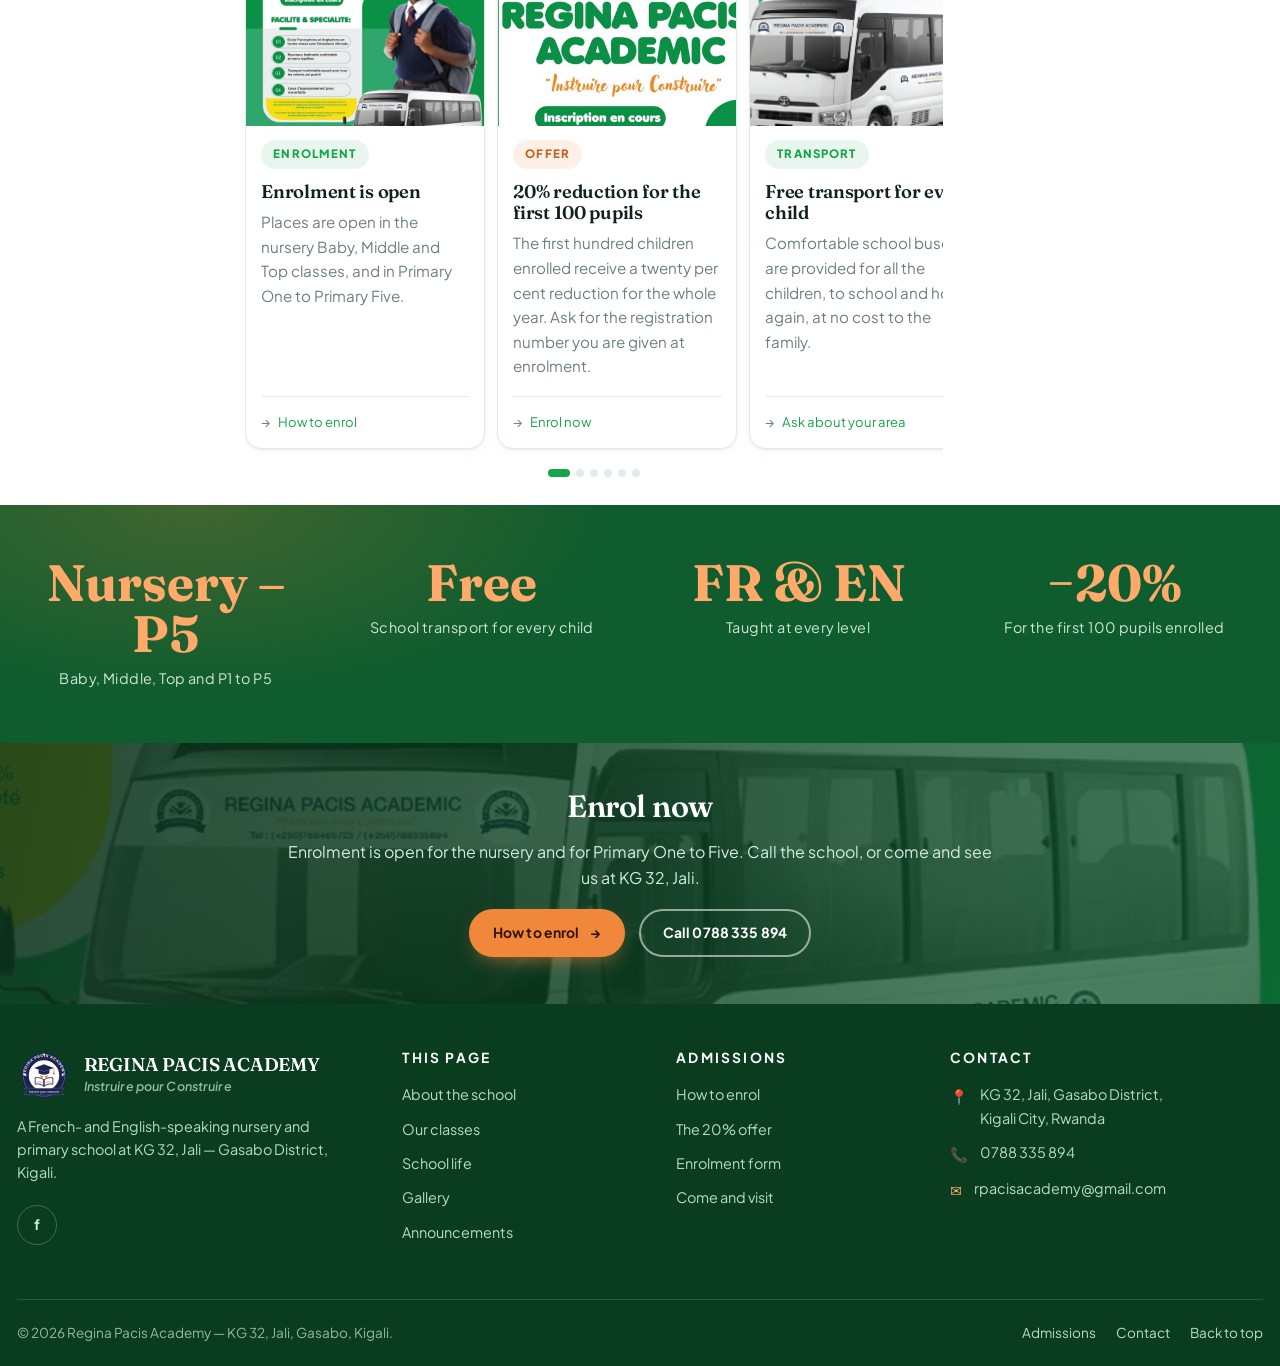
==== commit 4511d11e: "ui chnage" ====
--- a/index.html
+++ b/index.html
@@ -4,7 +4,7 @@
 <meta charset="UTF-8">
 <meta name="viewport" content="width=device-width, initial-scale=1">
 <title>Regina Pacis Academy | Nursery &amp; Primary School — Jali, Gasabo, Kigali</title>
-<meta name="description" content="Regina Pacis Academy — Instruire pour Construire. A francophone and anglophone nursery and primary school (Nursery to P5) at KG 32, Jali, Gasabo District, Kigali. Free school transport.">
+<meta name="description" content="Regina Pacis Academy — teaching children to build. A French- and English-speaking nursery and primary school (Nursery to P5) at KG 32, Jali, Gasabo District, Kigali. Free school transport.">
 <meta name="theme-color" content="#0a3d20">
 <link rel="icon" href="assets/img/favicon.svg" type="image/svg+xml">
 <link rel="preconnect" href="https://fonts.googleapis.com">
@@ -23,7 +23,7 @@
       <li><span class="ico" aria-hidden="true">✉</span> <a href="mailto:rpacisacademy@gmail.com">rpacisacademy@gmail.com</a></li>
     </ul>
     <ul>
-      <li><span class="ico" aria-hidden="true">🗓</span> Inscription en cours</li>
+      <li><span class="ico" aria-hidden="true">🗓</span> Enrolment open</li>
     </ul>
   </div>
 </div>
@@ -45,7 +45,7 @@
       <li><a href="contact.html">Contact</a></li>
     </ul>
     <div class="nav-cta">
-      <a class="btn btn--sm" href="admissions.html">Inscrivez-vous</a>
+      <a class="btn btn--sm" href="admissions.html">Enrol now</a>
       <button class="burger" type="button" aria-label="Open menu" aria-expanded="false" aria-controls="primary-menu">
         <span></span><span></span><span></span>
       </button>
@@ -61,24 +61,24 @@
     <div class="wrap">
       <div class="hero-grid">
         <div>
-          <span class="hero-badge"><span class="dot"></span> Inscription en cours &middot; Nursery to Primary Five</span>
-          <h1>Instruire pour <em>Construire</em></h1>
-          <p class="lead">Regina Pacis Academy is a francophone and anglophone nursery and primary school at KG 32, Jali — Gasabo District, Kigali. Nursery Baby, Middle and Top class, and Primary One to Primary Five, with devoted educators and free school transport for every child.</p>
+          <span class="hero-badge"><span class="dot"></span> Enrolment open &middot; Nursery to Primary Five</span>
+          <h1>Teaching children to <em>build</em></h1>
+          <p class="lead">Regina Pacis Academy is a French- and English-speaking nursery and primary school at KG 32, Jali — Gasabo District, Kigali. Nursery Baby, Middle and Top class, and Primary One to Primary Five, with devoted educators and free school transport for every child.</p>
           <div class="btn-row">
-            <a class="btn btn--gold" href="admissions.html">Inscrivez-vous <span class="arrow" aria-hidden="true">→</span></a>
+            <a class="btn btn--gold" href="admissions.html">Enrol now <span class="arrow" aria-hidden="true">→</span></a>
             <a class="btn btn--light" href="contact.html">Contact the school</a>
           </div>
         </div>
 
         <aside class="hero-card">
-          <h3>Facilité &amp; spécialité</h3>
+          <h3>What the school offers</h3>
           <ul>
-            <li><span class="tick" aria-hidden="true">01</span> École francophone et anglophone en toutes niveaux, avec éducateurs dévoués</li>
-            <li><span class="tick" aria-hidden="true">02</span> Nouveaux bâtiments confortables et menu équilibré</li>
-            <li><span class="tick" aria-hidden="true">03</span> Transport confortable assuré pour tous les enfants — <b>gratuit</b></li>
-            <li><span class="tick" aria-hidden="true">04</span> Lieux d'épanouissement pour vos enfants</li>
+            <li><span class="tick" aria-hidden="true">01</span> A French- and English-speaking school at every level, with devoted teachers.</li>
+            <li><span class="tick" aria-hidden="true">02</span> New, comfortable buildings and a balanced daily menu.</li>
+            <li><span class="tick" aria-hidden="true">03</span> Comfortable school transport for every child — <b>free of charge</b></li>
+            <li><span class="tick" aria-hidden="true">04</span> Space for your children to grow and flourish.</li>
           </ul>
-          <a class="btn btn--gold btn--sm" href="admissions.html">Inscrivez-vous</a>
+          <a class="btn btn--gold btn--sm" href="admissions.html">Enrol now</a>
         </aside>
       </div>
     </div>
@@ -88,14 +88,14 @@
   <div class="wrap" style="padding-block:12px">
     <div class="facts reveal">
       <div><b>Nursery – P5</b><span>Baby, Middle, Top &middot; P1 to P5</span></div>
-      <div><b>Transport gratuit</b><span>Free buses for every child</span></div>
-      <div><b>Français &amp; English</b><span>At every level</span></div>
+      <div><b>Free transport</b><span>Free buses for every child</span></div>
+      <div><b>French &amp; English</b><span>At every level</span></div>
       <div><b>Jali, Gasabo</b><span>KG 32, Kigali</span></div>
     </div>
 
     <div class="promo reveal" style="margin-top:12px;display:grid;grid-template-columns:1fr auto;gap:14px;align-items:center">
       <div>
-        <h4 style="margin-bottom:3px">Inscription en cours — 20% off for the first 100 pupils</h4>
+        <h4 style="margin-bottom:3px">Enrolment is open — 20% off for the first 100 pupils</h4>
         <p style="margin:0">The first 100 children enrolled receive a 20% reduction for the whole year. Do not forget to ask for the registration number given to you at enrolment.</p>
       </div>
       <a class="btn btn--gold btn--sm" href="admissions.html" style="white-space:nowrap">Enrol now</a>
@@ -124,8 +124,8 @@
         <h4><span class="live-dot" aria-hidden="true"></span> Announcements</h4>
         <ul class="annlist">
           <li>
-            <span class="anntag">Inscription</span>
-            <h5><a href="admissions.html">Inscription en cours — enrolment is open</a></h5>
+            <span class="anntag">Enrolment</span>
+            <h5><a href="admissions.html">Enrolment is open</a></h5>
             <p>Places are open in the nursery Baby, Middle and Top classes, and in Primary One to Five.</p>
           </li>
           <li>
@@ -148,15 +148,15 @@
       </div>
 
       <div class="promo promo--tall">
-        <h4>Facilité &amp; spécialité</h4>
+        <h4>What the school offers</h4>
         <ol>
-          <li><span class="n">01</span><span>École francophone et anglophone en toutes niveaux, avec éducateurs dévoués.</span></li>
-          <li><span class="n">02</span><span>Nouveaux bâtiments confortables et menu équilibré.</span></li>
-          <li><span class="n">03</span><span>Transport confortable assuré pour tous les enfants — gratuit.</span></li>
-          <li><span class="n">04</span><span>Lieux d'épanouissement pour vos enfants.</span></li>
+          <li><span class="n">01</span><span>A French- and English-speaking school at every level, with devoted teachers.</span></li>
+          <li><span class="n">02</span><span>New, comfortable buildings and a balanced daily menu.</span></li>
+          <li><span class="n">03</span><span>Comfortable school transport for every child — free of charge.</span></li>
+          <li><span class="n">04</span><span>Space for your children to grow and flourish.</span></li>
         </ol>
         <p style="margin:0"><b>20% off</b> for the first 100 pupils enrolled.</p>
-        <a class="btn btn--gold btn--sm" href="admissions.html">Inscrivez-vous</a>
+        <a class="btn btn--gold btn--sm" href="admissions.html">Enrol now</a>
       </div>
 
       <div class="promo promo--line">
@@ -175,7 +175,7 @@
       <section class="block" id="about">
         <div class="bar-head reveal">
           <h2>About the school</h2>
-          <span class="sub">Instruire pour Construire</span>
+          <span class="sub">Our motto: Instruire pour Construire — teaching to build</span>
           <a class="more" href="admissions.html">Admissions <span class="arrow" aria-hidden="true">→</span></a>
         </div>
 
@@ -190,16 +190,16 @@
         </div>
 
         <div class="grid g-3 reveal" style="margin-top:16px">
-          <article class="card"><div class="icon" aria-hidden="true">🗣️</div><h3>Francophone &amp; anglophone</h3><p>Lessons in French and in English at every level, with educators devoted to the children in their care.</p></article>
+          <article class="card"><div class="icon" aria-hidden="true">🗣️</div><h3>French and English</h3><p>Lessons in French and in English at every level, with educators devoted to the children in their care.</p></article>
           <article class="card"><div class="icon icon--gold" aria-hidden="true">🏫</div><h3>New, comfortable buildings</h3><p>Recently built classrooms, and a balanced menu for the children each day.</p></article>
-          <article class="card"><div class="icon" aria-hidden="true">🌳</div><h3>Room to flourish</h3><p>Space for your children to play, to grow and to become themselves — <em>lieux d'épanouissement</em>.</p></article>
+          <article class="card"><div class="icon" aria-hidden="true">🌳</div><h3>Room to flourish</h3><p>Space for your children to play, to grow and to become themselves.</p></article>
         </div>
       </section>
 
       <div class="promo promo--band reveal">
         <span class="pi" aria-hidden="true">🚌</span>
         <div>
-          <h4>Transport gratuit — free for every child</h4>
+          <h4>Free school transport for every child</h4>
           <p>Comfortable school buses bring every child to school and take them home again, at no cost to families.</p>
         </div>
         <a class="btn btn--gold btn--sm" href="contact.html">Ask about your area</a>
@@ -215,7 +215,7 @@
         <div class="grid g-3 reveal">
           <article class="prog">
             <div class="prog-body">
-              <span class="prog-tag">Maternelle</span>
+              <span class="prog-tag">Nursery</span>
               <h3>Nursery</h3>
               <ul class="prog-meta"><li>Baby class</li><li>Middle class</li><li>Top class</li></ul>
               <p>The three nursery classes, taught in French and English. Children who need to stay longer are looked after until 17h.</p>
@@ -223,15 +223,15 @@
           </article>
           <article class="prog">
             <div class="prog-body">
-              <span class="prog-tag">Primaire</span>
+              <span class="prog-tag">Primary</span>
               <h3>Primary One to Three</h3>
               <ul class="prog-meta"><li>P1</li><li>P2</li><li>P3</li></ul>
-              <p>The first primary years, francophone and anglophone, with educators who know every child by name.</p>
+              <p>The first primary years, French- and English-speaking, with educators who know every child by name.</p>
             </div>
           </article>
           <article class="prog">
             <div class="prog-body">
-              <span class="prog-tag">Primaire</span>
+              <span class="prog-tag">Primary</span>
               <h3>Primary Four and Five</h3>
               <ul class="prog-meta"><li>P4</li><li>P5</li></ul>
               <p>The senior primary classes at Regina Pacis Academy, in French and in English.</p>
@@ -261,19 +261,19 @@
           <article class="prog">
             <div class="prog-img"><img src="assets/img/bus.jpg" alt="A Regina Pacis Academy school bus" width="1200" height="605" loading="lazy"></div>
             <div class="prog-body">
-              <h3>Transport confortable</h3>
+              <h3>Comfortable transport</h3>
               <p>Our own buses collect every child and bring them home — comfortable, supervised, and free of charge.</p>
             </div>
           </article>
           <article class="prog">
             <div class="prog-body">
-              <h3>Menu équilibré</h3>
+              <h3>A balanced daily menu</h3>
               <p>A balanced menu served at school, so children eat properly during a long day away from home.</p>
             </div>
           </article>
           <article class="prog">
             <div class="prog-body">
-              <h3>Lieux d'épanouissement</h3>
+              <h3>Room to flourish</h3>
               <p>Space to play and to grow — the part of school where children discover what they are good at.</p>
             </div>
           </article>
@@ -296,7 +296,7 @@
         <div class="gal reveal">
           <figure class="g-pupil" data-cat="classroom"><img src="assets/img/pupil.jpg" alt="A pupil of Regina Pacis Academy in school uniform" width="900" height="1402" loading="lazy"><figcaption>Our pupils</figcaption></figure>
           <figure class="g-bus" data-cat="transport"><img src="assets/img/bus.jpg" alt="A Regina Pacis Academy school bus" width="1200" height="605" loading="lazy"><figcaption>Free school transport</figcaption></figure>
-          <figure class="g-poster is-poster" data-cat="campus"><img src="assets/img/poster.jpg" alt="Regina Pacis Academy — inscription en cours" width="1200" height="1205" loading="lazy"><figcaption>Inscription en cours</figcaption></figure>
+          <figure class="g-poster is-poster" data-cat="campus"><img src="assets/img/poster.jpg" alt="Regina Pacis Academy — inscription en cours" width="1200" height="1205" loading="lazy"><figcaption>Enrolment open</figcaption></figure>
           <figure class="g-brand is-poster" data-cat="campus"><img src="assets/img/brand.jpg" alt="Regina Pacis Academy — Instruire pour Construire" width="1000" height="486" loading="lazy"><figcaption>Instruire pour Construire</figcaption></figure>
         </div>
       </section>
@@ -317,8 +317,8 @@
             <article class="news">
               <div class="news-img"><img src="assets/img/poster.jpg" alt="" width="1200" height="1205" loading="lazy"></div>
               <div class="news-body">
-                <span class="chip">Inscription</span>
-                <h3>Inscription en cours — enrolment is open</h3>
+                <span class="chip">Enrolment</span>
+                <h3>Enrolment is open</h3>
                 <p>Places are open in the nursery Baby, Middle and Top classes, and in Primary One to Primary Five.</p>
                 <div class="news-date"><span aria-hidden="true">→</span> <a href="admissions.html">How to enrol</a></div>
               </div>
@@ -345,7 +345,7 @@
               <div class="news-img"><img src="assets/img/pupil.jpg" alt="" width="900" height="1402" loading="lazy"></div>
               <div class="news-body">
                 <span class="chip chip--gold">Teaching</span>
-                <h3>École francophone et anglophone</h3>
+                <h3>A French- and English-speaking school</h3>
                 <p>The school teaches in French and in English at every level, with educators devoted to the children in their care.</p>
                 <div class="news-date"><span aria-hidden="true">→</span> <a href="#academics">See the classes</a></div>
               </div>
@@ -380,8 +380,8 @@
       <div class="side">
         <h4>At a glance</h4>
         <ul>
-          <li><span><b>Motto</b> — Instruire pour Construire</span></li>
-          <li><span><b>Crest</b> — Une bagage pour l'avenir</span></li>
+          <li><span><b>Motto</b> — Instruire pour Construire (teaching to build)</span></li>
+          <li><span><b>Crest</b> — Une Bagage pour l'Avenir (a foundation for the future)</span></li>
           <li><span><b>Classes</b> — Nursery Baby, Middle, Top &middot; P1 to P5</span></li>
           <li><span><b>Languages</b> — French and English, all levels</span></li>
           <li><span><b>Transport</b> — free for every child</span></li>
@@ -390,7 +390,7 @@
       </div>
 
       <div class="promo">
-        <h4><span aria-hidden="true">🎓</span> Inscription en cours</h4>
+        <h4><span aria-hidden="true">🎓</span> Enrolment open</h4>
         <p>The first 100 children enrolled receive a <b>20% reduction</b> for the whole year.</p>
         <a class="btn btn--gold btn--sm" href="admissions.html">Enrol now</a>
       </div>
@@ -406,7 +406,7 @@
       </div>
 
       <div class="promo promo--gold">
-        <h4><span aria-hidden="true">🚌</span> Transport gratuit</h4>
+        <h4><span aria-hidden="true">🚌</span> Free transport</h4>
         <p>Comfortable buses for every child, to school and home again, at no cost.</p>
         <a class="btn btn--sm" href="contact.html">Ask about your area</a>
       </div>
@@ -437,7 +437,7 @@
     <div class="wrap">
       <div class="grid g-4">
         <div class="stat reveal"><b>Nursery – P5</b><span>Baby, Middle, Top and P1 to P5</span></div>
-        <div class="stat reveal d1"><b>Gratuit</b><span>School transport for every child</span></div>
+        <div class="stat reveal d1"><b>Free</b><span>School transport for every child</span></div>
         <div class="stat reveal d2"><b>FR &amp; EN</b><span>Taught at every level</span></div>
         <div class="stat reveal d3"><b>−20%</b><span>For the first 100 pupils enrolled</span></div>
       </div>
@@ -447,7 +447,7 @@
   <!-- ================= CTA ================= -->
   <section class="cta">
     <div class="wrap center">
-      <h2>Inscrivez-vous</h2>
+      <h2>Enrol now</h2>
       <p>Enrolment is open for the nursery and for Primary One to Five. Call the school, or come and see us at KG 32, Jali.</p>
       <div class="btn-row" style="justify-content:center;margin-top:16px">
         <a class="btn btn--gold" href="admissions.html">How to enrol <span class="arrow" aria-hidden="true">→</span></a>
@@ -474,7 +474,7 @@
           <img src="assets/img/logo.svg" alt="" width="54" height="51">
           <span><b>Regina Pacis Academy</b><span>Instruire pour Construire</span></span>
         </a>
-        <p style="margin-top:14px">A francophone and anglophone nursery and primary school at KG 32, Jali — Gasabo District, Kigali.</p>
+        <p style="margin-top:14px">A French- and English-speaking nursery and primary school at KG 32, Jali — Gasabo District, Kigali.</p>
         <div class="socials">
           <a href="https://www.facebook.com/people/Regina-Pacis-Academy-Kigali/61579580426090/" target="_blank" rel="noopener" aria-label="Facebook">f</a>
         </div>
--- a/assets/css/style.css
+++ b/assets/css/style.css
@@ -44,7 +44,7 @@
   font-family:var(--ff-body);font-size:16px;line-height:1.62;
   -webkit-font-smoothing:antialiased;overflow-x:hidden;
 }
-img,svg{max-width:100%;display:block}
+img,svg{max-width:100%;height:auto;display:block}
 a{color:var(--brand);text-decoration:none}
 a:hover{color:var(--brand-700)}
 ul{margin:0;padding:0}
